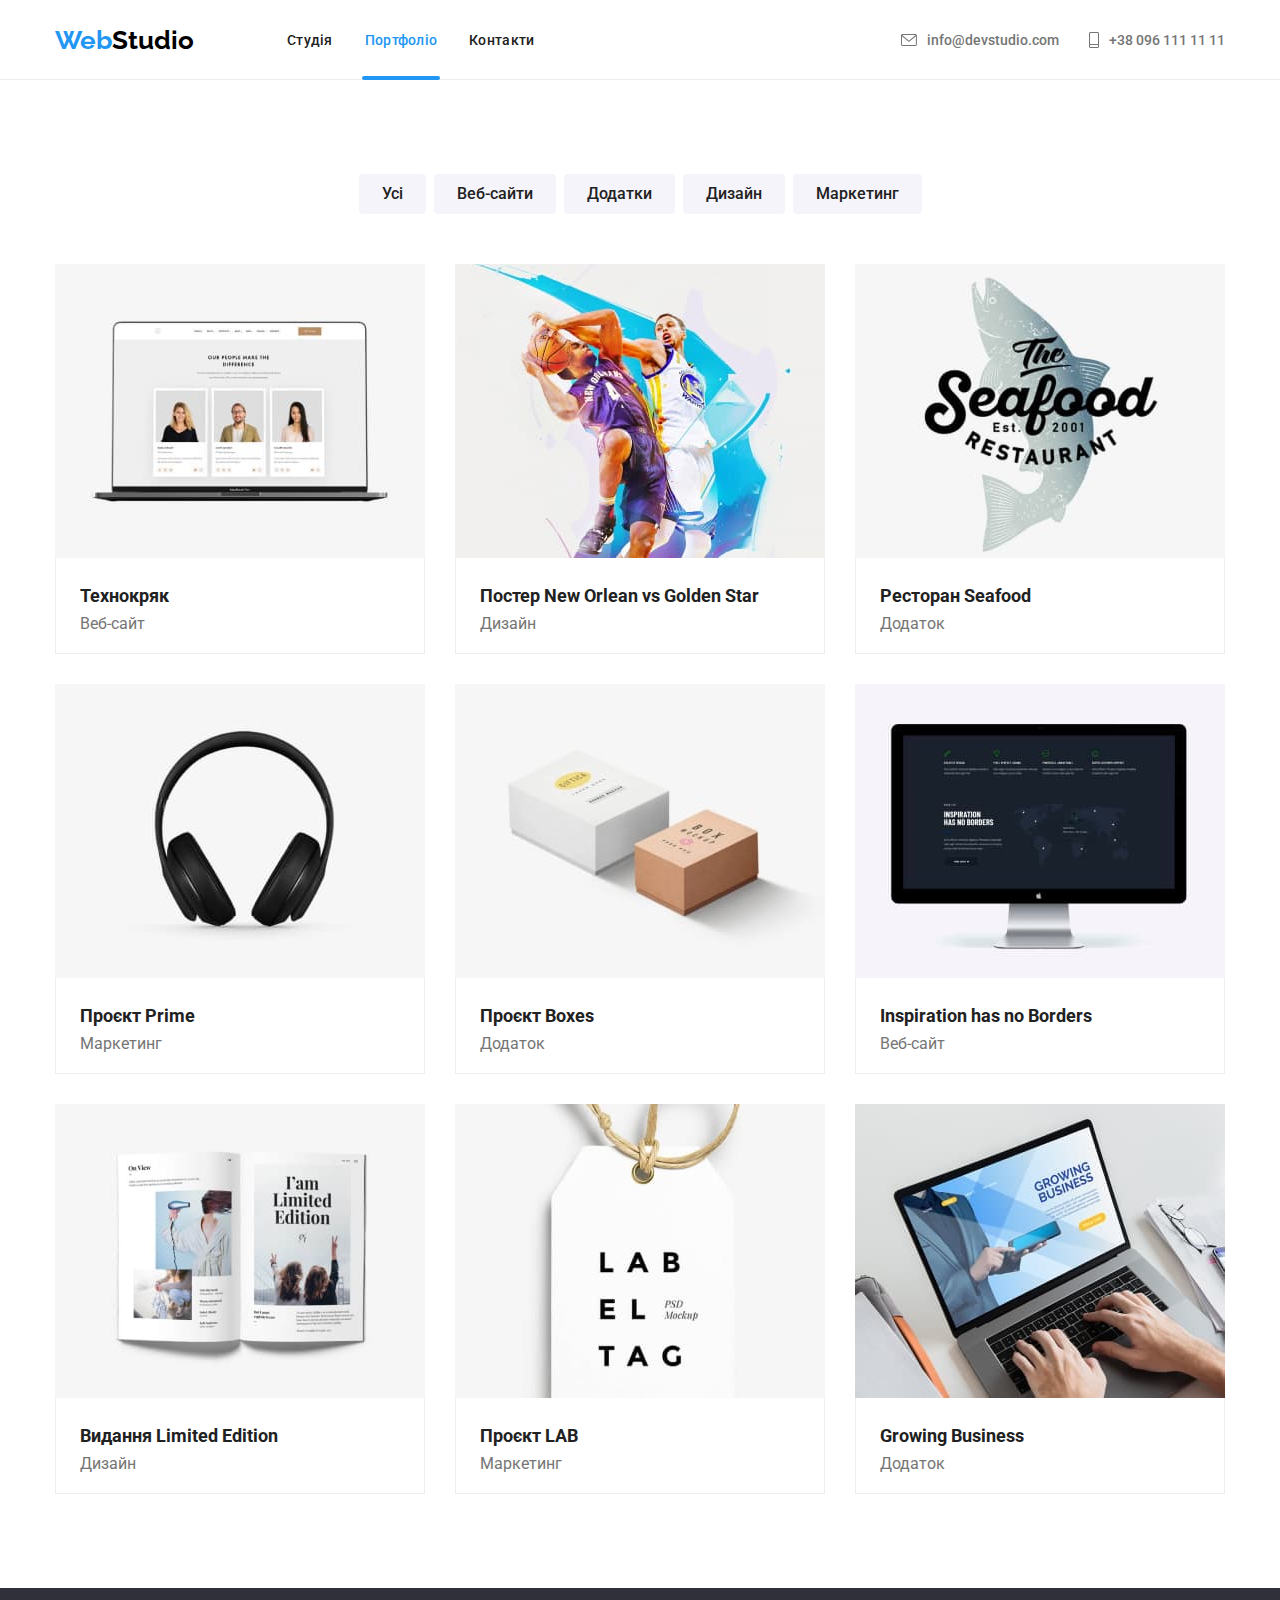
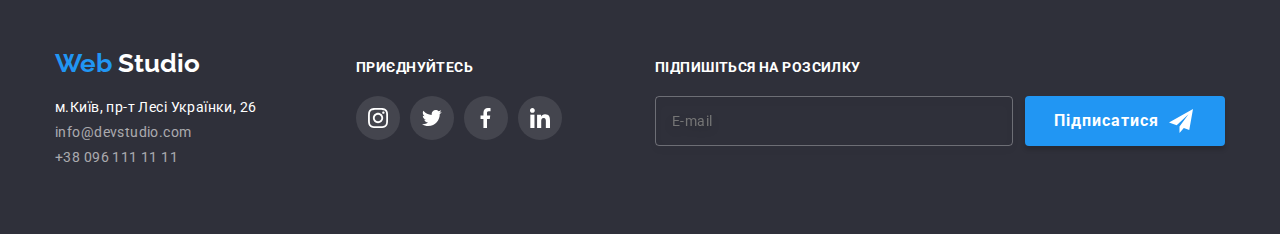
==== portfolio.html @ b136bbb6 "Copy HW7" ====
<!doctype html>
<html lang="uk">

<!----------------------- Шапка сайта ----------------------->

<head>
  <meta charset="UTF-8">
  <meta http-equiv="X-UA-Compatible" content="IE=edge">
  <meta name="viewport" content="width=device-width, initial-scale=1.0">
  <title>Web Studio</title>
  <link rel="preconnect" href="https://fonts.googleapis.com">
  <link rel="preconnect" href="https://fonts.gstatic.com" crossorigin>
  <link href="https://fonts.googleapis.com/css2?family=Raleway:wght@700&family=Roboto:wght@400;500;700;900&display=swap"
    rel="stylesheet">
  <link rel="stylesheet"
    href="https://cdnjs.cloudflare.com/ajax/libs/modern-normalize/1.0.0/modern-normalize.min.css" />
  <link rel="stylesheet" href="./css/main.min.css">
</head>

<body class="body">

  <!----------------------- Header ----------------------->
  <header class="header">
    <div class="header__container">
      <nav class="header__nav"> <a href="index.html" class="logo"><span class="logo--blue">Web</span>Studio</a>
        <ul class="header__list">
          <li class="header__item">
            <a class="link " href="index.html">Студія</a>
          </li>
          <li class="header__item">
            <div class="header__thumb">
              <a class="link current" href="portfolio.html">Портфоліо</a>
              <div class="line__portfolio">
              </div>
            </div>
          </li>
          <li class="header__item"><a class="link" href="">Контакти</a></li>
        </ul>

      </nav>
      <ul class="contacts">
        <li class="contacts__item">
          <a class="contacts__link" href="mailto:info@devstudio.com">
            <svg width='16' height='12' class="link-svg">
              <use href="./images/icons.svg#icon-envelope"></use>
            </svg>info@devstudio.com</a>
        </li>

        <li class="contacts__item">
          <a class="contacts__link" href="tel:+380961111111">
            <svg width="10" height='16' class="link-svg">
              <use href="./images/icons.svg#icon-telephonelogo"></use>
            </svg>+38 096 111 11 11</a>
        </li>
      </ul>
    </div>
  </header>

  <!----------------------- Main  ----------------------->
  <main>
    <section>
      <div class="filters__container">
        <h1 hidden>Наші роботи</h1>

        <!----------------------- Фільтр робіт ----------------------->
        <ul class="filters ">
          <li class="filters__item"><button type="button" class="filters__button">Усі</button></li>
          <li class="filters__item"><button type="button" class="filters__button">Веб-сайти</button></li>
          <li class="filters__item"><button type="button" class="filters__button">Додатки</button></li>
          <li class="filters__item"><button type="button" class="filters__button">Дизайн</button></li>
          <li class="filters__item"><button type="button" class="filters__button">Маркетинг</button></li>
        </ul>
      </div>

      <!----------------------- Приклади робіт ----------------------->
      <div class="projects__section">
        <ul class="projects__list">
          <li class="projects__item">
            <a href="#" class="projects__link">
              <div class="projects__thumb">
                <img src="images/imgtechnokrak.jpg" alt="Ноутбук з фотографіями на екрані">
                <div class="projects__text">
                  <p>Ресурс пропонує комплексні пропозиції з різним рівнем функціоналу та сервісів. Все це дозволить
                    відвідувачу отримати вичерпні відомості про компанію чи приватну особу.</p>
                </div>
              </div>

              <div class="projects__box">
                <h2 class="title">Технокряк</h2>
                <p class="text">Веб-сайт</p>
              </div>
            </a>
          </li>

          <li class="projects__item">
            <a class="projects__link" href="#">
              <div class="projects__thumb">
                <img src="images/imgposter.jpg" alt="баскетболісти грають за м'яч">
                <div class="projects__text">
                  <p>Ресурс пропонує комплексні пропозиції з різним рівнем функціоналу та сервісів. Все це дозволить
                    відвідувачу отримати вичерпні відомості про компанію чи приватну особу.</p>
                </div>

              </div>
              <div class="projects__box">
                <h2 class="title">Постер New Orlean vs Golden Star</h2>
                <p class="text">Дизайн</p>
              </div>
            </a>
          </li>

          <li class="projects__item">
            <a class="projects__link" href="#">
              <div class="projects__thumb">
                <img src="images/imgseafood.jpg" alt="">
                <div class="projects__text">
                  <p>Ресурс пропонує комплексні пропозиції з різним рівнем функціоналу та сервісів. Все це дозволить
                    відвідувачу отримати вичерпні відомості про компанію чи приватну особу.</p>
                </div>

              </div>
              <div class="projects__box">
                <h2 class="title">Ресторан Seafood</h2>
                <p class="text">Додаток</p>
              </div>
            </a>
          </li>

          <li class="projects__item">
            <a class="projects__link" href="#">
              <div class="projects__thumb">
                <img src="images/imgphones.jpg" alt="">
                <div class="projects__text">
                  <p>Ресурс пропонує комплексні пропозиції з різним рівнем функціоналу та сервісів. Все це дозволить
                    відвідувачу отримати вичерпні відомості про компанію чи приватну особу.</p>
                </div>

              </div>
              <div class="projects__box">
                <h2 class="title">Проєкт Prime</h2>
                <p class="text">Маркетинг</p>
              </div>
            </a>
          </li>

          <li class="projects__item">
            <a class="projects__link" href="#">
              <div class="projects__thumb">
                <img src="images/imgboxs.jpg" alt="">
                <div class="projects__text">
                  <p>Ресурс пропонує комплексні пропозиції з різним рівнем функціоналу та сервісів. Все це дозволить
                    відвідувачу отримати вичерпні відомості про компанію чи приватну особу.</p>
                </div>

              </div>
              <div class="projects__box">
                <h2 class="title">Проєкт Boxes</h2>
                <p class="text">Додаток</p>
              </div>
            </a>
          </li>

          <li class="projects__item">
            <a class="projects__link" href="#">
              <div class="projects__thumb">
                <img src="images/imgmonitor.jpg" alt="">
                <div class="projects__text">
                  <p>Ресурс пропонує комплексні пропозиції з різним рівнем функціоналу та сервісів. Все це дозволить
                    відвідувачу отримати вичерпні відомості про компанію чи приватну особу.</p>
                </div>

              </div>
              <div class="projects__box">
                <h2 class="title">Inspiration has no Borders</h2>
                <p class="text">Веб-сайт</p>
              </div>
            </a>
          </li>

          <li class="projects__item">
            <a class="projects__link" href="#">
              <div class="projects__thumb">
                <img src="images/imgbook.jpg" alt="">
                <div class="projects__text">
                  <p>Ресурс пропонує комплексні пропозиції з різним рівнем функціоналу та сервісів. Все це дозволить
                    відвідувачу отримати вичерпні відомості про компанію чи приватну особу.</p>
                </div>

              </div>
              <div class="projects__box">
                <h2 class="title">Видання Limited Edition</h2>
                <p class="text">Дизайн</p>
              </div>
            </a>
          </li>

          <li class="projects__item">
            <a class="projects__link" href="#">
              <div class="projects__thumb">
                <img src="images/imglab.jpg" alt="">
                <div class="projects__text">
                  <p>Ресурс пропонує комплексні пропозиції з різним рівнем функціоналу та сервісів. Все це дозволить
                    відвідувачу отримати вичерпні відомості про компанію чи приватну особу.</p>
                </div>

              </div>
              <div class="projects__box">
                <h2 class="title">Проєкт LAB</h2>
                <p class="text">Маркетинг</p>
              </div>
            </a>
          </li>

          <li class="projects__item">
            <a class="projects__link" href="#">
              <div class="projects__thumb">
                <img src="images/imgbusiness.jpg" alt="">
                <div class="projects__text">
                  <p>Ресурс пропонує комплексні пропозиції з різним рівнем функціоналу та сервісів. Все це дозволить
                    відвідувачу отримати вичерпні відомості про компанію чи приватну особу.</p>
                </div>

              </div>
              <div class="projects__box">
                <h2 class="title">Growing Business</h2>
                <p class="text">Додаток</p>
              </div>
            </a>
          </li>

        </ul>
      </div>
    </section>
  </main>

  <!----------------------- Футер ----------------------->
  <footer class="footer">
    <div class="container footer--container">
      <div><a href="index.html" class="footer__logo">
          <span class="footer__logo-blue">Web</span>
          <span class="footer__logo-white">Studio</span></a>
        <address>
          <div>
            <ul class="footer__nav">
              <li>
                <a class="address link" href="https://goo.gl/maps/ewdzD51WunYtRSSt5" target="_blank"
                  rel="noopener noreferrer">м.Київ, пр-т Лесі Українки, 26</a>
              </li>
              <li>
                <a class="contact link" href="mailto:info@devstudio.com">info@devstudio.com</a>
              </li>
              <li>
                <a class="contact link last" href="tel:+380961111111">+38 096 111 11 11</a>
              </li>
            </ul>
          </div>
        </address>
      </div>
    <!----------------------------Лінки на соцмережі--------------------------------->
    <div class="">
      <h3 class="footer__title">Приєднуйтесь</h3>
      <div class="socials">
        <ul class="socials__list">
          <li class="socials__item ">
            <a href="#">
              <svg class="socials__button">
                <use href="./images/icons.svg#icon-instagram"></use>
              </svg>
            </a>
          </li>
          <li class="socials__item ">
            <a href="#">
              <svg class="socials__button">
                <use href="./images/icons.svg#icon-twitter"></use>
              </svg>
            </a>
          </li>
          <li class="socials__item ">
            <a href="#">
              <svg class="socials__button">
                <use href="./images/icons.svg#icon-facebook"></use>
              </svg>
            </a>
          </li>
          <li class="socials__item ">
            <a href="#">
              <svg class="socials__button">
                <use href="./images/icons.svg#icon-linkedin"></use>
              </svg>
            </a>
          </li>
        </ul>
      </div>
    </div>

      <!----------------------------Форма email підписки---------------------------------->
      <div class="footer__mail">
        <h3 class="footer__title">Підпишіться на розсилку</h3>
        <div class="footer__field">
          <label for="mail"></label>
          <input type="email" name="mail" id="mail" placeholder="E-mail" />
          <button type="submit" class='footer__subscribtion'>Підписатися<svg class="footer__send">
              <use href="./images/icons.svg#icon-send"></use>
            </svg></button>
        </div>
      </div>
    </div>
  </footer>

</body>

</html>
---- css/main.min.css ----
a{text-decoration:none;cursor:pointer}h1,h2,h3,h4,h5,h6,p,ul,ol{margin-top:0;margin-bottom:0;margin-left:0;margin-right:0;list-style:none;padding-left:0}li{line-height:initial}address{font-style:normal}img{display:block;margin:0}.visually-hidden{position:absolute;width:1px;height:1px;margin:-1px;border:0;padding:0;white-space:nowrap;clip-path:inset(100%);clip:rect(0 0 0 0);overflow:hidden}html{box-sizing:border-box}*,*::after,*::before{box-sizing:inherit}*:focus{border:1px solid var(--focus-color)}.section{padding-top:94px;padding-bottom:94px}.section__title{margin-top:0;margin-bottom:50px;color:var(--title-text-color);font-weight:700;font-size:36px;line-height:1.17;text-align:center}.container{margin-left:auto;margin-right:auto;width:1200px;padding-left:15px;padding-right:15px}.container.section{padding-top:0px}/*! modern-normalize v1.0.0 | MIT License | https://github.com/sindresorhus/modern-normalize */*,::after,::before{box-sizing:border-box}:root{-moz-tab-size:4;tab-size:4}html{line-height:1.15;-webkit-text-size-adjust:100%}body{margin:0}body{font-family:system-ui,-apple-system,"Segoe UI",Roboto,Helvetica,Arial,sans-serif,"Apple Color Emoji","Segoe UI Emoji"}hr{height:0;color:inherit}abbr[title]{text-decoration:underline dotted}b,strong{font-weight:bolder}code,kbd,pre,samp{font-family:ui-monospace,SFMono-Regular,Consolas,"Liberation Mono",Menlo,monospace;font-size:1em}small{font-size:80%}sub,sup{font-size:75%;line-height:0;position:relative;vertical-align:baseline}sub{bottom:-0.25em}sup{top:-0.5em}table{text-indent:0;border-color:inherit}button,input,optgroup,select,textarea{font-family:inherit;font-size:100%;line-height:1.15;margin:0}button,select{text-transform:none}[type=button],[type=reset],[type=submit],button{-webkit-appearance:button}::-moz-focus-inner{border-style:none;padding:0}:-moz-focusring{outline:1px dotted ButtonText}:-moz-ui-invalid{box-shadow:none}legend{padding:0}progress{vertical-align:baseline}::-webkit-inner-spin-button,::-webkit-outer-spin-button{height:auto}[type=search]{-webkit-appearance:textfield;outline-offset:-2px}::-webkit-search-decoration{-webkit-appearance:none}::-webkit-file-upload-button{-webkit-appearance:button;font:inherit}summary{display:list-item}:root{--primary-text-color: #757575;--title-text-color: #212121;--accent-color: #2196F3;--hover-color: #2196F3;--focus-color: #2196F3;--link-color: #212121;--primary-bttn-color: #2196F3}.body{background:#fff;color:var(--primary-text-color);font-family:"Roboto",sans-serif;font-style:normal;font-weight:400}.header{height:80px;border-bottom:1px solid #ececec}.header__container{margin-left:auto;margin-right:auto;width:1200px;padding-left:15px;padding-right:15px;display:flex;align-items:center;justify-content:space-between}.header__nav{display:flex;align-items:center}.header__list{display:flex;align-items:center;font-weight:500;font-size:14px;line-height:1.14;margin-left:93px}.header__list .link{color:var(--link-color);position:static;transition-duration:250ms;transition-timing-function:cubic-bezier(0.4, 0, 0.2, 1)}.header__list .link:hover{color:var(--hover-color)}.header__list .link:focus{color:var(--focus-color)}.header__list .link.current{color:var(--accent-color)}.header__item{padding-top:32px;padding-bottom:32px;margin-right:32px;letter-spacing:.02em}.header__item:last-child{margin-right:0px}.header__thumb{position:relative}.contacts{display:flex;font-weight:500;font-size:14px;line-height:1.14;margin-left:auto;gap:30px}.contacts__link{display:flex;color:var(--primary-text-color);fill:var(--primary-text-color);align-items:center;transition-duration:250ms;transition-timing-function:cubic-bezier(0.4, 0, 0.2, 1)}.contacts__link:hover{color:var(--hover-color);fill:var(--hover-color)}.contacts__link:focus{color:var(--focus-color);fill:var(--hover-color)}.contacts__item{display:flex;padding-top:32px;padding-bottom:32px;align-items:center}.line__studio{position:absolute;width:48px;height:4px;left:-2px;top:44px;background:#2196f3;border-radius:2px}.line__portfolio{position:absolute;width:78px;height:4px;top:44px;left:-3px;background:#2196f3;border-radius:2px}.link-svg{margin-right:10px}.hero__section{background-color:#2f303a;text-align:center;padding-top:200px;padding-bottom:200px;max-width:1600px;max-height:600px;margin-left:auto;margin-right:auto;background-image:linear-gradient(to right, rgba(47, 48, 58, 0.4), rgba(47, 48, 58, 0.4)),url(../images/imgherooverlay.jpg);background-repeat:no-repeat;background-size:cover;background-position:center;background-color:#c4c4c4}.hero__container{margin-left:auto;margin-right:auto;width:1200px;padding-left:15px;padding-right:15px}.hero__title{display:inline-block;width:696px;padding-bottom:30px;font-weight:900;font-size:44px;line-height:1.36;text-transform:uppercase;color:#fff}.button__design{box-shadow:0px 4px 4px rgba(0,0,0,.15);background-color:#2196f3;padding:10px 32px;min-width:152px;color:#fff;font-weight:700;font-size:16px;line-height:1.88}.features__container{display:flex;margin-left:auto;margin-right:auto;width:1200px;padding-left:15px;padding-right:15px}.features__section{padding-top:94px;padding-bottom:94px}.features__section__title{margin-top:0;margin-bottom:50px;color:var(--title-text-color);font-weight:700;font-size:36px;line-height:1.17;text-align:center}.features__item{margin-right:30px}.features__item:last-child{margin-right:0}.features__thumb{display:flex;width:270px;height:120px;align-items:center;background-color:#f5f4fa;border-radius:4px}.features .title{padding-top:30px;padding-bottom:10px;font-weight:700;font-size:14px;line-height:1.14;text-transform:uppercase;color:var(--title-text-color)}.features .text{font-size:14px;line-height:1.71}.team__container{margin-left:auto;margin-right:auto;width:1200px;padding-left:15px;padding-right:15px;margin-bottom:30px}.team__container .title{margin-bottom:10px;font-weight:500;font-size:16px;line-height:1.19;text-align:center;color:var(--title-text-color)}.team__container .text{font-size:16px;line-height:1.19;text-align:center;color:var(--primary-text-color)}.team__section{background-color:#f5f4fa;padding-top:94px;padding-bottom:94px}.team__section__title{margin-top:0;margin-bottom:50px;color:var(--title-text-color);font-weight:700;font-size:36px;line-height:1.17;text-align:center}.team__item{width:270px;padding-top:30px;padding-bottom:16px}.team__list{display:flex;gap:30px}.team__list>.team__hero{background-color:#fff;box-shadow:0px 1px 3px rgba(0,0,0,.12),0px 1px 1px rgba(0,0,0,.14),0px 2px 1px rgba(0,0,0,.2);border-radius:0px 0px 4px 4px}.team__actions{display:block;padding:0;margin:0;list-style:0}.button{display:flex;padding:0;border:none;gap:10px;margin-bottom:30px;justify-content:center;background-size:20px 20px}.button__icon{display:inline-block;padding:12px;width:44px;height:44px;fill:#afb1b8;background-color:#fff;align-items:center;text-align:center;border-radius:50%;transition-duration:250ms;transition-timing-function:cubic-bezier(0.4, 0, 0.2, 1)}.button__icon:hover{fill:#fff;background-color:#2196f3;cursor:pointer}.button__logo{width:20px;height:20px}.clients__section{padding-top:94px;padding-bottom:94px}.clients__section__title{margin-top:0;margin-bottom:50px;color:var(--title-text-color);font-weight:700;font-size:36px;line-height:1.17;text-align:center}.clients__container{margin-left:auto;margin-right:auto;width:1200px;padding-left:15px;padding-right:15px}.clients__block{display:block;padding:0;margin:0;list-style:0}.clients__list{display:flex;padding:0;border:none;gap:30px;justify-content:flex-end}.clients__thumb{display:flex;content:"";width:170px;height:92px;align-items:center;background:rgba(0,0,0,0);justify-content:center;border:1px solid #afb1b8;border-radius:4px;cursor:pointer;transition-duration:250ms;transition-timing-function:cubic-bezier(0.4, 0, 0.2, 1)}.clients__thumb:hover .clients__icon{fill:#2196f3}.clients__thumb:hover{border:1px solid #2196f3;fill:#2196f3}.clients__icon{fill:#afb1b8;background:rgba(0,0,0,0);width:106px;height:60px;transition-duration:250ms;transition-timing-function:cubic-bezier(0.4, 0, 0.2, 1)}.modal{width:100%;height:100%;position:fixed;top:0;background-color:rgba(65,56,56,.5215686275);animation-fill-mode:none;opacity:1;transition-duration:250ms;transition-timing-function:cubic-bezier(0.4, 0, 0.2, 1)}.modal__container{width:528px;min-height:581px;padding:40px;background-color:#fff;box-shadow:0px 1px 3px rgba(0,0,0,.12),0px 1px 1px rgba(0,0,0,.14),0px 2px 1px rgba(0,0,0,.2);border-radius:4px;position:absolute;top:50%;left:50%;transform:translate(-50%, -50%);display:block}.modal__title{margin-bottom:30px;font-weight:700;font-size:20px;line-height:23px;text-align:center;letter-spacing:.03em;color:#212121}.modal__form{position:relative;display:flex;flex-direction:column;text-align:left;align-items:center;font-weight:400;font-size:12px;line-height:1.17;letter-spacing:.01em;color:#757575;transition-duration:250ms;transition-timing-function:cubic-bezier(0.4, 0, 0.2, 1)}.modal__close{position:absolute;width:30px;height:30px;background-color:rgba(0,0,0,0);border-radius:50%;right:8px;top:8px;border:1px solid rgba(0,0,0,.1);transition-duration:250ms;transition-timing-function:cubic-bezier(0.4, 0, 0.2, 1)}.modal__close:hover .close__logo{fill:#2196f3;cursor:pointer}.close__logo{width:11px;height:11px;border-color:#757575;fill:#000}.is-hidden{opacity:0;pointer-events:0;visibility:hidden;transform:scaleY(1);transition-duration:250ms;transition-timing-function:cubic-bezier(0.4, 0, 0.2, 1)}.form__field textarea{padding-top:12px;padding-left:18px;border-radius:4px;resize:none}.form__field textarea::placeholder{font-weight:400;font-size:12px;line-height:1.17;letter-spacing:.01em;color:rgba(117,117,117,.5)}.form__field{display:flex;flex-direction:column;margin-bottom:20px;width:448px;text-align:left;transition-duration:250ms;transition-timing-function:cubic-bezier(0.4, 0, 0.2, 1)}.form__field input{width:448px;height:40px;border:1px solid rgba(33,33,33,.2);border-radius:4px;padding-left:42px}.form__field:hover input{border:1px solid var(--hover-color);cursor:pointer}.form__field:focus input{border:1px solid var(--hover-color)}.form__field:focus-within{fill:var(--focus-color)}.form__field textarea{border:1px solid rgba(33,33,33,.2)}.form__field:hover textarea{border:1px solid var(--hover-color);cursor:pointer}.form__field:hover{fill:#188ce8}.form__label{margin-bottom:4px}.form__input:active{fill:var(--focus-color);border:1px solid var(--focus-color)}.form__input:focus{outline:none !important;border-color:var(--focus-color)}.form__area{height:120px}.form__area:focus{outline:none !important;border-color:var(--focus-color)}.link__legal{color:#2196f3;line-height:1;border-bottom:1px solid #2196f3}.name__logo{width:12px;height:12px}.modal__logo{position:absolute;left:15px;top:30px}.telephone__logo{width:13px;height:13px}.modal__telephone{position:absolute;left:15px;top:110px}.mail__logo{width:15px;height:12px}.modal__mail{position:absolute;left:15px;top:188px}.checkbox{display:flex;width:1px;height:1px;margin:-1px;border:0;padding:0;white-space:nowrap;clip-path:inset(100%);clip:rect(0 0 0 0);overflow:hidden}.checkbox__form{position:relative;display:flex;align-items:center}.checkbox__policy{padding-left:7px;display:flex;width:400px;font-weight:400;font-size:14px;line-height:1.71;letter-spacing:.03em;color:#757575;justify-content:space-between;align-items:center;transition-duration:250ms;transition-timing-function:cubic-bezier(0.4, 0, 0.2, 1)}.checkbox__logo{position:absolute;width:16px;height:15px;fill:#212121;left:-13px;align-items:center;border-radius:2px}.checkbox:checked+.checkbox__logo{fill:#2196f3;background:#2196f3}.approve__logo{position:absolute;width:11px;height:8px;fill:#fff;left:-10px;align-items:center}.checkbox:checked+.approve__logo{fill:#2196f3}.modal__button{width:200px;height:50px;font-weight:700;font-size:16px;line-height:1.9;align-items:center;text-align:center;letter-spacing:.06em;color:#fff;background:#188ce8;box-shadow:0px 4px 4px rgba(0,0,0,.15);border-radius:4px;margin-left:124px;margin-top:30px}.footer{padding-top:60px;background-color:#2f303a}.footer--container{display:flex}.footer__nav{width:231px;display:inline-block;padding-bottom:60px;margin-right:70px;font-style:normal;font-weight:400;font-size:14px;line-height:1.71;letter-spacing:.03em;transition-duration:250ms;transition-timing-function:cubic-bezier(0.4, 0, 0.2, 1)}.footer__nav .address{display:inline-block;margin-bottom:9px;color:#fff}.footer__nav .contact{display:inline-block;margin-bottom:9px;color:rgba(255,255,255,.6)}.footer__nav .link:hover,.footer__nav link:focus{color:var(--focus-color)}.footer__title{font-weight:700;font-size:14px;line-height:1.14;padding-top:12px;padding-bottom:20px;letter-spacing:.03em;text-transform:uppercase;color:#fff}.socials{display:block;padding:0;margin:0;list-style:0}.socials__list{display:flex;padding:0;border:none;gap:10px;justify-content:center;background-size:20px 20px}.socials__item{display:inline-block;padding:12px;width:44px;height:44px;fill:#fff;background-color:rgba(255,255,255,.1);align-items:center;text-align:center;border-radius:50%;transition-duration:250ms;transition-timing-function:cubic-bezier(0.4, 0, 0.2, 1)}.socials__item:hover{fill:#fff;background-color:#2196f3;cursor:pointer}.socials__button{width:20px;height:20px}.projects__section{padding-top:94px;padding-bottom:94px;margin-left:auto;margin-right:auto;width:1200px;padding-left:15px;padding-right:15px;padding-top:0px}.projects__section__title{margin-top:0;margin-bottom:50px;color:var(--title-text-color);font-weight:700;font-size:36px;line-height:1.17;text-align:center}.projects__list{display:flex;flex-wrap:wrap}.projects__list .title{color:var(--title-text-color);font-weight:700;font-size:18px;line-height:2}.projects__list .text{color:var(--primary-text-color)}.projects__item{width:370px;margin-right:30px;margin-bottom:30px}.projects__item:nth-child(3n){margin-right:0}.projects__item:nth-last-child(-n+3){margin-bottom:0}.projects__item>.title{display:block;align-items:center}.projects__item>.text{display:block;align-items:center}.projects__thumb{position:relative;width:370px;height:294px;overflow:hidden}.projects__link:hover{display:block;box-shadow:0px 1px 1px rgba(0,0,0,.12),0px 4px 4px rgba(0,0,0,.06),1px 4px 6px rgba(0,0,0,.16);transition-duration:250ms;transition-timing-function:cubic-bezier(0.4, 0, 0.2, 1)}.projects__box{padding:20px 24px;border:1px solid #eee;border-top:0}.projects__text{opacity:0;position:absolute;top:0;left:0;height:100%;padding:63px 24px;font-size:18px;line-height:1.56;letter-spacing:.03em;background-color:rgba(33,150,243,.9);color:#fff;transform:translateY(100%);transition-duration:250ms;transition-timing-function:cubic-bezier(0.4, 0, 0.2, 1)}.projects__item:hover .projects__text{transform:translateY(0);opacity:1}.examples__container{margin-left:auto;margin-right:auto;width:1200px;padding-left:15px;padding-right:15px}.examples__section{padding-top:94px;padding-bottom:94px;padding-top:0px}.examples__section__title{margin-top:0;margin-bottom:50px;color:var(--title-text-color);font-weight:700;font-size:36px;line-height:1.17;text-align:center}.examples__list{display:flex;gap:30px}.examples__thumb{position:relative}.examples__text{position:absolute;display:inline-block;width:370px;height:70px;padding:27px;bottom:0;color:#fff;font-style:Bold;font-size:14px;line-height:1.14;text-align:center;letter-spacing:.03em;text-transform:uppercase;background:rgba(47,48,58,.8)}button{cursor:pointer;border-radius:4px;border:1px solid rgba(0,0,0,0);margin-right:auto;margin-left:auto}.container{margin-left:auto;margin-right:auto;width:1200px;padding-left:15px;padding-right:15px}.container.section{padding-top:0px}.filters{padding-top:94px;padding-bottom:94px;display:flex;align-items:center;justify-content:center;gap:8px;margin-bottom:0px;padding-bottom:50px}.filters__title{margin-top:0;margin-bottom:50px;color:var(--title-text-color);font-weight:700;font-size:36px;line-height:1.17;text-align:center}.filters__button{display:inline-block;color:#212121;background:#f5f4fa;padding:6px 22px;font-weight:500;font-size:16px;line-height:1.62;margin-right:auto;margin-left:auto;text-align:center;transition-duration:250ms;transition-timing-function:cubic-bezier(0.4, 0, 0.2, 1)}.filters__button:hover{color:#fff;background-color:var(--primary-bttn-color);box-shadow:0px 3px 1px rgba(0,0,0,.1),0px 1px 2px rgba(0,0,0,.08),0px 2px 2px rgba(0,0,0,.12)}.filters__button:focus{color:#fff;background-color:var(--primary-bttn-color);box-shadow:0px 3px 1px rgba(0,0,0,.1),0px 1px 2px rgba(0,0,0,.08),0px 2px 2px rgba(0,0,0,.12)}.filters__section{padding-top:94px;padding-bottom:94px}.filters__section__title{margin-top:0;margin-bottom:50px;color:var(--title-text-color);font-weight:700;font-size:36px;line-height:1.17;text-align:center}.filters__container{margin-left:auto;margin-right:auto;width:1200px;padding-left:15px;padding-right:15px}.filters__item{display:block}.filters__item:last-child{margin-right:0}.footer__logo{display:inline-block;color:#000;font-family:"Raleway";font-style:normal;font-weight:700;font-size:26px;line-height:1.19}.footer__logo-white{display:inline-block;margin-bottom:20px;color:#fff}.footer__logo-blue{display:inline-block;align-items:center;color:#2196f3}.logo{display:inline-block;color:#000;font-family:"Raleway";font-style:normal;font-weight:700;font-size:26px;line-height:1.19}.logo--blue{display:inline-block;align-items:center;color:#2196f3}.footer__mail{margin-left:93px}.footer__field{display:flex;background-color:rgba(0,0,0,0)}.footer__field input{width:358px;height:50px;font-weight:400;font-size:14px;line-height:1.25;align-items:center;letter-spacing:.03em;color:rgba(255,255,255,.6);padding:15px 0px 15px 16px;background-color:rgba(0,0,0,0);border:1px solid rgba(255,255,255,.3);filter:drop-shadow(0px 4px 4px rgba(0, 0, 0, 0.15));border-radius:4px}.footer__subscribtion{display:flex;width:200px;height:50px;padding:10px 10px 10px 28px;margin-left:12px;font-weight:700;font-size:16px;line-height:1.88;background-color:#2196f3;box-shadow:0px 4px 4px rgba(0,0,0,.15);border-radius:4px;text-align:left;align-items:center;letter-spacing:.06em;color:#fff}.footer__send{margin-left:10px;width:24px;height:24px;fill:#fff;background:rgba(0,0,0,0)}/*# sourceMappingURL=main.min.css.map */
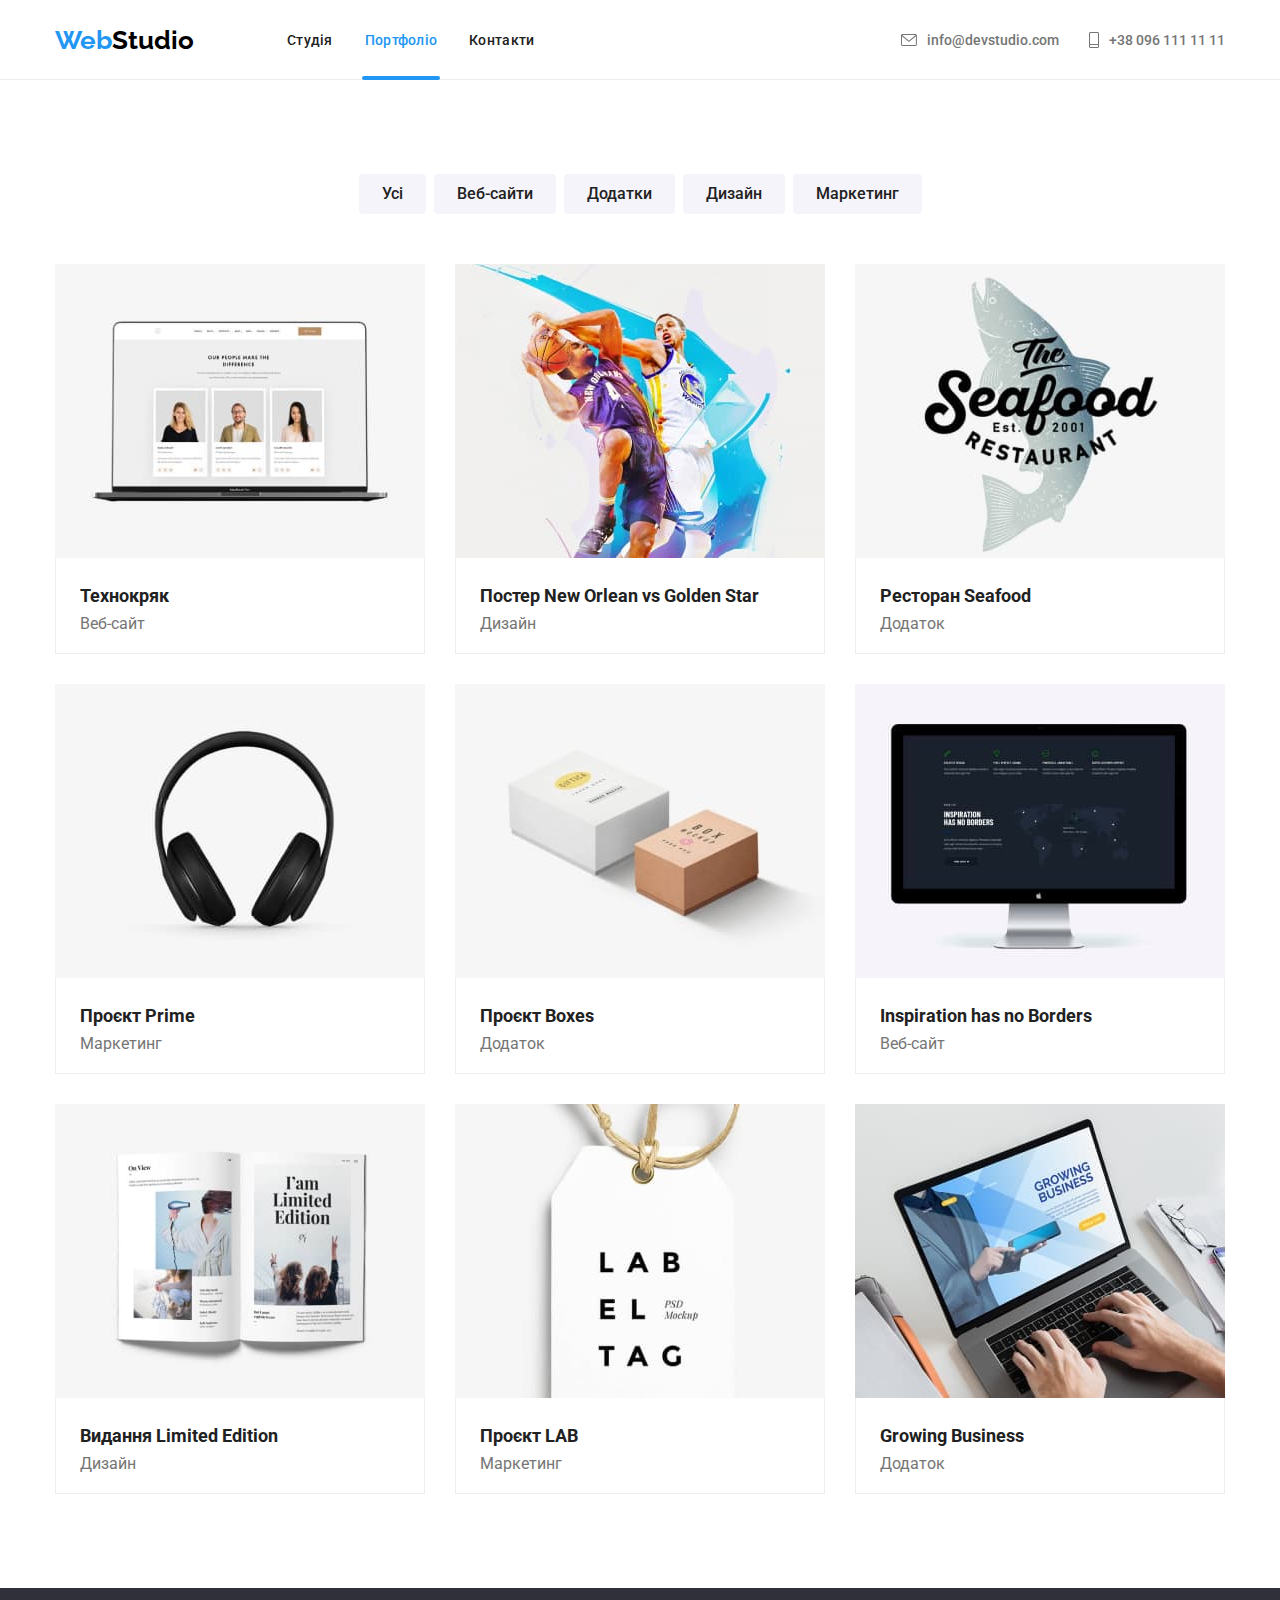
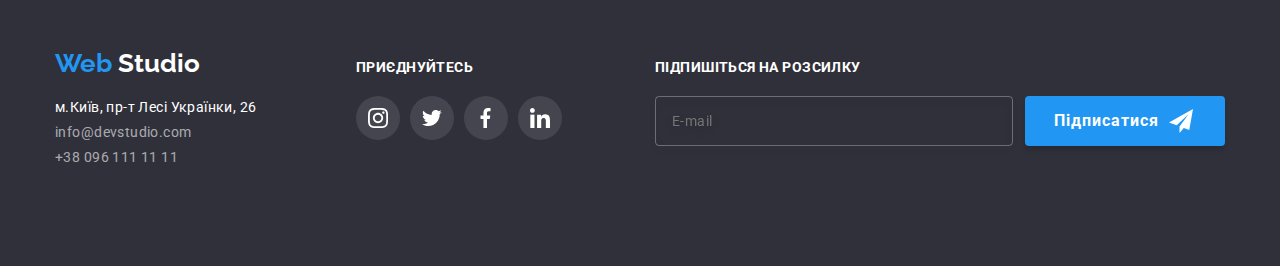
==== commit d3aea7f3: "Rewriting for mobile" ====
--- a/portfolio.html
+++ b/portfolio.html
@@ -236,7 +236,7 @@
   <!----------------------- Футер ----------------------->
   <footer class="footer">
     <div class="container footer--container">
-      <div><a href="index.html" class="footer__logo">
+      <div class="footer--address"><a href="index.html" class="footer__logo">
           <span class="footer__logo-blue">Web</span>
           <span class="footer__logo-white">Studio</span></a>
         <address>
@@ -256,44 +256,44 @@
           </div>
         </address>
       </div>
-    <!----------------------------Лінки на соцмережі--------------------------------->
-    <div class="">
-      <h3 class="footer__title">Приєднуйтесь</h3>
-      <div class="socials">
-        <ul class="socials__list">
-          <li class="socials__item ">
-            <a href="#">
-              <svg class="socials__button">
-                <use href="./images/icons.svg#icon-instagram"></use>
-              </svg>
-            </a>
-          </li>
-          <li class="socials__item ">
-            <a href="#">
-              <svg class="socials__button">
-                <use href="./images/icons.svg#icon-twitter"></use>
-              </svg>
-            </a>
-          </li>
-          <li class="socials__item ">
-            <a href="#">
-              <svg class="socials__button">
-                <use href="./images/icons.svg#icon-facebook"></use>
-              </svg>
-            </a>
-          </li>
-          <li class="socials__item ">
-            <a href="#">
-              <svg class="socials__button">
-                <use href="./images/icons.svg#icon-linkedin"></use>
-              </svg>
-            </a>
-          </li>
-        </ul>
-      </div>
-    </div>
-
-      <!----------------------------Форма email підписки---------------------------------->
+      <!----------------------------Лінки на соцмережі--------------------------------->
+      <div>
+        <h3 class="footer__title">Приєднуйтесь</h3>
+        <div class="socials">
+          <ul class="socials__list">
+            <li class="socials__item ">
+              <a href="#">
+                <svg class="socials__button">
+                  <use href="./images/icons.svg#icon-instagram"></use>
+                </svg>
+              </a>
+            </li>
+            <li class="socials__item ">
+              <a href="#">
+                <svg class="socials__button">
+                  <use href="./images/icons.svg#icon-twitter"></use>
+                </svg>
+              </a>
+            </li>
+            <li class="socials__item ">
+              <a href="#">
+                <svg class="socials__button">
+                  <use href="./images/icons.svg#icon-facebook"></use>
+                </svg>
+              </a>
+            </li>
+            <li class="socials__item ">
+              <a href="#">
+                <svg class="socials__button">
+                  <use href="./images/icons.svg#icon-linkedin"></use>
+                </svg>
+              </a>
+            </li>
+          </ul>
+        </div>
+      </div>
+
+      <!-- --------------------------Форма email підписки---------------------------------->
       <div class="footer__mail">
         <h3 class="footer__title">Підпишіться на розсилку</h3>
         <div class="footer__field">
--- a/css/main.min.css
+++ b/css/main.min.css
@@ -1 +1 @@
-a{text-decoration:none;cursor:pointer}h1,h2,h3,h4,h5,h6,p,ul,ol{margin-top:0;margin-bottom:0;margin-left:0;margin-right:0;list-style:none;padding-left:0}li{line-height:initial}address{font-style:normal}img{display:block;margin:0}.visually-hidden{position:absolute;width:1px;height:1px;margin:-1px;border:0;padding:0;white-space:nowrap;clip-path:inset(100%);clip:rect(0 0 0 0);overflow:hidden}html{box-sizing:border-box}*,*::after,*::before{box-sizing:inherit}*:focus{border:1px solid var(--focus-color)}.section{padding-top:94px;padding-bottom:94px}.section__title{margin-top:0;margin-bottom:50px;color:var(--title-text-color);font-weight:700;font-size:36px;line-height:1.17;text-align:center}.container{margin-left:auto;margin-right:auto;width:1200px;padding-left:15px;padding-right:15px}.container.section{padding-top:0px}/*! modern-normalize v1.0.0 | MIT License | https://github.com/sindresorhus/modern-normalize */*,::after,::before{box-sizing:border-box}:root{-moz-tab-size:4;tab-size:4}html{line-height:1.15;-webkit-text-size-adjust:100%}body{margin:0}body{font-family:system-ui,-apple-system,"Segoe UI",Roboto,Helvetica,Arial,sans-serif,"Apple Color Emoji","Segoe UI Emoji"}hr{height:0;color:inherit}abbr[title]{text-decoration:underline dotted}b,strong{font-weight:bolder}code,kbd,pre,samp{font-family:ui-monospace,SFMono-Regular,Consolas,"Liberation Mono",Menlo,monospace;font-size:1em}small{font-size:80%}sub,sup{font-size:75%;line-height:0;position:relative;vertical-align:baseline}sub{bottom:-0.25em}sup{top:-0.5em}table{text-indent:0;border-color:inherit}button,input,optgroup,select,textarea{font-family:inherit;font-size:100%;line-height:1.15;margin:0}button,select{text-transform:none}[type=button],[type=reset],[type=submit],button{-webkit-appearance:button}::-moz-focus-inner{border-style:none;padding:0}:-moz-focusring{outline:1px dotted ButtonText}:-moz-ui-invalid{box-shadow:none}legend{padding:0}progress{vertical-align:baseline}::-webkit-inner-spin-button,::-webkit-outer-spin-button{height:auto}[type=search]{-webkit-appearance:textfield;outline-offset:-2px}::-webkit-search-decoration{-webkit-appearance:none}::-webkit-file-upload-button{-webkit-appearance:button;font:inherit}summary{display:list-item}:root{--primary-text-color: #757575;--title-text-color: #212121;--accent-color: #2196F3;--hover-color: #2196F3;--focus-color: #2196F3;--link-color: #212121;--primary-bttn-color: #2196F3}.body{background:#fff;color:var(--primary-text-color);font-family:"Roboto",sans-serif;font-style:normal;font-weight:400}.header{height:80px;border-bottom:1px solid #ececec}.header__container{margin-left:auto;margin-right:auto;width:1200px;padding-left:15px;padding-right:15px;display:flex;align-items:center;justify-content:space-between}.header__nav{display:flex;align-items:center}.header__list{display:flex;align-items:center;font-weight:500;font-size:14px;line-height:1.14;margin-left:93px}.header__list .link{color:var(--link-color);position:static;transition-duration:250ms;transition-timing-function:cubic-bezier(0.4, 0, 0.2, 1)}.header__list .link:hover{color:var(--hover-color)}.header__list .link:focus{color:var(--focus-color)}.header__list .link.current{color:var(--accent-color)}.header__item{padding-top:32px;padding-bottom:32px;margin-right:32px;letter-spacing:.02em}.header__item:last-child{margin-right:0px}.header__thumb{position:relative}.contacts{display:flex;font-weight:500;font-size:14px;line-height:1.14;margin-left:auto;gap:30px}.contacts__link{display:flex;color:var(--primary-text-color);fill:var(--primary-text-color);align-items:center;transition-duration:250ms;transition-timing-function:cubic-bezier(0.4, 0, 0.2, 1)}.contacts__link:hover{color:var(--hover-color);fill:var(--hover-color)}.contacts__link:focus{color:var(--focus-color);fill:var(--hover-color)}.contacts__item{display:flex;padding-top:32px;padding-bottom:32px;align-items:center}.line__studio{position:absolute;width:48px;height:4px;left:-2px;top:44px;background:#2196f3;border-radius:2px}.line__portfolio{position:absolute;width:78px;height:4px;top:44px;left:-3px;background:#2196f3;border-radius:2px}.link-svg{margin-right:10px}.hero__section{background-color:#2f303a;text-align:center;padding-top:200px;padding-bottom:200px;max-width:1600px;max-height:600px;margin-left:auto;margin-right:auto;background-image:linear-gradient(to right, rgba(47, 48, 58, 0.4), rgba(47, 48, 58, 0.4)),url(../images/imgherooverlay.jpg);background-repeat:no-repeat;background-size:cover;background-position:center;background-color:#c4c4c4}.hero__container{margin-left:auto;margin-right:auto;width:1200px;padding-left:15px;padding-right:15px}.hero__title{display:inline-block;width:696px;padding-bottom:30px;font-weight:900;font-size:44px;line-height:1.36;text-transform:uppercase;color:#fff}.button__design{box-shadow:0px 4px 4px rgba(0,0,0,.15);background-color:#2196f3;padding:10px 32px;min-width:152px;color:#fff;font-weight:700;font-size:16px;line-height:1.88}.features__container{display:flex;margin-left:auto;margin-right:auto;width:1200px;padding-left:15px;padding-right:15px}.features__section{padding-top:94px;padding-bottom:94px}.features__section__title{margin-top:0;margin-bottom:50px;color:var(--title-text-color);font-weight:700;font-size:36px;line-height:1.17;text-align:center}.features__item{margin-right:30px}.features__item:last-child{margin-right:0}.features__thumb{display:flex;width:270px;height:120px;align-items:center;background-color:#f5f4fa;border-radius:4px}.features .title{padding-top:30px;padding-bottom:10px;font-weight:700;font-size:14px;line-height:1.14;text-transform:uppercase;color:var(--title-text-color)}.features .text{font-size:14px;line-height:1.71}.team__container{margin-left:auto;margin-right:auto;width:1200px;padding-left:15px;padding-right:15px;margin-bottom:30px}.team__container .title{margin-bottom:10px;font-weight:500;font-size:16px;line-height:1.19;text-align:center;color:var(--title-text-color)}.team__container .text{font-size:16px;line-height:1.19;text-align:center;color:var(--primary-text-color)}.team__section{background-color:#f5f4fa;padding-top:94px;padding-bottom:94px}.team__section__title{margin-top:0;margin-bottom:50px;color:var(--title-text-color);font-weight:700;font-size:36px;line-height:1.17;text-align:center}.team__item{width:270px;padding-top:30px;padding-bottom:16px}.team__list{display:flex;gap:30px}.team__list>.team__hero{background-color:#fff;box-shadow:0px 1px 3px rgba(0,0,0,.12),0px 1px 1px rgba(0,0,0,.14),0px 2px 1px rgba(0,0,0,.2);border-radius:0px 0px 4px 4px}.team__actions{display:block;padding:0;margin:0;list-style:0}.button{display:flex;padding:0;border:none;gap:10px;margin-bottom:30px;justify-content:center;background-size:20px 20px}.button__icon{display:inline-block;padding:12px;width:44px;height:44px;fill:#afb1b8;background-color:#fff;align-items:center;text-align:center;border-radius:50%;transition-duration:250ms;transition-timing-function:cubic-bezier(0.4, 0, 0.2, 1)}.button__icon:hover{fill:#fff;background-color:#2196f3;cursor:pointer}.button__logo{width:20px;height:20px}.clients__section{padding-top:94px;padding-bottom:94px}.clients__section__title{margin-top:0;margin-bottom:50px;color:var(--title-text-color);font-weight:700;font-size:36px;line-height:1.17;text-align:center}.clients__container{margin-left:auto;margin-right:auto;width:1200px;padding-left:15px;padding-right:15px}.clients__block{display:block;padding:0;margin:0;list-style:0}.clients__list{display:flex;padding:0;border:none;gap:30px;justify-content:flex-end}.clients__thumb{display:flex;content:"";width:170px;height:92px;align-items:center;background:rgba(0,0,0,0);justify-content:center;border:1px solid #afb1b8;border-radius:4px;cursor:pointer;transition-duration:250ms;transition-timing-function:cubic-bezier(0.4, 0, 0.2, 1)}.clients__thumb:hover .clients__icon{fill:#2196f3}.clients__thumb:hover{border:1px solid #2196f3;fill:#2196f3}.clients__icon{fill:#afb1b8;background:rgba(0,0,0,0);width:106px;height:60px;transition-duration:250ms;transition-timing-function:cubic-bezier(0.4, 0, 0.2, 1)}.modal{width:100%;height:100%;position:fixed;top:0;background-color:rgba(65,56,56,.5215686275);animation-fill-mode:none;opacity:1;transition-duration:250ms;transition-timing-function:cubic-bezier(0.4, 0, 0.2, 1)}.modal__container{width:528px;min-height:581px;padding:40px;background-color:#fff;box-shadow:0px 1px 3px rgba(0,0,0,.12),0px 1px 1px rgba(0,0,0,.14),0px 2px 1px rgba(0,0,0,.2);border-radius:4px;position:absolute;top:50%;left:50%;transform:translate(-50%, -50%);display:block}.modal__title{margin-bottom:30px;font-weight:700;font-size:20px;line-height:23px;text-align:center;letter-spacing:.03em;color:#212121}.modal__form{position:relative;display:flex;flex-direction:column;text-align:left;align-items:center;font-weight:400;font-size:12px;line-height:1.17;letter-spacing:.01em;color:#757575;transition-duration:250ms;transition-timing-function:cubic-bezier(0.4, 0, 0.2, 1)}.modal__close{position:absolute;width:30px;height:30px;background-color:rgba(0,0,0,0);border-radius:50%;right:8px;top:8px;border:1px solid rgba(0,0,0,.1);transition-duration:250ms;transition-timing-function:cubic-bezier(0.4, 0, 0.2, 1)}.modal__close:hover .close__logo{fill:#2196f3;cursor:pointer}.close__logo{width:11px;height:11px;border-color:#757575;fill:#000}.is-hidden{opacity:0;pointer-events:0;visibility:hidden;transform:scaleY(1);transition-duration:250ms;transition-timing-function:cubic-bezier(0.4, 0, 0.2, 1)}.form__field textarea{padding-top:12px;padding-left:18px;border-radius:4px;resize:none}.form__field textarea::placeholder{font-weight:400;font-size:12px;line-height:1.17;letter-spacing:.01em;color:rgba(117,117,117,.5)}.form__field{display:flex;flex-direction:column;margin-bottom:20px;width:448px;text-align:left;transition-duration:250ms;transition-timing-function:cubic-bezier(0.4, 0, 0.2, 1)}.form__field input{width:448px;height:40px;border:1px solid rgba(33,33,33,.2);border-radius:4px;padding-left:42px}.form__field:hover input{border:1px solid var(--hover-color);cursor:pointer}.form__field:focus input{border:1px solid var(--hover-color)}.form__field:focus-within{fill:var(--focus-color)}.form__field textarea{border:1px solid rgba(33,33,33,.2)}.form__field:hover textarea{border:1px solid var(--hover-color);cursor:pointer}.form__field:hover{fill:#188ce8}.form__label{margin-bottom:4px}.form__input:active{fill:var(--focus-color);border:1px solid var(--focus-color)}.form__input:focus{outline:none !important;border-color:var(--focus-color)}.form__area{height:120px}.form__area:focus{outline:none !important;border-color:var(--focus-color)}.link__legal{color:#2196f3;line-height:1;border-bottom:1px solid #2196f3}.name__logo{width:12px;height:12px}.modal__logo{position:absolute;left:15px;top:30px}.telephone__logo{width:13px;height:13px}.modal__telephone{position:absolute;left:15px;top:110px}.mail__logo{width:15px;height:12px}.modal__mail{position:absolute;left:15px;top:188px}.checkbox{display:flex;width:1px;height:1px;margin:-1px;border:0;padding:0;white-space:nowrap;clip-path:inset(100%);clip:rect(0 0 0 0);overflow:hidden}.checkbox__form{position:relative;display:flex;align-items:center}.checkbox__policy{padding-left:7px;display:flex;width:400px;font-weight:400;font-size:14px;line-height:1.71;letter-spacing:.03em;color:#757575;justify-content:space-between;align-items:center;transition-duration:250ms;transition-timing-function:cubic-bezier(0.4, 0, 0.2, 1)}.checkbox__logo{position:absolute;width:16px;height:15px;fill:#212121;left:-13px;align-items:center;border-radius:2px}.checkbox:checked+.checkbox__logo{fill:#2196f3;background:#2196f3}.approve__logo{position:absolute;width:11px;height:8px;fill:#fff;left:-10px;align-items:center}.checkbox:checked+.approve__logo{fill:#2196f3}.modal__button{width:200px;height:50px;font-weight:700;font-size:16px;line-height:1.9;align-items:center;text-align:center;letter-spacing:.06em;color:#fff;background:#188ce8;box-shadow:0px 4px 4px rgba(0,0,0,.15);border-radius:4px;margin-left:124px;margin-top:30px}.footer{padding-top:60px;background-color:#2f303a}.footer--container{display:flex}.footer__nav{width:231px;display:inline-block;padding-bottom:60px;margin-right:70px;font-style:normal;font-weight:400;font-size:14px;line-height:1.71;letter-spacing:.03em;transition-duration:250ms;transition-timing-function:cubic-bezier(0.4, 0, 0.2, 1)}.footer__nav .address{display:inline-block;margin-bottom:9px;color:#fff}.footer__nav .contact{display:inline-block;margin-bottom:9px;color:rgba(255,255,255,.6)}.footer__nav .link:hover,.footer__nav link:focus{color:var(--focus-color)}.footer__title{font-weight:700;font-size:14px;line-height:1.14;padding-top:12px;padding-bottom:20px;letter-spacing:.03em;text-transform:uppercase;color:#fff}.socials{display:block;padding:0;margin:0;list-style:0}.socials__list{display:flex;padding:0;border:none;gap:10px;justify-content:center;background-size:20px 20px}.socials__item{display:inline-block;padding:12px;width:44px;height:44px;fill:#fff;background-color:rgba(255,255,255,.1);align-items:center;text-align:center;border-radius:50%;transition-duration:250ms;transition-timing-function:cubic-bezier(0.4, 0, 0.2, 1)}.socials__item:hover{fill:#fff;background-color:#2196f3;cursor:pointer}.socials__button{width:20px;height:20px}.projects__section{padding-top:94px;padding-bottom:94px;margin-left:auto;margin-right:auto;width:1200px;padding-left:15px;padding-right:15px;padding-top:0px}.projects__section__title{margin-top:0;margin-bottom:50px;color:var(--title-text-color);font-weight:700;font-size:36px;line-height:1.17;text-align:center}.projects__list{display:flex;flex-wrap:wrap}.projects__list .title{color:var(--title-text-color);font-weight:700;font-size:18px;line-height:2}.projects__list .text{color:var(--primary-text-color)}.projects__item{width:370px;margin-right:30px;margin-bottom:30px}.projects__item:nth-child(3n){margin-right:0}.projects__item:nth-last-child(-n+3){margin-bottom:0}.projects__item>.title{display:block;align-items:center}.projects__item>.text{display:block;align-items:center}.projects__thumb{position:relative;width:370px;height:294px;overflow:hidden}.projects__link:hover{display:block;box-shadow:0px 1px 1px rgba(0,0,0,.12),0px 4px 4px rgba(0,0,0,.06),1px 4px 6px rgba(0,0,0,.16);transition-duration:250ms;transition-timing-function:cubic-bezier(0.4, 0, 0.2, 1)}.projects__box{padding:20px 24px;border:1px solid #eee;border-top:0}.projects__text{opacity:0;position:absolute;top:0;left:0;height:100%;padding:63px 24px;font-size:18px;line-height:1.56;letter-spacing:.03em;background-color:rgba(33,150,243,.9);color:#fff;transform:translateY(100%);transition-duration:250ms;transition-timing-function:cubic-bezier(0.4, 0, 0.2, 1)}.projects__item:hover .projects__text{transform:translateY(0);opacity:1}.examples__container{margin-left:auto;margin-right:auto;width:1200px;padding-left:15px;padding-right:15px}.examples__section{padding-top:94px;padding-bottom:94px;padding-top:0px}.examples__section__title{margin-top:0;margin-bottom:50px;color:var(--title-text-color);font-weight:700;font-size:36px;line-height:1.17;text-align:center}.examples__list{display:flex;gap:30px}.examples__thumb{position:relative}.examples__text{position:absolute;display:inline-block;width:370px;height:70px;padding:27px;bottom:0;color:#fff;font-style:Bold;font-size:14px;line-height:1.14;text-align:center;letter-spacing:.03em;text-transform:uppercase;background:rgba(47,48,58,.8)}button{cursor:pointer;border-radius:4px;border:1px solid rgba(0,0,0,0);margin-right:auto;margin-left:auto}.container{margin-left:auto;margin-right:auto;width:1200px;padding-left:15px;padding-right:15px}.container.section{padding-top:0px}.filters{padding-top:94px;padding-bottom:94px;display:flex;align-items:center;justify-content:center;gap:8px;margin-bottom:0px;padding-bottom:50px}.filters__title{margin-top:0;margin-bottom:50px;color:var(--title-text-color);font-weight:700;font-size:36px;line-height:1.17;text-align:center}.filters__button{display:inline-block;color:#212121;background:#f5f4fa;padding:6px 22px;font-weight:500;font-size:16px;line-height:1.62;margin-right:auto;margin-left:auto;text-align:center;transition-duration:250ms;transition-timing-function:cubic-bezier(0.4, 0, 0.2, 1)}.filters__button:hover{color:#fff;background-color:var(--primary-bttn-color);box-shadow:0px 3px 1px rgba(0,0,0,.1),0px 1px 2px rgba(0,0,0,.08),0px 2px 2px rgba(0,0,0,.12)}.filters__button:focus{color:#fff;background-color:var(--primary-bttn-color);box-shadow:0px 3px 1px rgba(0,0,0,.1),0px 1px 2px rgba(0,0,0,.08),0px 2px 2px rgba(0,0,0,.12)}.filters__section{padding-top:94px;padding-bottom:94px}.filters__section__title{margin-top:0;margin-bottom:50px;color:var(--title-text-color);font-weight:700;font-size:36px;line-height:1.17;text-align:center}.filters__container{margin-left:auto;margin-right:auto;width:1200px;padding-left:15px;padding-right:15px}.filters__item{display:block}.filters__item:last-child{margin-right:0}.footer__logo{display:inline-block;color:#000;font-family:"Raleway";font-style:normal;font-weight:700;font-size:26px;line-height:1.19}.footer__logo-white{display:inline-block;margin-bottom:20px;color:#fff}.footer__logo-blue{display:inline-block;align-items:center;color:#2196f3}.logo{display:inline-block;color:#000;font-family:"Raleway";font-style:normal;font-weight:700;font-size:26px;line-height:1.19}.logo--blue{display:inline-block;align-items:center;color:#2196f3}.footer__mail{margin-left:93px}.footer__field{display:flex;background-color:rgba(0,0,0,0)}.footer__field input{width:358px;height:50px;font-weight:400;font-size:14px;line-height:1.25;align-items:center;letter-spacing:.03em;color:rgba(255,255,255,.6);padding:15px 0px 15px 16px;background-color:rgba(0,0,0,0);border:1px solid rgba(255,255,255,.3);filter:drop-shadow(0px 4px 4px rgba(0, 0, 0, 0.15));border-radius:4px}.footer__subscribtion{display:flex;width:200px;height:50px;padding:10px 10px 10px 28px;margin-left:12px;font-weight:700;font-size:16px;line-height:1.88;background-color:#2196f3;box-shadow:0px 4px 4px rgba(0,0,0,.15);border-radius:4px;text-align:left;align-items:center;letter-spacing:.06em;color:#fff}.footer__send{margin-left:10px;width:24px;height:24px;fill:#fff;background:rgba(0,0,0,0)}/*# sourceMappingURL=main.min.css.map */+a{text-decoration:none;cursor:pointer}h1,h2,h3,h4,h5,h6,p,ul,ol{margin-top:0;margin-bottom:0;margin-left:0;margin-right:0;list-style:none;padding-left:0}li{line-height:initial}address{font-style:normal}img{display:block;margin:0;max-width:100%;height:auto}.visually-hidden{position:absolute;width:1px;height:1px;margin:-1px;border:0;padding:0;white-space:nowrap;clip-path:inset(100%);clip:rect(0 0 0 0);overflow:hidden}html{box-sizing:border-box}*,*::after,*::before{box-sizing:inherit}*:focus{border:1px solid var(--focus-color)}.section{padding-top:94px;padding-bottom:94px}.section__title{margin-top:0;margin-bottom:50px;color:var(--title-text-color);font-weight:700;font-size:36px;line-height:1.17;text-align:center}/*! modern-normalize v1.0.0 | MIT License | https://github.com/sindresorhus/modern-normalize */*,::after,::before{box-sizing:border-box}:root{-moz-tab-size:4;tab-size:4}html{line-height:1.15;-webkit-text-size-adjust:100%}body{margin:0}body{font-family:system-ui,-apple-system,"Segoe UI",Roboto,Helvetica,Arial,sans-serif,"Apple Color Emoji","Segoe UI Emoji"}hr{height:0;color:inherit}abbr[title]{text-decoration:underline dotted}b,strong{font-weight:bolder}code,kbd,pre,samp{font-family:ui-monospace,SFMono-Regular,Consolas,"Liberation Mono",Menlo,monospace;font-size:1em}small{font-size:80%}sub,sup{font-size:75%;line-height:0;position:relative;vertical-align:baseline}sub{bottom:-0.25em}sup{top:-0.5em}table{text-indent:0;border-color:inherit}button,input,optgroup,select,textarea{font-family:inherit;font-size:100%;line-height:1.15;margin:0}button,select{text-transform:none}[type=button],[type=reset],[type=submit],button{-webkit-appearance:button}::-moz-focus-inner{border-style:none;padding:0}:-moz-focusring{outline:1px dotted ButtonText}:-moz-ui-invalid{box-shadow:none}legend{padding:0}progress{vertical-align:baseline}::-webkit-inner-spin-button,::-webkit-outer-spin-button{height:auto}[type=search]{-webkit-appearance:textfield;outline-offset:-2px}::-webkit-search-decoration{-webkit-appearance:none}::-webkit-file-upload-button{-webkit-appearance:button;font:inherit}summary{display:list-item}:root{--primary-text-color: #757575;--title-text-color: #212121;--accent-color: #2196F3;--hover-color: #2196F3;--focus-color: #2196F3;--link-color: #212121;--primary-bttn-color: #2196F3}.body{background:#fff;color:var(--primary-text-color);font-family:"Roboto",sans-serif;font-style:normal;font-weight:400}.header{height:80px;border-bottom:1px solid #ececec}.header__container{margin:0 auto;width:100%;padding-left:15px;padding-right:15px;display:flex;align-items:center;justify-content:space-between}@media screen and (min-width: 480px){.header__container{width:480px;height:auto}}@media screen and (min-width: 768px){.header__container{width:768px;height:auto}}@media screen and (min-width: 1200px){.header__container{width:1200px;height:auto}}.header__nav{display:flex;align-items:center}.header__list{display:flex;align-items:center;font-weight:500;font-size:14px;line-height:1.14;margin-left:93px}.header__list .link{color:var(--link-color);position:static;transition-duration:250ms;transition-timing-function:cubic-bezier(0.4, 0, 0.2, 1)}.header__list .link:hover{color:var(--hover-color)}.header__list .link:focus{color:var(--focus-color)}.header__list .link.current{color:var(--accent-color)}.header__item{padding-top:32px;padding-bottom:32px;margin-right:32px;letter-spacing:.02em}.header__item:last-child{margin-right:0px}.header__thumb{position:relative}.contacts{display:flex;font-weight:500;font-size:14px;line-height:1.14;margin-left:auto;gap:30px}.contacts__link{display:flex;color:var(--primary-text-color);fill:var(--primary-text-color);align-items:center;transition-duration:250ms;transition-timing-function:cubic-bezier(0.4, 0, 0.2, 1)}.contacts__link:hover{color:var(--hover-color);fill:var(--hover-color)}.contacts__link:focus{color:var(--focus-color);fill:var(--hover-color)}.contacts__item{display:flex;padding-top:32px;padding-bottom:32px;align-items:center}.line__studio{position:absolute;width:48px;height:4px;left:-2px;top:44px;background:#2196f3;border-radius:2px}.line__portfolio{position:absolute;width:78px;height:4px;top:44px;left:-3px;background:#2196f3;border-radius:2px}.link-svg{margin-right:10px}.hero__section{background-color:#2f303a;text-align:center;padding-top:200px;padding-bottom:200px;max-width:100%;max-height:auto;margin-left:auto;margin-right:auto;background-image:linear-gradient(to right, rgba(47, 48, 58, 0.4), rgba(47, 48, 58, 0.4)),url(../images/imgherooverlay.jpg);background-repeat:no-repeat;background-size:cover;background-position:center;background-color:#c4c4c4;padding-top:94px;padding-bottom:94px}.hero__section__title{margin-top:0;margin-bottom:50px;color:var(--title-text-color);font-weight:700;font-size:36px;line-height:1.17;text-align:center}@media mobile{.hero__section{width:480px}}@media tablet{.hero__section{width:768px}}@media desktop{.hero__section{width:1200px}}.hero__container{margin:0 auto;width:100%;padding-left:15px;padding-right:15px}@media screen and (min-width: 480px){.hero__container{width:480px;height:auto}}@media screen and (min-width: 768px){.hero__container{width:768px;height:auto}}@media screen and (min-width: 1200px){.hero__container{width:1200px;height:auto}}.hero__title{display:inline-block;padding-bottom:30px;font-weight:900;font-size:44px;line-height:1.36;text-transform:uppercase;color:#fff}.button__design{box-shadow:0px 4px 4px rgba(0,0,0,.15);background-color:#2196f3;padding:10px 32px;min-width:152px;color:#fff;font-weight:700;font-size:16px;line-height:1.88}.features__container{margin:0 auto;width:100%;padding-left:15px;padding-right:15px}@media screen and (min-width: 480px){.features__container{width:480px;height:auto}}@media screen and (min-width: 768px){.features__container{width:768px;height:auto}}@media screen and (min-width: 1200px){.features__container{width:1200px;height:auto}}.features__section{padding-top:94px;padding-bottom:94px}.features__section__title{margin-top:0;margin-bottom:50px;color:var(--title-text-color);font-weight:700;font-size:36px;line-height:1.17;text-align:center}.features__wrap{display:flex;flex-wrap:wrap;gap:30px}.features__item{align-items:center}@media screen and (min-width: 480px){.features__item{width:450px;height:auto}}@media screen and (min-width: 768px){.features__item{width:calc((100% - 30px)/2)}}@media screen and (min-width: 1200px){.features__item{width:270px}}.features__thumb{text-align:center;display:flex;width:100%;height:120px;align-items:center;background-color:#f5f4fa;border-radius:4px;justify-content:center}.features__title{text-align:center;padding-top:30px;padding-bottom:10px;font-weight:700;font-size:14px;line-height:1.14;text-transform:uppercase;color:var(--title-text-color)}.features__text{width:100%;font-size:14px;line-height:1.71;padding-bottom:30px}@media screen and (min-width: 768px){.features__text{padding-bottom:0}}.team__container{margin:0 auto;width:100%;padding-left:15px;padding-right:15px}@media screen and (min-width: 480px){.team__container{width:480px;height:auto}}@media screen and (min-width: 768px){.team__container{width:768px;height:auto}}@media screen and (min-width: 1200px){.team__container{width:1200px;height:auto}}.team__section{background-color:#f5f4fa;padding-top:94px;padding-bottom:94px}.team__section__title{margin-top:0;margin-bottom:50px;color:var(--title-text-color);font-weight:700;font-size:36px;line-height:1.17;text-align:center}.team__list{display:flex;flex-wrap:wrap;gap:30px;margin:0 auto;width:100%}.team__item{width:100%;padding-top:30px;padding-bottom:16px}.team__hero{background-color:#fff;box-shadow:0px 1px 3px rgba(0,0,0,.12),0px 1px 1px rgba(0,0,0,.14),0px 2px 1px rgba(0,0,0,.2);border-radius:0px 0px 4px 4px}@media screen and (min-width: 480px){.team__hero{width:450px}}@media screen and (min-width: 768px){.team__hero{width:calc((100% - 30px)/2)}}@media screen and (min-width: 1200px){.team__hero{width:270px}}.team__title{margin-bottom:10px;font-weight:500;font-size:16px;line-height:1.19;text-align:center;color:var(--title-text-color)}.team__text{font-size:16px;line-height:1.19;text-align:center;color:var(--primary-text-color)}.team__actions{display:block;padding:0;margin:0;list-style:0}.button{display:flex;padding:0;border:none;gap:10px;padding-bottom:30px;justify-content:center;background-size:20px 20px}.button__icon{display:inline-block;padding:12px;width:44px;height:44px;fill:#afb1b8;background-color:#fff;align-items:center;text-align:center;border-radius:50%;transition-duration:250ms;transition-timing-function:cubic-bezier(0.4, 0, 0.2, 1)}.button__icon:hover{fill:#fff;background-color:#2196f3;cursor:pointer}.button__logo{width:20px;height:20px}.clients__section{padding-top:94px;padding-bottom:94px}.clients__section__title{margin-top:0;margin-bottom:50px;color:var(--title-text-color);font-weight:700;font-size:36px;line-height:1.17;text-align:center}.clients__container{margin:0 auto;width:100%;padding-left:15px;padding-right:15px;width:100%}@media screen and (min-width: 480px){.clients__container{width:480px;height:auto}}@media screen and (min-width: 768px){.clients__container{width:768px;height:auto}}@media screen and (min-width: 1200px){.clients__container{width:1200px;height:auto}}.clients__block{display:block;padding:0;margin:0;list-style:0}.clients__list{display:flex;flex-wrap:wrap;gap:30px;margin:0 auto;width:100%;justify-content:center}.clients__thumb{display:flex;content:"";width:210px;height:92px;align-items:center;background:rgba(0,0,0,0);justify-content:center;border:1px solid #afb1b8;border-radius:4px;cursor:pointer;transition-duration:250ms;transition-timing-function:cubic-bezier(0.4, 0, 0.2, 1)}@media screen and (min-width: 480px){.clients__thumb{width:210px;height:92px}}@media screen and (min-width: 768px){.clients__thumb{width:226px;height:92px}}@media screen and (min-width: 1200px){.clients__thumb{width:170px;height:92px}}.clients__thumb:hover .clients__icon{fill:#2196f3}.clients__thumb:hover{border:1px solid #2196f3;fill:#2196f3}.clients__icon{fill:#afb1b8;background:rgba(0,0,0,0);width:106px;height:60px;transition-duration:250ms;transition-timing-function:cubic-bezier(0.4, 0, 0.2, 1)}.modal{width:100%;height:100%;position:fixed;top:0;background-color:rgba(65,56,56,.5215686275);animation-fill-mode:none;opacity:1;transition-duration:250ms;transition-timing-function:cubic-bezier(0.4, 0, 0.2, 1)}.modal__container{width:528px;min-height:581px;padding:40px;background-color:#fff;box-shadow:0px 1px 3px rgba(0,0,0,.12),0px 1px 1px rgba(0,0,0,.14),0px 2px 1px rgba(0,0,0,.2);border-radius:4px;position:absolute;top:50%;left:50%;transform:translate(-50%, -50%);display:block}.modal__title{margin-bottom:30px;font-weight:700;font-size:20px;line-height:23px;text-align:center;letter-spacing:.03em;color:#212121}.modal__form{position:relative;display:flex;flex-direction:column;text-align:left;align-items:center;font-weight:400;font-size:12px;line-height:1.17;letter-spacing:.01em;color:#757575;transition-duration:250ms;transition-timing-function:cubic-bezier(0.4, 0, 0.2, 1)}.modal__close{position:absolute;width:30px;height:30px;background-color:rgba(0,0,0,0);border-radius:50%;right:8px;top:8px;border:1px solid rgba(0,0,0,.1);transition-duration:250ms;transition-timing-function:cubic-bezier(0.4, 0, 0.2, 1)}.modal__close:hover .close__logo{fill:#2196f3;cursor:pointer}.close__logo{width:11px;height:11px;border-color:#757575;fill:#000}.is-hidden{opacity:0;pointer-events:0;visibility:hidden;transform:scaleY(1);transition-duration:250ms;transition-timing-function:cubic-bezier(0.4, 0, 0.2, 1)}.form__field textarea{padding-top:12px;padding-left:18px;border-radius:4px;resize:none}.form__field textarea::placeholder{font-weight:400;font-size:12px;line-height:1.17;letter-spacing:.01em;color:rgba(117,117,117,.5)}.form__field{display:flex;flex-direction:column;margin-bottom:20px;width:448px;text-align:left;transition-duration:250ms;transition-timing-function:cubic-bezier(0.4, 0, 0.2, 1)}.form__field input{width:448px;height:40px;border:1px solid rgba(33,33,33,.2);border-radius:4px;padding-left:42px}.form__field:hover input{border:1px solid var(--hover-color);cursor:pointer}.form__field:focus input{border:1px solid var(--hover-color)}.form__field:focus-within{fill:var(--focus-color)}.form__field textarea{border:1px solid rgba(33,33,33,.2)}.form__field:hover textarea{border:1px solid var(--hover-color);cursor:pointer}.form__field:hover{fill:#188ce8}.form__label{margin-bottom:4px}.form__input:active{fill:var(--focus-color);border:1px solid var(--focus-color)}.form__input:focus{outline:none !important;border-color:var(--focus-color)}.form__area{height:120px}.form__area:focus{outline:none !important;border-color:var(--focus-color)}.link__legal{color:#2196f3;line-height:1;border-bottom:1px solid #2196f3}.name__logo{width:12px;height:12px}.modal__logo{position:absolute;left:15px;top:30px}.telephone__logo{width:13px;height:13px}.modal__telephone{position:absolute;left:15px;top:110px}.mail__logo{width:15px;height:12px}.modal__mail{position:absolute;left:15px;top:188px}.checkbox{display:flex;width:1px;height:1px;margin:-1px;border:0;padding:0;white-space:nowrap;clip-path:inset(100%);clip:rect(0 0 0 0);overflow:hidden}.checkbox__form{position:relative;display:flex;align-items:center}.checkbox__policy{padding-left:7px;display:flex;width:400px;font-weight:400;font-size:14px;line-height:1.71;letter-spacing:.03em;color:#757575;justify-content:space-between;align-items:center;transition-duration:250ms;transition-timing-function:cubic-bezier(0.4, 0, 0.2, 1)}.checkbox__logo{position:absolute;width:16px;height:15px;fill:#212121;left:-13px;align-items:center;border-radius:2px}.checkbox:checked+.checkbox__logo{fill:#2196f3;background:#2196f3}.approve__logo{position:absolute;width:11px;height:8px;fill:#fff;left:-10px;align-items:center}.checkbox:checked+.approve__logo{fill:#2196f3}.modal__button{width:200px;height:50px;font-weight:700;font-size:16px;line-height:1.9;align-items:center;text-align:center;letter-spacing:.06em;color:#fff;background:#188ce8;box-shadow:0px 4px 4px rgba(0,0,0,.15);border-radius:4px;margin-left:124px;margin-top:30px}.footer{padding-top:60px;background-color:#2f303a}.footer--container{align-items:center;text-align:center;margin:0 auto;width:100%;padding-left:15px;padding-right:15px}@media screen and (min-width: 480px){.footer--container{width:480px;height:auto}}@media screen and (min-width: 768px){.footer--container{width:768px;height:auto}}@media screen and (min-width: 1200px){.footer--container{width:1200px;height:auto}}@media screen and (min-width: 480px){.footer--container{align-items:center;text-align:center}}@media screen and (min-width: 768px){.footer--container{align-items:center;text-align:center}}@media screen and (min-width: 1200px){.footer--container{display:flex;align-items:baseline;text-align:left}}.footer--address{display:inline-block;align-items:center;text-align:center}@media screen and (min-width: 480px){.footer--address{display:inline-block;align-items:center;text-align:center}}@media screen and (min-width: 768px){.footer--address{display:inline-block;align-items:center;text-align:center}}@media screen and (min-width: 1200px){.footer--address{display:inline-block;align-items:left;text-align:left}}.footer__nav{width:100%;display:inline-block;padding-bottom:60px;font-style:normal;font-weight:400;font-size:14px;line-height:1.71;letter-spacing:.03em;transition-duration:250ms;transition-timing-function:cubic-bezier(0.4, 0, 0.2, 1)}@media screen and (min-width: 1200px){.footer__nav{width:231px;margin-right:70px}}.footer__nav .address{display:inline-block;margin-bottom:9px;color:#fff}.footer__nav .contact{display:inline-block;margin-bottom:9px;color:rgba(255,255,255,.6)}.footer__nav .link:hover,.footer__nav link:focus{color:var(--focus-color)}.footer__title{font-weight:700;font-size:14px;line-height:1.14;padding-top:12px;padding-bottom:20px;letter-spacing:.03em;text-transform:uppercase;color:#fff;text-align:center}@media screen and (min-width: 1200px){.footer__title{text-align:left}}.socials{display:block;padding:0;margin:0;list-style:0}.socials__list{display:flex;padding:0;border:none;gap:10px;justify-content:center;background-size:20px 20px;margin-bottom:60px}@media screen and (min-width: 480px){.socials__list{margin-bottom:60px}}@media screen and (min-width: 768px){.socials__list{margin-bottom:60px}}@media screen and (min-width: 1200px){.socials__list{margin-bottom:0px}}.socials__item{display:inline-block;padding:12px;width:44px;height:44px;fill:#fff;background-color:rgba(255,255,255,.1);align-items:center;text-align:center;border-radius:50%;transition-duration:250ms;transition-timing-function:cubic-bezier(0.4, 0, 0.2, 1)}.socials__item:hover{fill:#fff;background-color:#2196f3;cursor:pointer}.socials__button{width:20px;height:20px}.button{display:flex;padding:0;border:none;gap:10px;margin-bottom:30px;justify-content:center;background-size:20px 20px}.button__icon{display:inline-block;padding:12px;width:44px;height:44px;fill:#afb1b8;background-color:#fff;align-items:center;text-align:center;border-radius:50%;transition-duration:250ms;transition-timing-function:cubic-bezier(0.4, 0, 0.2, 1)}.button__icon:hover{fill:#fff;background-color:#2196f3;cursor:pointer}.button__logo{width:20px;height:20px}.projects__section{padding-top:94px;padding-bottom:94px;margin:0 auto;width:100%;padding-left:15px;padding-right:15px;padding-top:0px}.projects__section__title{margin-top:0;margin-bottom:50px;color:var(--title-text-color);font-weight:700;font-size:36px;line-height:1.17;text-align:center}@media screen and (min-width: 480px){.projects__section{width:480px;height:auto}}@media screen and (min-width: 768px){.projects__section{width:768px;height:auto}}@media screen and (min-width: 1200px){.projects__section{width:1200px;height:auto}}.projects__list{display:flex;flex-wrap:wrap}.projects__list .title{color:var(--title-text-color);font-weight:700;font-size:18px;line-height:2}.projects__list .text{color:var(--primary-text-color)}.projects__item{width:370px;margin-right:30px;margin-bottom:30px}.projects__item:nth-child(3n){margin-right:0}.projects__item:nth-last-child(-n+3){margin-bottom:0}.projects__item>.title{display:block;align-items:center}.projects__item>.text{display:block;align-items:center}.projects__thumb{position:relative;width:370px;height:294px;overflow:hidden}.projects__link:hover{display:block;box-shadow:0px 1px 1px rgba(0,0,0,.12),0px 4px 4px rgba(0,0,0,.06),1px 4px 6px rgba(0,0,0,.16);transition-duration:250ms;transition-timing-function:cubic-bezier(0.4, 0, 0.2, 1)}.projects__box{padding:20px 24px;border:1px solid #eee;border-top:0}.projects__text{opacity:0;position:absolute;top:0;left:0;height:100%;padding:63px 24px;font-size:18px;line-height:1.56;letter-spacing:.03em;background-color:rgba(33,150,243,.9);color:#fff;transform:translateY(100%);transition-duration:250ms;transition-timing-function:cubic-bezier(0.4, 0, 0.2, 1)}.projects__item:hover .projects__text{transform:translateY(0);opacity:1}.examples__container{margin:0 auto;width:100%;padding-left:15px;padding-right:15px}@media screen and (min-width: 480px){.examples__container{width:480px;height:auto}}@media screen and (min-width: 768px){.examples__container{width:768px;height:auto}}@media screen and (min-width: 1200px){.examples__container{width:1200px;height:auto}}.examples__section{padding-top:94px;padding-bottom:94px;display:none;padding-top:0px}.examples__section__title{margin-top:0;margin-bottom:50px;color:var(--title-text-color);font-weight:700;font-size:36px;line-height:1.17;text-align:center}@media screen and (min-width: 1200px){.examples__section{display:inline}}.examples__list{display:flex;gap:30px}.examples__thumb{position:relative}.examples__text{position:absolute;display:inline-block;width:370px;height:70px;padding:27px;bottom:0;color:#fff;font-style:Bold;font-size:14px;line-height:1.14;text-align:center;letter-spacing:.03em;text-transform:uppercase;background:rgba(47,48,58,.8)}button{cursor:pointer;border-radius:4px;border:1px solid rgba(0,0,0,0);margin-right:auto;margin-left:auto}.filters{padding-top:94px;padding-bottom:94px;display:flex;align-items:center;justify-content:center;gap:8px;margin-bottom:0px;padding-bottom:50px}.filters__title{margin-top:0;margin-bottom:50px;color:var(--title-text-color);font-weight:700;font-size:36px;line-height:1.17;text-align:center}.filters__button{display:inline-block;color:#212121;background:#f5f4fa;padding:6px 22px;font-weight:500;font-size:16px;line-height:1.62;margin-right:auto;margin-left:auto;text-align:center;transition-duration:250ms;transition-timing-function:cubic-bezier(0.4, 0, 0.2, 1)}.filters__button:hover{color:#fff;background-color:var(--primary-bttn-color);box-shadow:0px 3px 1px rgba(0,0,0,.1),0px 1px 2px rgba(0,0,0,.08),0px 2px 2px rgba(0,0,0,.12)}.filters__button:focus{color:#fff;background-color:var(--primary-bttn-color);box-shadow:0px 3px 1px rgba(0,0,0,.1),0px 1px 2px rgba(0,0,0,.08),0px 2px 2px rgba(0,0,0,.12)}.filters__section{padding-top:94px;padding-bottom:94px}.filters__section__title{margin-top:0;margin-bottom:50px;color:var(--title-text-color);font-weight:700;font-size:36px;line-height:1.17;text-align:center}.filters__container{margin:0 auto;width:100%;padding-left:15px;padding-right:15px}@media screen and (min-width: 480px){.filters__container{width:480px;height:auto}}@media screen and (min-width: 768px){.filters__container{width:768px;height:auto}}@media screen and (min-width: 1200px){.filters__container{width:1200px;height:auto}}.filters__item{display:block}.filters__item:last-child{margin-right:0}.footer__logo{display:inline-block;color:#000;font-family:"Raleway";font-style:normal;font-weight:700;font-size:26px;line-height:1.19}.footer__logo-white{display:inline-block;margin-bottom:20px;color:#fff}.footer__logo-blue{display:inline-block;align-items:center;color:#2196f3}.logo{display:inline-block;color:#000;font-family:"Raleway";font-style:normal;font-weight:700;font-size:26px;line-height:1.19}.logo--blue{display:inline-block;align-items:center;color:#2196f3}@media screen and (min-width: 1200px){.footer__mail{margin-left:93px}}.footer__field{display:block;background-color:rgba(0,0,0,0)}@media screen and (min-width: 480px){.footer__field{align-items:center;text-align:center;padding-bottom:60px}}@media screen and (min-width: 768px){.footer__field{align-items:center;text-align:center;padding-bottom:60px}}@media screen and (min-width: 1200px){.footer__field{display:flex;align-items:flex-start}}.footer__field input{display:inline-block;width:100%;height:50px;font-weight:400;font-size:14px;line-height:1.25;align-items:center;letter-spacing:.03em;color:rgba(255,255,255,.6);padding:15px 0px 15px 16px;background-color:rgba(0,0,0,0);border:1px solid rgba(255,255,255,.3);filter:drop-shadow(0px 4px 4px rgba(0, 0, 0, 0.15));border-radius:4px;margin-bottom:20px}@media screen and (min-width: 480px){.footer__field input{margin-bottom:20px}}@media screen and (min-width: 768px){.footer__field input{margin-bottom:20px}}@media screen and (min-width: 1200px){.footer__field input{width:358px;height:50px;margin-bottom:0px}}.footer__subscribtion{display:inline-block;width:200px;height:50px;padding:10px 10px 10px 28px;margin-left:12px;font-weight:700;font-size:16px;line-height:1.88;background-color:#2196f3;box-shadow:0px 4px 4px rgba(0,0,0,.15);border-radius:4px;text-align:center;align-items:center;letter-spacing:.06em;color:#fff;margin-bottom:60px}@media screen and (min-width: 1200px){.footer__subscribtion{display:flex}}.footer__send{margin-left:10px;width:24px;height:24px;fill:#fff;background:rgba(0,0,0,0)}/*# sourceMappingURL=main.min.css.map */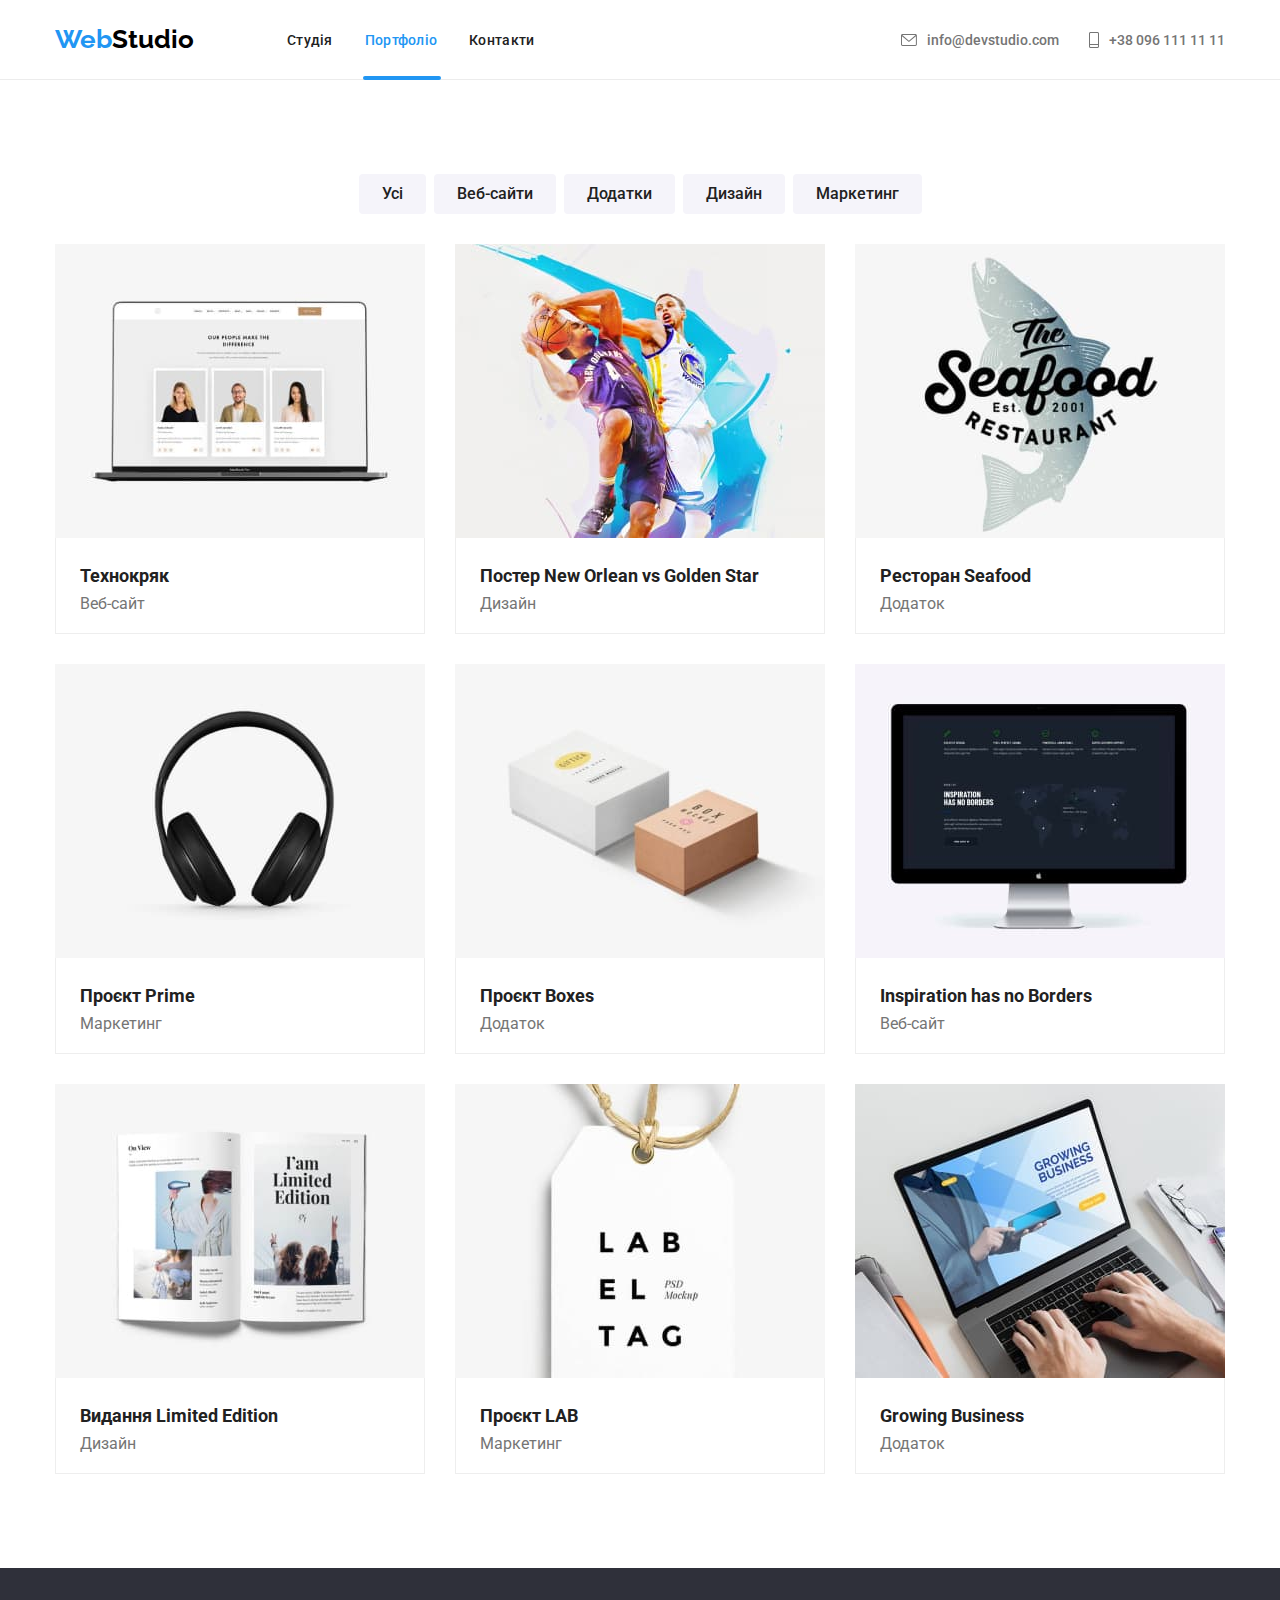
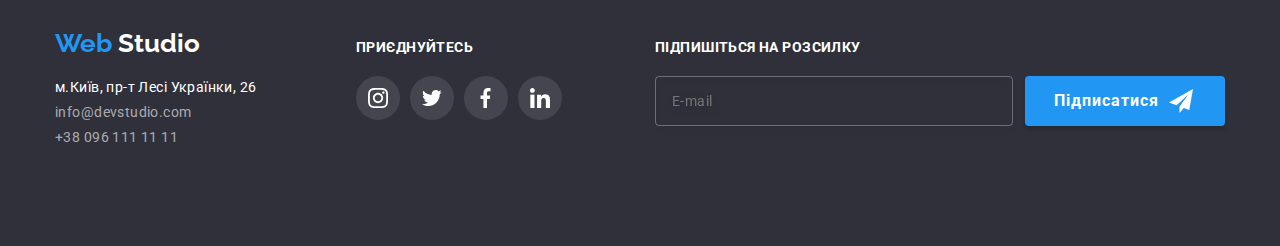
==== commit 33021616: "pages done" ====
--- a/portfolio.html
+++ b/portfolio.html
@@ -25,15 +25,13 @@
       <nav class="header__nav"> <a href="index.html" class="logo"><span class="logo--blue">Web</span>Studio</a>
         <ul class="header__list">
           <li class="header__item">
-            <a class="link " href="index.html">Студія</a>
-          </li>
-          <li class="header__item">
             <div class="header__thumb">
-              <a class="link current" href="portfolio.html">Портфоліо</a>
-              <div class="line__portfolio">
-              </div>
-            </div>
-          </li>
+              <a class="link " href="index.html">Студія</a>
+             
+
+          </li>
+          <li class="header__item"><a class="link current" href="portfolio.html">Портфоліо</a></li>
+          <div class="line__portfolio"></div>
           <li class="header__item"><a class="link" href="">Контакти</a></li>
         </ul>
 
@@ -53,7 +51,13 @@
             </svg>+38 096 111 11 11</a>
         </li>
       </ul>
+      <div class="menu-container">
+        <a class="menu-logo"> <svg class="icon-logo" height="40" weight="40">
+            <use href="./images/icons.svg#icon-menu-logo"></use>
+          </svg> </a>
+      </div>
     </div>
+
   </header>
 
   <!----------------------- Main  ----------------------->
--- a/css/main.min.css
+++ b/css/main.min.css
@@ -1 +1 @@
-a{text-decoration:none;cursor:pointer}h1,h2,h3,h4,h5,h6,p,ul,ol{margin-top:0;margin-bottom:0;margin-left:0;margin-right:0;list-style:none;padding-left:0}li{line-height:initial}address{font-style:normal}img{display:block;margin:0;max-width:100%;height:auto}.visually-hidden{position:absolute;width:1px;height:1px;margin:-1px;border:0;padding:0;white-space:nowrap;clip-path:inset(100%);clip:rect(0 0 0 0);overflow:hidden}html{box-sizing:border-box}*,*::after,*::before{box-sizing:inherit}*:focus{border:1px solid var(--focus-color)}.section{padding-top:94px;padding-bottom:94px}.section__title{margin-top:0;margin-bottom:50px;color:var(--title-text-color);font-weight:700;font-size:36px;line-height:1.17;text-align:center}/*! modern-normalize v1.0.0 | MIT License | https://github.com/sindresorhus/modern-normalize */*,::after,::before{box-sizing:border-box}:root{-moz-tab-size:4;tab-size:4}html{line-height:1.15;-webkit-text-size-adjust:100%}body{margin:0}body{font-family:system-ui,-apple-system,"Segoe UI",Roboto,Helvetica,Arial,sans-serif,"Apple Color Emoji","Segoe UI Emoji"}hr{height:0;color:inherit}abbr[title]{text-decoration:underline dotted}b,strong{font-weight:bolder}code,kbd,pre,samp{font-family:ui-monospace,SFMono-Regular,Consolas,"Liberation Mono",Menlo,monospace;font-size:1em}small{font-size:80%}sub,sup{font-size:75%;line-height:0;position:relative;vertical-align:baseline}sub{bottom:-0.25em}sup{top:-0.5em}table{text-indent:0;border-color:inherit}button,input,optgroup,select,textarea{font-family:inherit;font-size:100%;line-height:1.15;margin:0}button,select{text-transform:none}[type=button],[type=reset],[type=submit],button{-webkit-appearance:button}::-moz-focus-inner{border-style:none;padding:0}:-moz-focusring{outline:1px dotted ButtonText}:-moz-ui-invalid{box-shadow:none}legend{padding:0}progress{vertical-align:baseline}::-webkit-inner-spin-button,::-webkit-outer-spin-button{height:auto}[type=search]{-webkit-appearance:textfield;outline-offset:-2px}::-webkit-search-decoration{-webkit-appearance:none}::-webkit-file-upload-button{-webkit-appearance:button;font:inherit}summary{display:list-item}:root{--primary-text-color: #757575;--title-text-color: #212121;--accent-color: #2196F3;--hover-color: #2196F3;--focus-color: #2196F3;--link-color: #212121;--primary-bttn-color: #2196F3}.body{background:#fff;color:var(--primary-text-color);font-family:"Roboto",sans-serif;font-style:normal;font-weight:400}.header{height:80px;border-bottom:1px solid #ececec}.header__container{margin:0 auto;width:100%;padding-left:15px;padding-right:15px;display:flex;align-items:center;justify-content:space-between}@media screen and (min-width: 480px){.header__container{width:480px;height:auto}}@media screen and (min-width: 768px){.header__container{width:768px;height:auto}}@media screen and (min-width: 1200px){.header__container{width:1200px;height:auto}}.header__nav{display:flex;align-items:center}.header__list{display:flex;align-items:center;font-weight:500;font-size:14px;line-height:1.14;margin-left:93px}.header__list .link{color:var(--link-color);position:static;transition-duration:250ms;transition-timing-function:cubic-bezier(0.4, 0, 0.2, 1)}.header__list .link:hover{color:var(--hover-color)}.header__list .link:focus{color:var(--focus-color)}.header__list .link.current{color:var(--accent-color)}.header__item{padding-top:32px;padding-bottom:32px;margin-right:32px;letter-spacing:.02em}.header__item:last-child{margin-right:0px}.header__thumb{position:relative}.contacts{display:flex;font-weight:500;font-size:14px;line-height:1.14;margin-left:auto;gap:30px}.contacts__link{display:flex;color:var(--primary-text-color);fill:var(--primary-text-color);align-items:center;transition-duration:250ms;transition-timing-function:cubic-bezier(0.4, 0, 0.2, 1)}.contacts__link:hover{color:var(--hover-color);fill:var(--hover-color)}.contacts__link:focus{color:var(--focus-color);fill:var(--hover-color)}.contacts__item{display:flex;padding-top:32px;padding-bottom:32px;align-items:center}.line__studio{position:absolute;width:48px;height:4px;left:-2px;top:44px;background:#2196f3;border-radius:2px}.line__portfolio{position:absolute;width:78px;height:4px;top:44px;left:-3px;background:#2196f3;border-radius:2px}.link-svg{margin-right:10px}.hero__section{background-color:#2f303a;text-align:center;padding-top:200px;padding-bottom:200px;max-width:100%;max-height:auto;margin-left:auto;margin-right:auto;background-image:linear-gradient(to right, rgba(47, 48, 58, 0.4), rgba(47, 48, 58, 0.4)),url(../images/imgherooverlay.jpg);background-repeat:no-repeat;background-size:cover;background-position:center;background-color:#c4c4c4;padding-top:94px;padding-bottom:94px}.hero__section__title{margin-top:0;margin-bottom:50px;color:var(--title-text-color);font-weight:700;font-size:36px;line-height:1.17;text-align:center}@media mobile{.hero__section{width:480px}}@media tablet{.hero__section{width:768px}}@media desktop{.hero__section{width:1200px}}.hero__container{margin:0 auto;width:100%;padding-left:15px;padding-right:15px}@media screen and (min-width: 480px){.hero__container{width:480px;height:auto}}@media screen and (min-width: 768px){.hero__container{width:768px;height:auto}}@media screen and (min-width: 1200px){.hero__container{width:1200px;height:auto}}.hero__title{display:inline-block;padding-bottom:30px;font-weight:900;font-size:44px;line-height:1.36;text-transform:uppercase;color:#fff}.button__design{box-shadow:0px 4px 4px rgba(0,0,0,.15);background-color:#2196f3;padding:10px 32px;min-width:152px;color:#fff;font-weight:700;font-size:16px;line-height:1.88}.features__container{margin:0 auto;width:100%;padding-left:15px;padding-right:15px}@media screen and (min-width: 480px){.features__container{width:480px;height:auto}}@media screen and (min-width: 768px){.features__container{width:768px;height:auto}}@media screen and (min-width: 1200px){.features__container{width:1200px;height:auto}}.features__section{padding-top:94px;padding-bottom:94px}.features__section__title{margin-top:0;margin-bottom:50px;color:var(--title-text-color);font-weight:700;font-size:36px;line-height:1.17;text-align:center}.features__wrap{display:flex;flex-wrap:wrap;gap:30px}.features__item{align-items:center}@media screen and (min-width: 480px){.features__item{width:450px;height:auto}}@media screen and (min-width: 768px){.features__item{width:calc((100% - 30px)/2)}}@media screen and (min-width: 1200px){.features__item{width:270px}}.features__thumb{text-align:center;display:flex;width:100%;height:120px;align-items:center;background-color:#f5f4fa;border-radius:4px;justify-content:center}.features__title{text-align:center;padding-top:30px;padding-bottom:10px;font-weight:700;font-size:14px;line-height:1.14;text-transform:uppercase;color:var(--title-text-color)}.features__text{width:100%;font-size:14px;line-height:1.71;padding-bottom:30px}@media screen and (min-width: 768px){.features__text{padding-bottom:0}}.team__container{margin:0 auto;width:100%;padding-left:15px;padding-right:15px}@media screen and (min-width: 480px){.team__container{width:480px;height:auto}}@media screen and (min-width: 768px){.team__container{width:768px;height:auto}}@media screen and (min-width: 1200px){.team__container{width:1200px;height:auto}}.team__section{background-color:#f5f4fa;padding-top:94px;padding-bottom:94px}.team__section__title{margin-top:0;margin-bottom:50px;color:var(--title-text-color);font-weight:700;font-size:36px;line-height:1.17;text-align:center}.team__list{display:flex;flex-wrap:wrap;gap:30px;margin:0 auto;width:100%}.team__item{width:100%;padding-top:30px;padding-bottom:16px}.team__hero{background-color:#fff;box-shadow:0px 1px 3px rgba(0,0,0,.12),0px 1px 1px rgba(0,0,0,.14),0px 2px 1px rgba(0,0,0,.2);border-radius:0px 0px 4px 4px}@media screen and (min-width: 480px){.team__hero{width:450px}}@media screen and (min-width: 768px){.team__hero{width:calc((100% - 30px)/2)}}@media screen and (min-width: 1200px){.team__hero{width:270px}}.team__title{margin-bottom:10px;font-weight:500;font-size:16px;line-height:1.19;text-align:center;color:var(--title-text-color)}.team__text{font-size:16px;line-height:1.19;text-align:center;color:var(--primary-text-color)}.team__actions{display:block;padding:0;margin:0;list-style:0}.button{display:flex;padding:0;border:none;gap:10px;padding-bottom:30px;justify-content:center;background-size:20px 20px}.button__icon{display:inline-block;padding:12px;width:44px;height:44px;fill:#afb1b8;background-color:#fff;align-items:center;text-align:center;border-radius:50%;transition-duration:250ms;transition-timing-function:cubic-bezier(0.4, 0, 0.2, 1)}.button__icon:hover{fill:#fff;background-color:#2196f3;cursor:pointer}.button__logo{width:20px;height:20px}.clients__section{padding-top:94px;padding-bottom:94px}.clients__section__title{margin-top:0;margin-bottom:50px;color:var(--title-text-color);font-weight:700;font-size:36px;line-height:1.17;text-align:center}.clients__container{margin:0 auto;width:100%;padding-left:15px;padding-right:15px;width:100%}@media screen and (min-width: 480px){.clients__container{width:480px;height:auto}}@media screen and (min-width: 768px){.clients__container{width:768px;height:auto}}@media screen and (min-width: 1200px){.clients__container{width:1200px;height:auto}}.clients__block{display:block;padding:0;margin:0;list-style:0}.clients__list{display:flex;flex-wrap:wrap;gap:30px;margin:0 auto;width:100%;justify-content:center}.clients__thumb{display:flex;content:"";width:210px;height:92px;align-items:center;background:rgba(0,0,0,0);justify-content:center;border:1px solid #afb1b8;border-radius:4px;cursor:pointer;transition-duration:250ms;transition-timing-function:cubic-bezier(0.4, 0, 0.2, 1)}@media screen and (min-width: 480px){.clients__thumb{width:210px;height:92px}}@media screen and (min-width: 768px){.clients__thumb{width:226px;height:92px}}@media screen and (min-width: 1200px){.clients__thumb{width:170px;height:92px}}.clients__thumb:hover .clients__icon{fill:#2196f3}.clients__thumb:hover{border:1px solid #2196f3;fill:#2196f3}.clients__icon{fill:#afb1b8;background:rgba(0,0,0,0);width:106px;height:60px;transition-duration:250ms;transition-timing-function:cubic-bezier(0.4, 0, 0.2, 1)}.modal{width:100%;height:100%;position:fixed;top:0;background-color:rgba(65,56,56,.5215686275);animation-fill-mode:none;opacity:1;transition-duration:250ms;transition-timing-function:cubic-bezier(0.4, 0, 0.2, 1)}.modal__container{width:528px;min-height:581px;padding:40px;background-color:#fff;box-shadow:0px 1px 3px rgba(0,0,0,.12),0px 1px 1px rgba(0,0,0,.14),0px 2px 1px rgba(0,0,0,.2);border-radius:4px;position:absolute;top:50%;left:50%;transform:translate(-50%, -50%);display:block}.modal__title{margin-bottom:30px;font-weight:700;font-size:20px;line-height:23px;text-align:center;letter-spacing:.03em;color:#212121}.modal__form{position:relative;display:flex;flex-direction:column;text-align:left;align-items:center;font-weight:400;font-size:12px;line-height:1.17;letter-spacing:.01em;color:#757575;transition-duration:250ms;transition-timing-function:cubic-bezier(0.4, 0, 0.2, 1)}.modal__close{position:absolute;width:30px;height:30px;background-color:rgba(0,0,0,0);border-radius:50%;right:8px;top:8px;border:1px solid rgba(0,0,0,.1);transition-duration:250ms;transition-timing-function:cubic-bezier(0.4, 0, 0.2, 1)}.modal__close:hover .close__logo{fill:#2196f3;cursor:pointer}.close__logo{width:11px;height:11px;border-color:#757575;fill:#000}.is-hidden{opacity:0;pointer-events:0;visibility:hidden;transform:scaleY(1);transition-duration:250ms;transition-timing-function:cubic-bezier(0.4, 0, 0.2, 1)}.form__field textarea{padding-top:12px;padding-left:18px;border-radius:4px;resize:none}.form__field textarea::placeholder{font-weight:400;font-size:12px;line-height:1.17;letter-spacing:.01em;color:rgba(117,117,117,.5)}.form__field{display:flex;flex-direction:column;margin-bottom:20px;width:448px;text-align:left;transition-duration:250ms;transition-timing-function:cubic-bezier(0.4, 0, 0.2, 1)}.form__field input{width:448px;height:40px;border:1px solid rgba(33,33,33,.2);border-radius:4px;padding-left:42px}.form__field:hover input{border:1px solid var(--hover-color);cursor:pointer}.form__field:focus input{border:1px solid var(--hover-color)}.form__field:focus-within{fill:var(--focus-color)}.form__field textarea{border:1px solid rgba(33,33,33,.2)}.form__field:hover textarea{border:1px solid var(--hover-color);cursor:pointer}.form__field:hover{fill:#188ce8}.form__label{margin-bottom:4px}.form__input:active{fill:var(--focus-color);border:1px solid var(--focus-color)}.form__input:focus{outline:none !important;border-color:var(--focus-color)}.form__area{height:120px}.form__area:focus{outline:none !important;border-color:var(--focus-color)}.link__legal{color:#2196f3;line-height:1;border-bottom:1px solid #2196f3}.name__logo{width:12px;height:12px}.modal__logo{position:absolute;left:15px;top:30px}.telephone__logo{width:13px;height:13px}.modal__telephone{position:absolute;left:15px;top:110px}.mail__logo{width:15px;height:12px}.modal__mail{position:absolute;left:15px;top:188px}.checkbox{display:flex;width:1px;height:1px;margin:-1px;border:0;padding:0;white-space:nowrap;clip-path:inset(100%);clip:rect(0 0 0 0);overflow:hidden}.checkbox__form{position:relative;display:flex;align-items:center}.checkbox__policy{padding-left:7px;display:flex;width:400px;font-weight:400;font-size:14px;line-height:1.71;letter-spacing:.03em;color:#757575;justify-content:space-between;align-items:center;transition-duration:250ms;transition-timing-function:cubic-bezier(0.4, 0, 0.2, 1)}.checkbox__logo{position:absolute;width:16px;height:15px;fill:#212121;left:-13px;align-items:center;border-radius:2px}.checkbox:checked+.checkbox__logo{fill:#2196f3;background:#2196f3}.approve__logo{position:absolute;width:11px;height:8px;fill:#fff;left:-10px;align-items:center}.checkbox:checked+.approve__logo{fill:#2196f3}.modal__button{width:200px;height:50px;font-weight:700;font-size:16px;line-height:1.9;align-items:center;text-align:center;letter-spacing:.06em;color:#fff;background:#188ce8;box-shadow:0px 4px 4px rgba(0,0,0,.15);border-radius:4px;margin-left:124px;margin-top:30px}.footer{padding-top:60px;background-color:#2f303a}.footer--container{align-items:center;text-align:center;margin:0 auto;width:100%;padding-left:15px;padding-right:15px}@media screen and (min-width: 480px){.footer--container{width:480px;height:auto}}@media screen and (min-width: 768px){.footer--container{width:768px;height:auto}}@media screen and (min-width: 1200px){.footer--container{width:1200px;height:auto}}@media screen and (min-width: 480px){.footer--container{align-items:center;text-align:center}}@media screen and (min-width: 768px){.footer--container{align-items:center;text-align:center}}@media screen and (min-width: 1200px){.footer--container{display:flex;align-items:baseline;text-align:left}}.footer--address{display:inline-block;align-items:center;text-align:center}@media screen and (min-width: 480px){.footer--address{display:inline-block;align-items:center;text-align:center}}@media screen and (min-width: 768px){.footer--address{display:inline-block;align-items:center;text-align:center}}@media screen and (min-width: 1200px){.footer--address{display:inline-block;align-items:left;text-align:left}}.footer__nav{width:100%;display:inline-block;padding-bottom:60px;font-style:normal;font-weight:400;font-size:14px;line-height:1.71;letter-spacing:.03em;transition-duration:250ms;transition-timing-function:cubic-bezier(0.4, 0, 0.2, 1)}@media screen and (min-width: 1200px){.footer__nav{width:231px;margin-right:70px}}.footer__nav .address{display:inline-block;margin-bottom:9px;color:#fff}.footer__nav .contact{display:inline-block;margin-bottom:9px;color:rgba(255,255,255,.6)}.footer__nav .link:hover,.footer__nav link:focus{color:var(--focus-color)}.footer__title{font-weight:700;font-size:14px;line-height:1.14;padding-top:12px;padding-bottom:20px;letter-spacing:.03em;text-transform:uppercase;color:#fff;text-align:center}@media screen and (min-width: 1200px){.footer__title{text-align:left}}.socials{display:block;padding:0;margin:0;list-style:0}.socials__list{display:flex;padding:0;border:none;gap:10px;justify-content:center;background-size:20px 20px;margin-bottom:60px}@media screen and (min-width: 480px){.socials__list{margin-bottom:60px}}@media screen and (min-width: 768px){.socials__list{margin-bottom:60px}}@media screen and (min-width: 1200px){.socials__list{margin-bottom:0px}}.socials__item{display:inline-block;padding:12px;width:44px;height:44px;fill:#fff;background-color:rgba(255,255,255,.1);align-items:center;text-align:center;border-radius:50%;transition-duration:250ms;transition-timing-function:cubic-bezier(0.4, 0, 0.2, 1)}.socials__item:hover{fill:#fff;background-color:#2196f3;cursor:pointer}.socials__button{width:20px;height:20px}.button{display:flex;padding:0;border:none;gap:10px;margin-bottom:30px;justify-content:center;background-size:20px 20px}.button__icon{display:inline-block;padding:12px;width:44px;height:44px;fill:#afb1b8;background-color:#fff;align-items:center;text-align:center;border-radius:50%;transition-duration:250ms;transition-timing-function:cubic-bezier(0.4, 0, 0.2, 1)}.button__icon:hover{fill:#fff;background-color:#2196f3;cursor:pointer}.button__logo{width:20px;height:20px}.projects__section{padding-top:94px;padding-bottom:94px;margin:0 auto;width:100%;padding-left:15px;padding-right:15px;padding-top:0px}.projects__section__title{margin-top:0;margin-bottom:50px;color:var(--title-text-color);font-weight:700;font-size:36px;line-height:1.17;text-align:center}@media screen and (min-width: 480px){.projects__section{width:480px;height:auto}}@media screen and (min-width: 768px){.projects__section{width:768px;height:auto}}@media screen and (min-width: 1200px){.projects__section{width:1200px;height:auto}}.projects__list{display:flex;flex-wrap:wrap}.projects__list .title{color:var(--title-text-color);font-weight:700;font-size:18px;line-height:2}.projects__list .text{color:var(--primary-text-color)}.projects__item{width:370px;margin-right:30px;margin-bottom:30px}.projects__item:nth-child(3n){margin-right:0}.projects__item:nth-last-child(-n+3){margin-bottom:0}.projects__item>.title{display:block;align-items:center}.projects__item>.text{display:block;align-items:center}.projects__thumb{position:relative;width:370px;height:294px;overflow:hidden}.projects__link:hover{display:block;box-shadow:0px 1px 1px rgba(0,0,0,.12),0px 4px 4px rgba(0,0,0,.06),1px 4px 6px rgba(0,0,0,.16);transition-duration:250ms;transition-timing-function:cubic-bezier(0.4, 0, 0.2, 1)}.projects__box{padding:20px 24px;border:1px solid #eee;border-top:0}.projects__text{opacity:0;position:absolute;top:0;left:0;height:100%;padding:63px 24px;font-size:18px;line-height:1.56;letter-spacing:.03em;background-color:rgba(33,150,243,.9);color:#fff;transform:translateY(100%);transition-duration:250ms;transition-timing-function:cubic-bezier(0.4, 0, 0.2, 1)}.projects__item:hover .projects__text{transform:translateY(0);opacity:1}.examples__container{margin:0 auto;width:100%;padding-left:15px;padding-right:15px}@media screen and (min-width: 480px){.examples__container{width:480px;height:auto}}@media screen and (min-width: 768px){.examples__container{width:768px;height:auto}}@media screen and (min-width: 1200px){.examples__container{width:1200px;height:auto}}.examples__section{padding-top:94px;padding-bottom:94px;display:none;padding-top:0px}.examples__section__title{margin-top:0;margin-bottom:50px;color:var(--title-text-color);font-weight:700;font-size:36px;line-height:1.17;text-align:center}@media screen and (min-width: 1200px){.examples__section{display:inline}}.examples__list{display:flex;gap:30px}.examples__thumb{position:relative}.examples__text{position:absolute;display:inline-block;width:370px;height:70px;padding:27px;bottom:0;color:#fff;font-style:Bold;font-size:14px;line-height:1.14;text-align:center;letter-spacing:.03em;text-transform:uppercase;background:rgba(47,48,58,.8)}button{cursor:pointer;border-radius:4px;border:1px solid rgba(0,0,0,0);margin-right:auto;margin-left:auto}.filters{padding-top:94px;padding-bottom:94px;display:flex;align-items:center;justify-content:center;gap:8px;margin-bottom:0px;padding-bottom:50px}.filters__title{margin-top:0;margin-bottom:50px;color:var(--title-text-color);font-weight:700;font-size:36px;line-height:1.17;text-align:center}.filters__button{display:inline-block;color:#212121;background:#f5f4fa;padding:6px 22px;font-weight:500;font-size:16px;line-height:1.62;margin-right:auto;margin-left:auto;text-align:center;transition-duration:250ms;transition-timing-function:cubic-bezier(0.4, 0, 0.2, 1)}.filters__button:hover{color:#fff;background-color:var(--primary-bttn-color);box-shadow:0px 3px 1px rgba(0,0,0,.1),0px 1px 2px rgba(0,0,0,.08),0px 2px 2px rgba(0,0,0,.12)}.filters__button:focus{color:#fff;background-color:var(--primary-bttn-color);box-shadow:0px 3px 1px rgba(0,0,0,.1),0px 1px 2px rgba(0,0,0,.08),0px 2px 2px rgba(0,0,0,.12)}.filters__section{padding-top:94px;padding-bottom:94px}.filters__section__title{margin-top:0;margin-bottom:50px;color:var(--title-text-color);font-weight:700;font-size:36px;line-height:1.17;text-align:center}.filters__container{margin:0 auto;width:100%;padding-left:15px;padding-right:15px}@media screen and (min-width: 480px){.filters__container{width:480px;height:auto}}@media screen and (min-width: 768px){.filters__container{width:768px;height:auto}}@media screen and (min-width: 1200px){.filters__container{width:1200px;height:auto}}.filters__item{display:block}.filters__item:last-child{margin-right:0}.footer__logo{display:inline-block;color:#000;font-family:"Raleway";font-style:normal;font-weight:700;font-size:26px;line-height:1.19}.footer__logo-white{display:inline-block;margin-bottom:20px;color:#fff}.footer__logo-blue{display:inline-block;align-items:center;color:#2196f3}.logo{display:inline-block;color:#000;font-family:"Raleway";font-style:normal;font-weight:700;font-size:26px;line-height:1.19}.logo--blue{display:inline-block;align-items:center;color:#2196f3}@media screen and (min-width: 1200px){.footer__mail{margin-left:93px}}.footer__field{display:block;background-color:rgba(0,0,0,0)}@media screen and (min-width: 480px){.footer__field{align-items:center;text-align:center;padding-bottom:60px}}@media screen and (min-width: 768px){.footer__field{align-items:center;text-align:center;padding-bottom:60px}}@media screen and (min-width: 1200px){.footer__field{display:flex;align-items:flex-start}}.footer__field input{display:inline-block;width:100%;height:50px;font-weight:400;font-size:14px;line-height:1.25;align-items:center;letter-spacing:.03em;color:rgba(255,255,255,.6);padding:15px 0px 15px 16px;background-color:rgba(0,0,0,0);border:1px solid rgba(255,255,255,.3);filter:drop-shadow(0px 4px 4px rgba(0, 0, 0, 0.15));border-radius:4px;margin-bottom:20px}@media screen and (min-width: 480px){.footer__field input{margin-bottom:20px}}@media screen and (min-width: 768px){.footer__field input{margin-bottom:20px}}@media screen and (min-width: 1200px){.footer__field input{width:358px;height:50px;margin-bottom:0px}}.footer__subscribtion{display:inline-block;width:200px;height:50px;padding:10px 10px 10px 28px;margin-left:12px;font-weight:700;font-size:16px;line-height:1.88;background-color:#2196f3;box-shadow:0px 4px 4px rgba(0,0,0,.15);border-radius:4px;text-align:center;align-items:center;letter-spacing:.06em;color:#fff;margin-bottom:60px}@media screen and (min-width: 1200px){.footer__subscribtion{display:flex}}.footer__send{margin-left:10px;width:24px;height:24px;fill:#fff;background:rgba(0,0,0,0)}/*# sourceMappingURL=main.min.css.map */+a{text-decoration:none;cursor:pointer}h1,h2,h3,h4,h5,h6,p,ul,ol{margin-top:0;margin-bottom:0;margin-left:0;margin-right:0;list-style:none;padding-left:0}li{line-height:initial}address{font-style:normal}img{display:block;margin:0;max-width:100%;height:auto}.visually-hidden{position:absolute;width:1px;height:1px;margin:-1px;border:0;padding:0;white-space:nowrap;clip-path:inset(100%);clip:rect(0 0 0 0);overflow:hidden}html{box-sizing:border-box}*,*::after,*::before{box-sizing:inherit}*:focus{border:1px solid var(--focus-color)}.section{padding-top:94px;padding-bottom:94px}.section__title{margin-top:0;margin-bottom:50px;color:var(--title-text-color);font-weight:700;font-size:36px;line-height:1.17;text-align:center}/*! modern-normalize v1.0.0 | MIT License | https://github.com/sindresorhus/modern-normalize */*,::after,::before{box-sizing:border-box}:root{-moz-tab-size:4;tab-size:4}html{line-height:1.15;-webkit-text-size-adjust:100%}body{margin:0}body{font-family:system-ui,-apple-system,"Segoe UI",Roboto,Helvetica,Arial,sans-serif,"Apple Color Emoji","Segoe UI Emoji"}hr{height:0;color:inherit}abbr[title]{text-decoration:underline dotted}b,strong{font-weight:bolder}code,kbd,pre,samp{font-family:ui-monospace,SFMono-Regular,Consolas,"Liberation Mono",Menlo,monospace;font-size:1em}small{font-size:80%}sub,sup{font-size:75%;line-height:0;position:relative;vertical-align:baseline}sub{bottom:-0.25em}sup{top:-0.5em}table{text-indent:0;border-color:inherit}button,input,optgroup,select,textarea{font-family:inherit;font-size:100%;line-height:1.15;margin:0}button,select{text-transform:none}[type=button],[type=reset],[type=submit],button{-webkit-appearance:button}::-moz-focus-inner{border-style:none;padding:0}:-moz-focusring{outline:1px dotted ButtonText}:-moz-ui-invalid{box-shadow:none}legend{padding:0}progress{vertical-align:baseline}::-webkit-inner-spin-button,::-webkit-outer-spin-button{height:auto}[type=search]{-webkit-appearance:textfield;outline-offset:-2px}::-webkit-search-decoration{-webkit-appearance:none}::-webkit-file-upload-button{-webkit-appearance:button;font:inherit}summary{display:list-item}:root{--primary-text-color: #757575;--title-text-color: #212121;--accent-color: #2196F3;--hover-color: #2196F3;--focus-color: #2196F3;--link-color: #212121;--primary-bttn-color: #2196F3;--bg-hero-color: linear-gradient(to right, rgba(47, 48, 58, 0.4), rgba(47, 48, 58, 0.4))}.body{background:#fff;color:var(--primary-text-color);font-family:"Roboto",sans-serif;font-style:normal;font-weight:400}.header{display:flex;height:60px}@media screen and (min-width: 768px){.header{height:80px;border-bottom:1px solid #ececec}}@media screen and (min-width: 1200px){.header{height:80px;border-bottom:1px solid #ececec}}.header__container{align-items:center;position:relative;margin:0 auto;width:100%;padding-left:15px;padding-right:15px}@media screen and (min-width: 480px){.header__container{width:480px;height:auto}}@media screen and (min-width: 768px){.header__container{width:768px;height:auto}}@media screen and (min-width: 1200px){.header__container{width:1200px;height:auto}}@media screen and (min-width: 768px){.header__container{display:flex;align-items:center;justify-content:space-between}}@media screen and (min-width: 1200px){.header__container{display:flex;align-items:center;justify-content:space-between}}.header__nav{position:relative;margin-top:16px}@media screen and (min-width: 768px){.header__nav{margin-top:0px;margin-left:0px;display:flex;align-items:center}}@media screen and (min-width: 1200px){.header__nav{margin-top:0px;margin-left:0px;display:flex;align-items:center}}.header__list{display:none}@media screen and (min-width: 768px){.header__list{display:flex;align-items:center;font-weight:500;font-size:14px;line-height:1.14;margin-left:93px}}@media screen and (min-width: 1200px){.header__list{display:flex;align-items:center;font-weight:500;font-size:14px;line-height:1.14;margin-left:93px}}.header__list .link{color:var(--link-color);position:static;transition-duration:250ms;transition-timing-function:cubic-bezier(0.4, 0, 0.2, 1)}.header__list .link:hover{color:var(--hover-color)}.header__list .link:focus{color:var(--focus-color)}.header__list .link.current{color:var(--accent-color)}@media screen and (min-width: 768px){.header__item{padding-top:32px;padding-bottom:32px;margin-right:32px;letter-spacing:.02em}}@media screen and (min-width: 1200px){.header__item{padding-top:32px;padding-bottom:32px;margin-right:32px;letter-spacing:.02em}}.header__item:last-child{margin-right:0px}.header__thumb{position:relative}.contacts{display:none}@media screen and (min-width: 768px){.contacts{display:block;font-weight:500;font-size:14px;line-height:1.14;margin-left:auto}}@media screen and (min-width: 1200px){.contacts{display:flex;font-weight:500;font-size:14px;line-height:1.14;margin-left:auto;gap:30px}}.contacts__link{display:flex;color:var(--primary-text-color);fill:var(--primary-text-color);align-items:center;transition-duration:250ms;transition-timing-function:cubic-bezier(0.4, 0, 0.2, 1)}.contacts__link:hover{color:var(--hover-color);fill:var(--hover-color)}.contacts__link:focus{color:var(--focus-color);fill:var(--hover-color)}@media screen and (min-width: 768px){.contacts__item{display:flex;padding-top:10px;align-items:center}}@media screen and (min-width: 1200px){.contacts__item{display:flex;padding-top:32px;padding-bottom:32px;align-items:center}}.line__studio{position:absolute;width:48px;height:4px;left:-2px;top:45px;background:#2196f3;border-radius:2px}.line__portfolio{position:absolute;width:78px;height:4px;top:76px;left:300px;background:#2196f3;border-radius:2px}@media screen and (min-width: 768px){.line__portfolio{left:298px}}@media screen and (min-width: 1200px){.line__portfolio{left:308px}}.link-svg{margin-right:10px}.menu-container{position:absolute;right:-120px;top:10px}@media screen and (min-width: 768px){.menu-container{display:none}}@media screen and (min-width: 1200px){.menu-container{display:none}}.menu-logo{height:40px;width:40px}.icon-logo{display:block;fill:#212121}.hero__section{background-color:#2f303a;text-align:center;padding-top:200px;padding-bottom:200px;max-width:100%;max-height:auto;margin-left:auto;margin-right:auto;background-image:var(--bg-hero-color),url(../images/mob/hero-bg-mob.jpg);background-repeat:no-repeat;background-size:cover;background-position:center;background-color:#c4c4c4;padding-top:94px;padding-bottom:94px}.hero__section__title{margin-top:0;margin-bottom:50px;color:var(--title-text-color);font-weight:700;font-size:36px;line-height:1.17;text-align:center}@media screen and (min-width: 480px){.hero__section{width:480px}}@media screen and (min-width: 768px){.hero__section{width:768px;background-image:var(--bg-hero-color),url(../images/tablet/header-img-tablet.jpg)}}@media screen and (min-width: 1200px){.hero__section{padding-top:200px;width:1600px;height:600px;background-image:var(--bg-hero-color),url(../images/imgherooverlay.jpg)}}.hero__container{margin:0 auto;width:100%;padding-left:15px;padding-right:15px}@media screen and (min-width: 480px){.hero__container{width:480px;height:auto}}@media screen and (min-width: 768px){.hero__container{width:768px;height:auto}}@media screen and (min-width: 1200px){.hero__container{width:1200px;height:auto}}@media screen and (min-width: 1200px){.hero__container{height:600px}}.hero__title{display:inline-block;height:auto;padding-bottom:30px;font-size:26px;line-height:42px;line-height:1.62;text-transform:uppercase;color:#fff;letter-spacing:6%}@media screen and (min-width: 480px){.hero__title{width:360px}}@media screen and (min-width: 768px){.hero__title{width:360px;font-size:26px;line-height:42px;line-height:1.62}}@media screen and (min-width: 1200px){.hero__title{width:696px;font-weight:900;font-size:44px;line-height:1.36}}.button__design{box-shadow:0px 4px 4px rgba(0,0,0,.15);background-color:#2196f3;padding:10px 24px;min-width:152px;color:#fff;font-weight:700;font-size:16px;line-height:1.88;letter-spacing:6%}@media screen and (min-width: 1200px){.button__design{padding:10px 32px}}.features__container{margin:0 auto;width:100%;padding-left:15px;padding-right:15px}@media screen and (min-width: 480px){.features__container{width:480px;height:auto}}@media screen and (min-width: 768px){.features__container{width:768px;height:auto}}@media screen and (min-width: 1200px){.features__container{width:1200px;height:auto}}.features__section{padding-top:94px;padding-bottom:94px}.features__section__title{margin-top:0;margin-bottom:50px;color:var(--title-text-color);font-weight:700;font-size:36px;line-height:1.17;text-align:center}.features__wrap{display:flex;flex-wrap:wrap;gap:30px}.features__item{align-items:center}@media screen and (min-width: 480px){.features__item{width:450px;height:auto}}@media screen and (min-width: 768px){.features__item{width:calc((100% - 30px)/2)}}@media screen and (min-width: 1200px){.features__item{width:270px}}.features__thumb{text-align:center;display:flex;width:100%;height:120px;align-items:center;background-color:#f5f4fa;border-radius:4px;justify-content:center}.features__title{text-align:center;padding-top:30px;padding-bottom:10px;font-weight:700;font-size:14px;line-height:1.14;text-transform:uppercase;color:var(--title-text-color)}.features__text{width:100%;font-size:14px;line-height:1.71;padding-bottom:30px}@media screen and (min-width: 768px){.features__text{padding-bottom:0}}.team__container{margin:0 auto;width:100%;padding-left:15px;padding-right:15px}@media screen and (min-width: 480px){.team__container{width:480px;height:auto}}@media screen and (min-width: 768px){.team__container{width:768px;height:auto}}@media screen and (min-width: 1200px){.team__container{width:1200px;height:auto}}.team__section{background-color:#f5f4fa;padding-top:94px;padding-bottom:94px}.team__section__title{margin-top:0;margin-bottom:50px;color:var(--title-text-color);font-weight:700;font-size:36px;line-height:1.17;text-align:center}.team__list{display:flex;flex-wrap:wrap;gap:30px;margin:0 auto;width:100%}.team__item{width:100%;padding-top:30px;padding-bottom:16px}.team__hero{background-color:#fff;box-shadow:0px 1px 3px rgba(0,0,0,.12),0px 1px 1px rgba(0,0,0,.14),0px 2px 1px rgba(0,0,0,.2);border-radius:0px 0px 4px 4px}@media screen and (min-width: 480px){.team__hero{width:450px}}@media screen and (min-width: 768px){.team__hero{width:calc((100% - 30px)/2)}}@media screen and (min-width: 1200px){.team__hero{width:270px}}.team__title{margin-bottom:10px;font-weight:500;font-size:16px;line-height:1.19;text-align:center;color:var(--title-text-color)}.team__text{font-size:16px;line-height:1.19;text-align:center;color:var(--primary-text-color)}.team__actions{display:block;padding:0;margin:0;list-style:0}.button{display:flex;padding:0;border:none;gap:10px;padding-bottom:30px;justify-content:center;background-size:20px 20px}.button__icon{display:inline-block;padding:12px;width:44px;height:44px;fill:#afb1b8;background-color:#fff;align-items:center;text-align:center;border-radius:50%;transition-duration:250ms;transition-timing-function:cubic-bezier(0.4, 0, 0.2, 1)}.button__icon:hover{fill:#fff;background-color:#2196f3;cursor:pointer}.button__logo{width:20px;height:20px}.clients__section{padding-top:94px;padding-bottom:94px}.clients__section__title{margin-top:0;margin-bottom:50px;color:var(--title-text-color);font-weight:700;font-size:36px;line-height:1.17;text-align:center}.clients__container{margin:0 auto;width:100%;padding-left:15px;padding-right:15px;width:100%}@media screen and (min-width: 480px){.clients__container{width:480px;height:auto}}@media screen and (min-width: 768px){.clients__container{width:768px;height:auto}}@media screen and (min-width: 1200px){.clients__container{width:1200px;height:auto}}.clients__block{display:block;padding:0;margin:0;list-style:0}.clients__list{display:flex;flex-wrap:wrap;gap:30px;margin:0 auto;width:100%;justify-content:center}.clients__thumb{display:flex;content:"";width:210px;height:92px;align-items:center;background:rgba(0,0,0,0);justify-content:center;border:1px solid #afb1b8;border-radius:4px;cursor:pointer;transition-duration:250ms;transition-timing-function:cubic-bezier(0.4, 0, 0.2, 1)}@media screen and (min-width: 480px){.clients__thumb{width:210px;height:92px}}@media screen and (min-width: 768px){.clients__thumb{width:226px;height:92px}}@media screen and (min-width: 1200px){.clients__thumb{width:170px;height:92px}}.clients__thumb:hover .clients__icon{fill:#2196f3}.clients__thumb:hover{border:1px solid #2196f3;fill:#2196f3}.clients__icon{fill:#afb1b8;background:rgba(0,0,0,0);width:106px;height:60px;transition-duration:250ms;transition-timing-function:cubic-bezier(0.4, 0, 0.2, 1)}.modal{width:100%;height:100%;position:fixed;top:0;background-color:rgba(65,56,56,.5215686275);animation-fill-mode:none;opacity:1;transition-duration:250ms;transition-timing-function:cubic-bezier(0.4, 0, 0.2, 1)}.modal__container{width:450px;min-height:609px;padding:40px;background-color:#fff;box-shadow:0px 1px 3px rgba(0,0,0,.12),0px 1px 1px rgba(0,0,0,.14),0px 2px 1px rgba(0,0,0,.2);border-radius:4px;position:absolute;top:50%;left:50%;transform:translate(-50%, -50%);display:block}@media screen and (min-width: 1200px){.modal__container{width:528px;min-height:581px}}.modal__title{margin-bottom:30px;font-weight:700;font-size:20px;line-height:23px;text-align:center;letter-spacing:.03em;color:#212121}.modal__form{position:relative;display:flex;flex-direction:column;text-align:left;align-items:center;font-weight:400;font-size:12px;line-height:1.17;letter-spacing:.01em;color:#757575;transition-duration:250ms;transition-timing-function:cubic-bezier(0.4, 0, 0.2, 1)}.modal__close{position:absolute;width:30px;height:30px;background-color:rgba(0,0,0,0);border-radius:50%;right:8px;top:8px;border:1px solid rgba(0,0,0,.1);transition-duration:250ms;transition-timing-function:cubic-bezier(0.4, 0, 0.2, 1)}.modal__close:hover .close__logo{fill:#2196f3;cursor:pointer}.close__logo{width:11px;height:11px;border-color:#757575;fill:#000}.is-hidden{opacity:0;pointer-events:0;visibility:hidden;transform:scaleY(1);transition-duration:250ms;transition-timing-function:cubic-bezier(0.4, 0, 0.2, 1)}.form__field textarea{padding-top:12px;padding-left:18px;border-radius:4px;resize:none}.form__field textarea::placeholder{font-weight:400;font-size:12px;line-height:1.17;letter-spacing:.01em;color:rgba(117,117,117,.5)}.form__field{display:flex;flex-direction:column;margin-bottom:20px;width:370px;text-align:left;transition-duration:250ms;transition-timing-function:cubic-bezier(0.4, 0, 0.2, 1)}@media screen and (min-width: 1200px){.form__field{width:448px}}.form__field input{width:370px;height:40px;border:1px solid rgba(33,33,33,.2);border-radius:4px;padding-left:42px}@media screen and (min-width: 768px){.form__field input{width:448px}}@media screen and (min-width: 1200px){.form__field input{width:448px}}.form__field:hover input{border:1px solid var(--hover-color);cursor:pointer}.form__field:focus input{border:1px solid var(--hover-color)}.form__field:focus-within{fill:var(--focus-color)}.form__field textarea{border:1px solid rgba(33,33,33,.2)}.form__field:hover textarea{border:1px solid var(--hover-color);cursor:pointer}.form__field:hover{fill:#188ce8}.form__label{margin-bottom:4px}.form__input:active{fill:var(--focus-color);border:1px solid var(--focus-color)}.form__input:focus{outline:none !important;border-color:var(--focus-color)}.form__area{height:120px}.form__area:focus{outline:none !important;border-color:var(--focus-color)}.link__legal{color:#2196f3;line-height:1;border-bottom:1px solid #2196f3}.name__logo{width:12px;height:12px}.modal__logo{position:absolute;left:15px;top:30px}.telephone__logo{width:13px;height:13px}.modal__telephone{position:absolute;left:15px;top:110px}.mail__logo{width:15px;height:12px}.modal__mail{position:absolute;left:15px;top:188px}.checkbox{display:flex;width:1px;height:1px;margin:-1px;border:0;padding:0;white-space:nowrap;clip-path:inset(100%);clip:rect(0 0 0 0);overflow:hidden}.checkbox__form{position:relative;display:flex;align-items:center}.checkbox__policy{padding-left:7px;display:flex;width:400px;font-weight:400;font-size:12px;line-height:1.17;letter-spacing:.03em;color:#757575;justify-content:center;align-items:center;transition-duration:250ms;transition-timing-function:cubic-bezier(0.4, 0, 0.2, 1)}@media screen and (min-width: 768px){.checkbox__policy{font-size:12px}}@media screen and (min-width: 1200px){.checkbox__policy{font-size:14px;line-height:1.71}}.checkbox__logo{position:absolute;width:16px;height:15px;fill:#212121;left:15px;align-items:center;border-radius:2px}@media screen and (min-width: 1200px){.checkbox__logo{left:-13px}}.checkbox:checked+.checkbox__logo{fill:#2196f3;background:#2196f3}.approve__logo{position:absolute;width:11px;height:8px;fill:#fff;left:17px;align-items:center}@media screen and (min-width: 1200px){.approve__logo{left:-10px}}.checkbox:checked+.approve__logo{fill:#2196f3}.modal__button{width:200px;height:50px;font-weight:700;font-size:16px;line-height:1.9;align-items:center;text-align:center;letter-spacing:.06em;color:#fff;background:#188ce8;box-shadow:0px 4px 4px rgba(0,0,0,.15);border-radius:4px;margin-left:auto;margin-top:30px}.footer{padding-top:60px;background-color:#2f303a}.footer--container{align-items:center;text-align:center;margin:0 auto;width:100%;padding-left:15px;padding-right:15px}@media screen and (min-width: 480px){.footer--container{width:480px;height:auto}}@media screen and (min-width: 768px){.footer--container{width:768px;height:auto}}@media screen and (min-width: 1200px){.footer--container{width:1200px;height:auto}}@media screen and (min-width: 480px){.footer--container{align-items:center;text-align:center}}@media screen and (min-width: 768px){.footer--container{align-items:baseline;text-align:center;flex-wrap:wrap;display:flex;justify-content:space-around}}@media screen and (min-width: 1200px){.footer--container{display:flex;align-items:baseline;text-align:left}}.footer--address{display:inline-block;align-items:center;text-align:center}@media screen and (min-width: 480px){.footer--address{display:inline-block;align-items:center;text-align:center}}@media screen and (min-width: 768px){.footer--address{display:inline-block;align-items:center;text-align:center}}@media screen and (min-width: 1200px){.footer--address{display:inline-block;align-items:left;text-align:left}}.footer__nav{width:100%;display:inline-block;padding-bottom:60px;font-style:normal;font-weight:400;font-size:14px;line-height:1.71;letter-spacing:.03em;transition-duration:250ms;transition-timing-function:cubic-bezier(0.4, 0, 0.2, 1)}@media screen and (min-width: 1200px){.footer__nav{width:231px;margin-right:70px}}.footer__nav .address{display:inline-block;margin-bottom:9px;color:#fff}.footer__nav .contact{display:inline-block;margin-bottom:9px;color:rgba(255,255,255,.6)}.footer__nav .link:hover,.footer__nav link:focus{color:var(--focus-color)}.footer__title{font-weight:700;font-size:14px;line-height:1.14;padding-top:12px;padding-bottom:20px;letter-spacing:.03em;text-transform:uppercase;color:#fff;text-align:center}@media screen and (min-width: 1200px){.footer__title{text-align:left}}.socials{display:block;padding:0;margin:0;list-style:0}.socials__list{display:flex;padding:0;border:none;gap:10px;justify-content:center;background-size:20px 20px;margin-bottom:60px}@media screen and (min-width: 480px){.socials__list{margin-bottom:60px}}@media screen and (min-width: 768px){.socials__list{margin-bottom:60px}}@media screen and (min-width: 1200px){.socials__list{margin-bottom:0px}}.socials__item{display:inline-block;padding:12px;width:44px;height:44px;fill:#fff;background-color:rgba(255,255,255,.1);align-items:center;text-align:center;border-radius:50%;transition-duration:250ms;transition-timing-function:cubic-bezier(0.4, 0, 0.2, 1)}.socials__item:hover{fill:#fff;background-color:#2196f3;cursor:pointer}.socials__button{width:20px;height:20px}.button{display:flex;padding:0;border:none;gap:10px;margin-bottom:30px;justify-content:center;background-size:20px 20px}.button__icon{display:inline-block;padding:12px;width:44px;height:44px;fill:#afb1b8;background-color:#fff;align-items:center;text-align:center;border-radius:50%;transition-duration:250ms;transition-timing-function:cubic-bezier(0.4, 0, 0.2, 1)}.button__icon:hover{fill:#fff;background-color:#2196f3;cursor:pointer}.button__logo{width:20px;height:20px}.projects__section{padding-top:94px;padding-bottom:94px;margin:0 auto;width:100%;padding-left:15px;padding-right:15px;padding-top:0px}.projects__section__title{margin-top:0;margin-bottom:50px;color:var(--title-text-color);font-weight:700;font-size:36px;line-height:1.17;text-align:center}@media screen and (min-width: 480px){.projects__section{width:480px;height:auto}}@media screen and (min-width: 768px){.projects__section{width:768px;height:auto}}@media screen and (min-width: 1200px){.projects__section{width:1200px;height:auto}}.projects__list{display:flex;flex-wrap:wrap;justify-content:center;gap:30px}.projects__list .title{color:var(--title-text-color);font-weight:700;font-size:18px;line-height:2}.projects__list .text{color:var(--primary-text-color)}.projects__item{width:100%}@media screen and (min-width: 480px){.projects__item{width:450px}}@media screen and (min-width: 768px){.projects__item{width:354px}}@media screen and (min-width: 1200px){.projects__item{width:370px;justify-content:none;gap:0}.projects__item:nth-child(3n){margin-right:0}.projects__item:nth-last-child(-n+3){margin-bottom:0}}.projects__item>.title{display:block;align-items:center}.projects__item>.text{display:block;align-items:center}.projects__thumb{position:relative;width:100%;height:100%;overflow:hidden}@media screen and (min-width: 480px){.projects__thumb{width:450px;height:404px}}@media screen and (min-width: 768px){.projects__thumb{width:354px;height:440px}}@media screen and (min-width: 1200px){.projects__thumb{width:370px;height:294px}}.projects__link:hover{display:block;box-shadow:0px 1px 1px rgba(0,0,0,.12),0px 4px 4px rgba(0,0,0,.06),1px 4px 6px rgba(0,0,0,.16);transition-duration:250ms;transition-timing-function:cubic-bezier(0.4, 0, 0.2, 1)}.projects__box{padding:20px 24px;border:1px solid #eee;border-top:0}.projects__text{opacity:0;position:absolute;top:0;left:0;height:100%;padding:63px 24px;font-size:18px;line-height:1.56;letter-spacing:.03em;background-color:rgba(33,150,243,.9);color:#fff;transform:translateY(100%);transition-duration:250ms;transition-timing-function:cubic-bezier(0.4, 0, 0.2, 1)}.projects__item:hover .projects__text{transform:translateY(0);opacity:1}.examples__container{margin:0 auto;width:100%;padding-left:15px;padding-right:15px}@media screen and (min-width: 480px){.examples__container{width:480px;height:auto}}@media screen and (min-width: 768px){.examples__container{width:768px;height:auto}}@media screen and (min-width: 1200px){.examples__container{width:1200px;height:auto}}.examples__section{padding-top:94px;padding-bottom:94px;display:none;padding-top:0px}.examples__section__title{margin-top:0;margin-bottom:50px;color:var(--title-text-color);font-weight:700;font-size:36px;line-height:1.17;text-align:center}@media screen and (min-width: 1200px){.examples__section{display:inline}}.examples__list{display:flex;gap:30px}.examples__thumb{position:relative}.examples__text{position:absolute;display:inline-block;width:370px;height:70px;padding:27px;bottom:0;color:#fff;font-style:Bold;font-size:14px;line-height:1.14;text-align:center;letter-spacing:.03em;text-transform:uppercase;background:rgba(47,48,58,.8)}button{cursor:pointer;border-radius:4px;border:1px solid rgba(0,0,0,0);margin-left:auto}.filters{padding-top:94px;padding-bottom:94px;display:flex;align-items:center;justify-content:center;gap:8px;margin-bottom:15px;padding-bottom:50px;flex-direction:row;flex-wrap:wrap;justify-content:flex-start}.filters__title{margin-top:0;margin-bottom:50px;color:var(--title-text-color);font-weight:700;font-size:36px;line-height:1.17;text-align:center}@media screen and (min-width: 480px){.filters{margin-bottom:15px;padding-bottom:25px}}@media screen and (min-width: 768px){.filters{padding-bottom:30px;margin-bottom:0px;justify-content:center}}@media screen and (min-width: 1200px){.filters{margin-bottom:0px}}.filters__button{display:inline-block;color:#212121;background:#f5f4fa;padding:6px 22px;font-weight:500;font-size:16px;line-height:1.62;margin-right:auto;margin-left:auto;text-align:center;transition-duration:250ms;transition-timing-function:cubic-bezier(0.4, 0, 0.2, 1)}.filters__button:hover{color:#fff;background-color:var(--primary-bttn-color);box-shadow:0px 3px 1px rgba(0,0,0,.1),0px 1px 2px rgba(0,0,0,.08),0px 2px 2px rgba(0,0,0,.12)}.filters__button:focus{color:#fff;background-color:var(--primary-bttn-color);box-shadow:0px 3px 1px rgba(0,0,0,.1),0px 1px 2px rgba(0,0,0,.08),0px 2px 2px rgba(0,0,0,.12)}.filters__section{padding-top:94px;padding-bottom:94px}.filters__section__title{margin-top:0;margin-bottom:50px;color:var(--title-text-color);font-weight:700;font-size:36px;line-height:1.17;text-align:center}.filters__container{margin:0 auto;width:100%;padding-left:15px;padding-right:15px}@media screen and (min-width: 480px){.filters__container{width:480px;height:auto}}@media screen and (min-width: 768px){.filters__container{width:768px;height:auto}}@media screen and (min-width: 1200px){.filters__container{width:1200px;height:auto}}.filters__item{display:block}.filters__item:last-child{margin-right:0}.footer__logo{display:inline-block;color:#000;font-family:"Raleway";font-style:normal;font-weight:700;font-size:26px;line-height:1.19}.footer__logo-white{display:inline-block;margin-bottom:20px;color:#fff}.footer__logo-blue{display:inline-block;align-items:center;color:#2196f3}.logo{display:inline-block;color:#000;font-family:"Raleway";font-style:normal;font-weight:700;font-size:24px;line-height:1.38;letter-spacing:3%}@media screen and (min-width: 768px){.logo{font-size:24px;line-height:1.38;letter-spacing:3%}}@media screen and (min-width: 1200px){.logo{font-size:26px;line-height:1.19;letter-spacing:3%}}.logo--blue{display:inline-block;align-items:center;color:#2196f3}@media screen and (min-width: 1200px){.footer__mail{margin-left:93px}}.footer__field{display:block;background-color:rgba(0,0,0,0)}@media screen and (min-width: 480px){.footer__field{align-items:center;text-align:center;padding-bottom:60px}}@media screen and (min-width: 768px){.footer__field{display:flex;flex-wrap:wrap;justify-content:space-around;flex-direction:column;align-items:center}}@media screen and (min-width: 1200px){.footer__field{display:flex;align-items:flex-start;flex-direction:row}}.footer__field input{display:inline-block;width:100%;height:50px;font-weight:400;font-size:14px;line-height:1.25;align-items:center;letter-spacing:.03em;color:rgba(255,255,255,.6);padding:15px 0px 15px 16px;background-color:rgba(0,0,0,0);border:1px solid rgba(255,255,255,.3);filter:drop-shadow(0px 4px 4px rgba(0, 0, 0, 0.15));border-radius:4px;margin-bottom:20px}@media screen and (min-width: 480px){.footer__field input{margin-bottom:20px}}@media screen and (min-width: 768px){.footer__field input{margin-bottom:20px;width:450px;height:50px}}@media screen and (min-width: 1200px){.footer__field input{width:358px;height:50px;margin-bottom:0px}}.footer__subscribtion{display:inline-block;width:200px;height:50px;padding:10px 10px 10px 28px;margin-left:12px;font-weight:700;font-size:16px;line-height:1.88;background-color:#2196f3;box-shadow:0px 4px 4px rgba(0,0,0,.15);border-radius:4px;text-align:center;align-items:center;letter-spacing:.06em;color:#fff;margin-bottom:60px}@media screen and (min-width: 1200px){.footer__subscribtion{display:flex}}.footer__send{margin-left:10px;width:24px;height:24px;fill:#fff;background:rgba(0,0,0,0)}/*# sourceMappingURL=main.min.css.map */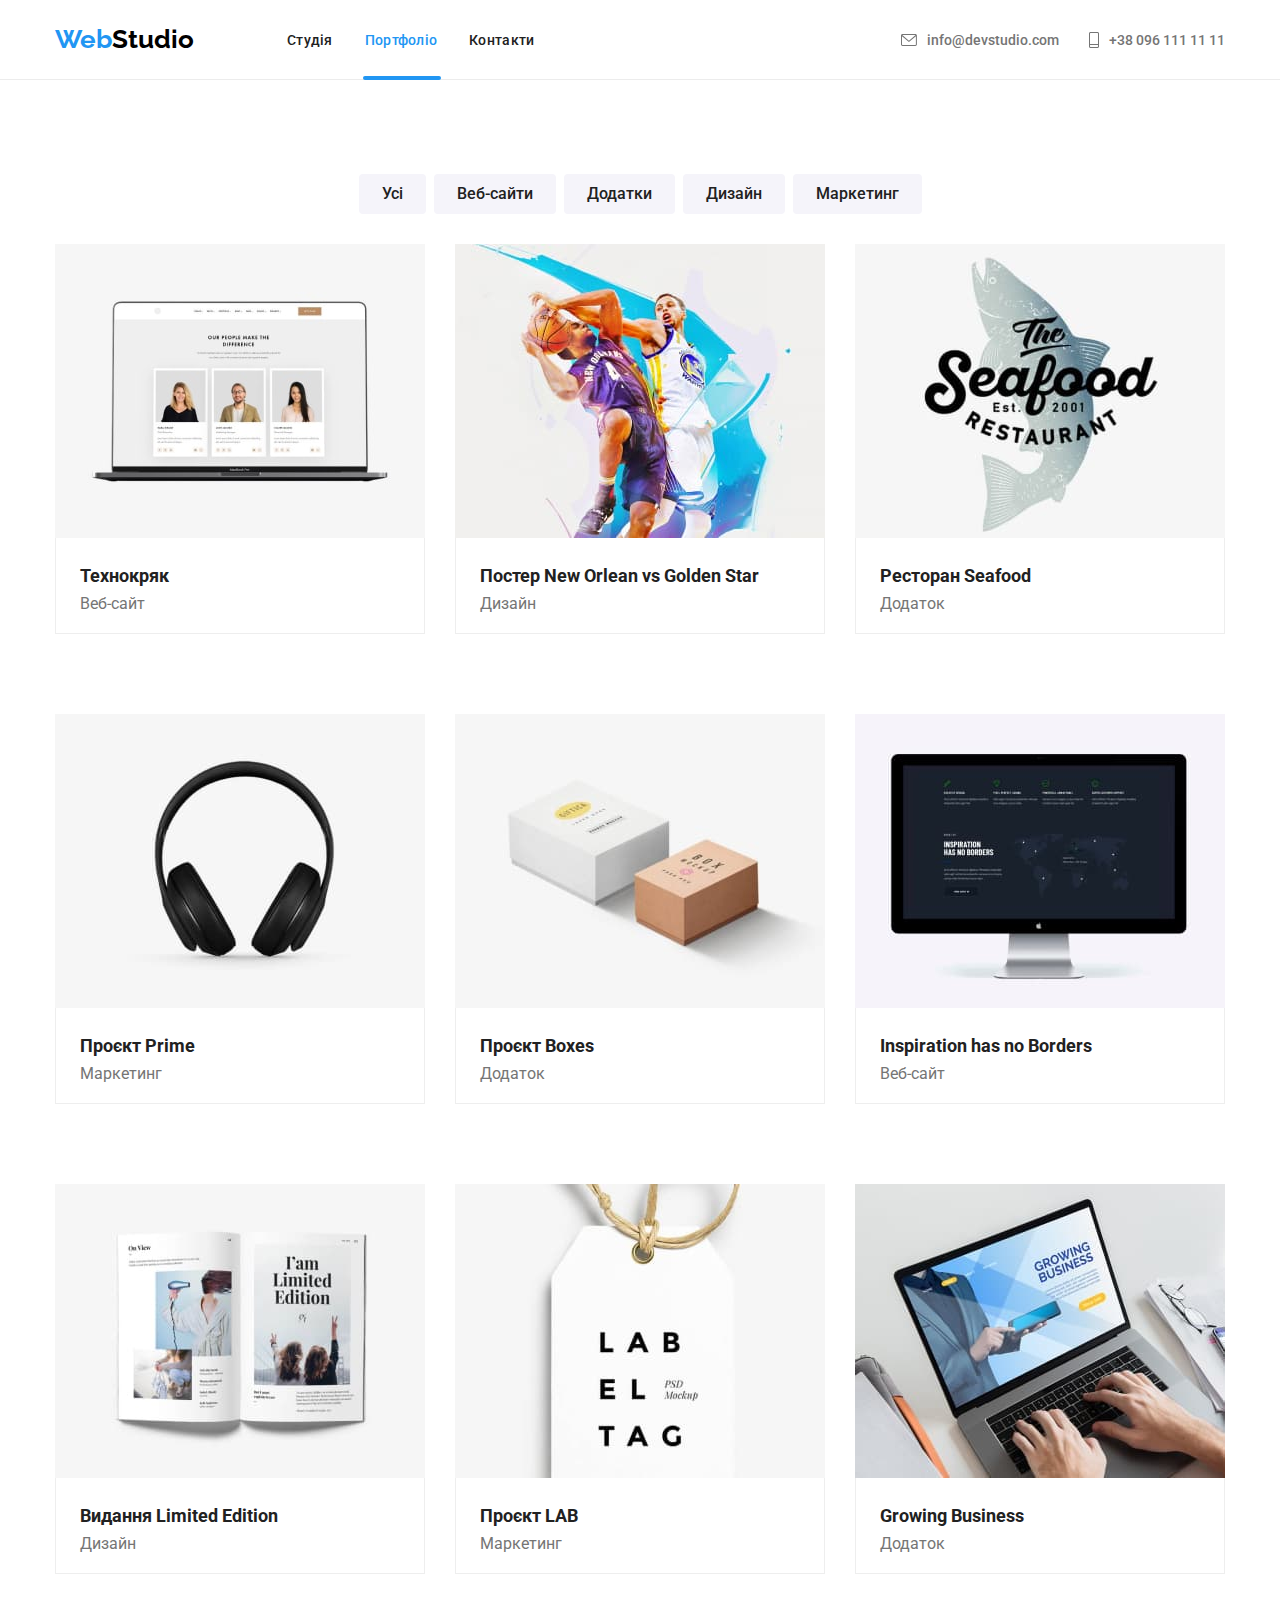
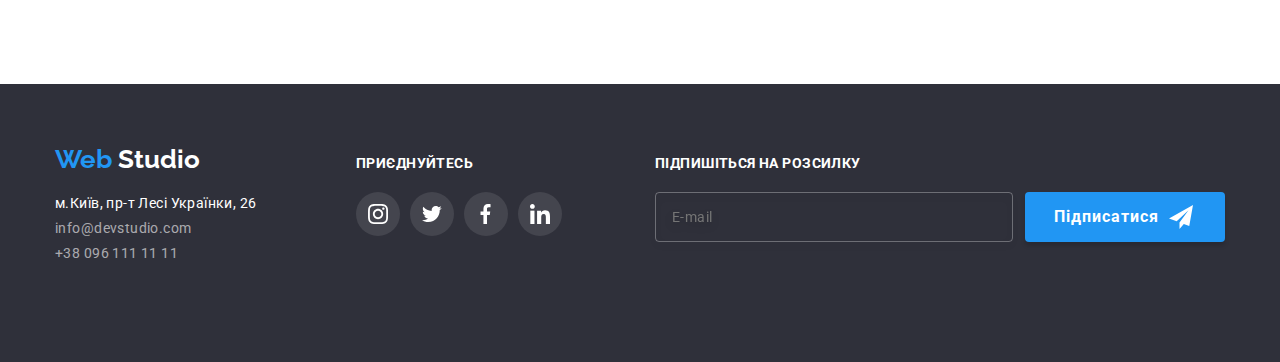
==== commit ce5f63ea: "Adaptation done" ====
--- a/portfolio.html
+++ b/portfolio.html
@@ -27,7 +27,7 @@
           <li class="header__item">
             <div class="header__thumb">
               <a class="link " href="index.html">Студія</a>
-             
+
 
           </li>
           <li class="header__item"><a class="link current" href="portfolio.html">Портфоліо</a></li>
@@ -51,13 +51,62 @@
             </svg>+38 096 111 11 11</a>
         </li>
       </ul>
-      <div class="menu-container">
+      <!--------------------------- Мобільне вікно ------------------------>
+
+      <button type="button" class="menu-container" data-menu-open>
         <a class="menu-logo"> <svg class="icon-logo" height="40" weight="40">
             <use href="./images/icons.svg#icon-menu-logo"></use>
           </svg> </a>
-      </div>
+      </button>
     </div>
 
+    <div class="mob-menu is-hidden " data-menu>
+      <div class="mob_container">
+        <button type="button" class="menu__close" data-menu-close>
+          <svg class="menu__logo">
+            <use href="images/icons.svg#icon-vector-close"></use>
+          </svg>
+        </button>
+
+        <ul class="mob__list">
+          <li class="mob__item"><a class="link current" href="index.html">Студія</a> </li>
+          <li class="mob__item"><a class="link" href="portfolio.html">Портфоліо</a></li>
+          <li class="mob__item"><a class="link" href="">Контакти</a></li>
+        </ul>
+
+        <ul class="mob__contacts">
+          <li class="contacts-item">
+            <a class="mob__tel" href="tel:+380961111111"> +38 096 111 11 11</a>
+          <li class="contacts-item">
+            <a class="mob__mail" href="mailto:info@devstudio.com"> info@devstudio.com</a>
+          </li>
+
+          </li>
+        </ul>
+
+
+
+        <div class="mob_socials">
+          <ul class="mob_socials-list">
+            <li class="mob_socials-item ">
+              <a class="social-link" href="#">Instagram </a>
+            </li>
+
+            <li class="mob_socials-item ">
+              <a class="social-link" href="#">Twitter </a>
+            </li>
+
+            <li class="mob_socials-item ">
+              <a class="social-link" href="#">Facebook </a>
+            </li>
+
+            <li class="mob_socials-item">
+              <a class="social-link" href="#">LinkedIn </a>
+            </li>
+          </ul>
+        </div>
+      </div>
+    </div>
   </header>
 
   <!----------------------- Main  ----------------------->
@@ -82,7 +131,20 @@
           <li class="projects__item">
             <a href="#" class="projects__link">
               <div class="projects__thumb">
-                <img src="images/imgtechnokrak.jpg" alt="Ноутбук з фотографіями на екрані">
+                <picture>
+                  <source srcset="
+              ./images/imgtechnokrak.jpg 1x,
+              ./images/imgtechnokrak-2x.jpg 2x" media="(min-width:1200px)" />
+                  <source srcset="
+              ./images/tablet/imgnote-tablet.jpg 1x,
+              ./images/tablet/imgnote-tablet-2x.jpg 2x" media="(min-width:768px)" />
+                  <source srcset="
+              ./images/mob/techkrak-mob.jpg 1x,
+              ./images/mob/techkrak-mob-2x.jpg 2x" media="(min-width:480px)" />
+                  <img src="images/imgtechnokrak.jpg" alt="Ноутбук з фотографіями на екрані" />
+
+                </picture>
+
                 <div class="projects__text">
                   <p>Ресурс пропонує комплексні пропозиції з різним рівнем функціоналу та сервісів. Все це дозволить
                     відвідувачу отримати вичерпні відомості про компанію чи приватну особу.</p>
@@ -99,7 +161,20 @@
           <li class="projects__item">
             <a class="projects__link" href="#">
               <div class="projects__thumb">
-                <img src="images/imgposter.jpg" alt="баскетболісти грають за м'яч">
+                <picture>
+                  <source srcset="
+              ./images/imgposter.jpg 1x,
+              ./images/imgposter-2x.jpg 2x" media="(min-width:1200px)" />
+                  <source srcset="
+              ./images/tablet/imgbasket-tablet.jpg 1x,
+              ./images/tablet/imgbasket-tablet-2x.jpg 2x" media="(min-width:768px)" />
+                  <source srcset="
+              ./images/mob/imgbasket-mob.jpg 1x,
+              ./images/mob/imgbasket-mob-2x.jpg 2x" media="(min-width:480px)" />
+                  <img src="images/imgposter.jpg" alt="Баскетболісти грають з м'ячем" />
+
+                </picture>
+
                 <div class="projects__text">
                   <p>Ресурс пропонує комплексні пропозиції з різним рівнем функціоналу та сервісів. Все це дозволить
                     відвідувачу отримати вичерпні відомості про компанію чи приватну особу.</p>
@@ -116,7 +191,19 @@
           <li class="projects__item">
             <a class="projects__link" href="#">
               <div class="projects__thumb">
-                <img src="images/imgseafood.jpg" alt="">
+                <picture>
+                  <source srcset="
+              ./images/imgseafood.jpg 1x,
+              ./images/imgseafood-2x.jpg 2x" media="(min-width:1200px)" />
+                  <source srcset="
+              ./images/tablet/imgseafood-tablet.jpg 1x,
+              ./images/tablet/imgseafood-tablet-2x.jpg 2x" media="(min-width:768px)" />
+                  <source srcset="
+              ./images/mob/imgseafood-mob.jpg 1x,
+              ./images/mob/imgseafood-mob-2x.jpg 2x" media="(min-width:480px)" />
+                  <img src="images/imgseafood.jpg"  alt="Постер з рибою на картинці">
+
+                </picture>
                 <div class="projects__text">
                   <p>Ресурс пропонує комплексні пропозиції з різним рівнем функціоналу та сервісів. Все це дозволить
                     відвідувачу отримати вичерпні відомості про компанію чи приватну особу.</p>
@@ -133,7 +220,20 @@
           <li class="projects__item">
             <a class="projects__link" href="#">
               <div class="projects__thumb">
-                <img src="images/imgphones.jpg" alt="">
+                <picture>
+                  <source srcset="
+              ./images/imgphones.jpg 1x,
+              ./images/imgphones-2x.jpg 2x" media="(min-width:1200px)" />
+                  <source srcset="
+              ./images/tablet/imgphones-tablet.jpg 1x,
+              ./images/tablet/imgphones-tablet-2x.jpg 2x" media="(min-width:768px)" />
+                  <source srcset="
+              ./images/mob/imgphones-mob.jpg 1x,
+              ./images/mob/imgphones-mob-2x.jpg 2x" media="(min-width:480px)" />
+                  <img src="images/imgphones.jpg" alt="Навушники">
+
+                </picture>
+
                 <div class="projects__text">
                   <p>Ресурс пропонує комплексні пропозиції з різним рівнем функціоналу та сервісів. Все це дозволить
                     відвідувачу отримати вичерпні відомості про компанію чи приватну особу.</p>
@@ -150,7 +250,20 @@
           <li class="projects__item">
             <a class="projects__link" href="#">
               <div class="projects__thumb">
-                <img src="images/imgboxs.jpg" alt="">
+                <picture>
+                  <source srcset="
+              ./images/imgboxs.jpg 1x,
+              ./images/imgboxs-2x.jpg 2x" media="(min-width:1200px)" />
+                  <source srcset="
+              ./images/tablet/imgboxes-tablets.jpg 1x,
+              ./images/tablet/imgboxes-tablets-2x.jpg 2x" media="(min-width:768px)" />
+                  <source srcset="
+              ./images/mob/imgboses-mob.jpg 1x,
+              ./images/mob/imgboses-mob-2x.jpg 2x" media="(min-width:480px)" />
+                  <img src="images/imgboxs.jpg" alt="Два ящика">
+
+                </picture>
+
                 <div class="projects__text">
                   <p>Ресурс пропонує комплексні пропозиції з різним рівнем функціоналу та сервісів. Все це дозволить
                     відвідувачу отримати вичерпні відомості про компанію чи приватну особу.</p>
@@ -167,7 +280,20 @@
           <li class="projects__item">
             <a class="projects__link" href="#">
               <div class="projects__thumb">
-                <img src="images/imgmonitor.jpg" alt="">
+                <picture>
+                  <source srcset="
+              ./images/imgmonitor.jpg 1x,
+              ./images/imgmonitor-2x.jpg 2x" media="(min-width:1200px)" />
+                  <source srcset="
+              ./images/tablet/imgmonitor-tablets.jpg 1x,
+              ./images/tablet/imgmonitor-tablets-2x.jpg 2x" media="(min-width:768px)" />
+                  <source srcset="
+              ./images/mob/img-monitor-mob.jpg 1x,
+              ./images/mob/img-monitor-mob-2x.jpg 2x" media="(min-width:480px)" />
+                  <img src="images/imgmonitor.jpg" alt="Включений монітор з графічними віджетами на екрані">
+
+                </picture>
+
                 <div class="projects__text">
                   <p>Ресурс пропонує комплексні пропозиції з різним рівнем функціоналу та сервісів. Все це дозволить
                     відвідувачу отримати вичерпні відомості про компанію чи приватну особу.</p>
@@ -184,7 +310,19 @@
           <li class="projects__item">
             <a class="projects__link" href="#">
               <div class="projects__thumb">
-                <img src="images/imgbook.jpg" alt="">
+                <picture>
+                  <source srcset="
+              ./images/imgbook.jpg 1x,
+              ./images/imgbook-2x.jpg 2x" media="(min-width:1200px)" />
+                  <source srcset="
+              ./images/tablet/imgbook-tablet.jpg 1x,
+              ./images/tablet/imgbook-tablet-2x.jpg 2x" media="(min-width:768px)" />
+                  <source srcset="
+              ./images/mob/imglimited-mob.jpg 1x,
+              ./images/mob/imglimited-mob-2x.jpg 2x" media="(min-width:480px)" />
+                  <img src="images/imgbook.jpg" alt="Книжка">
+                </picture>
+
                 <div class="projects__text">
                   <p>Ресурс пропонує комплексні пропозиції з різним рівнем функціоналу та сервісів. Все це дозволить
                     відвідувачу отримати вичерпні відомості про компанію чи приватну особу.</p>
@@ -201,7 +339,19 @@
           <li class="projects__item">
             <a class="projects__link" href="#">
               <div class="projects__thumb">
-                <img src="images/imglab.jpg" alt="">
+                <picture>
+                  <source srcset="
+              ./images/imglab.jpg 1x,
+              ./images/imglab-2x.jpg 2x" media="(min-width:1200px)" />
+                  <source srcset="
+              ./images/tablet/imglab-tablet.jpg 1x,
+              ./images/tablet/imglab-tablet-2x.jpg 2x" media="(min-width:768px)" />
+                  <source srcset="
+              ./images/mob/imglab-mob.jpg 1x,
+              ./images/mob/imglab-mob-2x.jpg 2x" media="(min-width:480px)" />
+                  <img src="images/imglab.jpg" alt="Лейбл на ниточці">
+                </picture>
+
                 <div class="projects__text">
                   <p>Ресурс пропонує комплексні пропозиції з різним рівнем функціоналу та сервісів. Все це дозволить
                     відвідувачу отримати вичерпні відомості про компанію чи приватну особу.</p>
@@ -218,7 +368,19 @@
           <li class="projects__item">
             <a class="projects__link" href="#">
               <div class="projects__thumb">
-                <img src="images/imgbusiness.jpg" alt="">
+                <picture>
+                  <source srcset="
+              ./images/imgbusiness.jpg 1x,
+              ./images/imgbusiness-2x.jpg 2x" media="(min-width:1200px)" />
+                  <source srcset="
+              ./images/tablet/imgnotehand-tablet.jpg 1x,
+              ./images/tablet/imgnotehand-tablet-2x.jpg 2x" media="(min-width:768px)" />
+                  <source srcset="
+              ./images/mob/imgnotebook-mob.jpg 1x,
+              ./images/mob/imgnotebook-mob-2x.jpg 2x" media="(min-width:480px)" />
+                  <img src="images/imgbusiness.jpg" alt="Руки на працючому ноутбуці">
+                </picture>
+
                 <div class="projects__text">
                   <p>Ресурс пропонує комплексні пропозиції з різним рівнем функціоналу та сервісів. Все це дозволить
                     відвідувачу отримати вичерпні відомості про компанію чи приватну особу.</p>
--- a/css/main.min.css
+++ b/css/main.min.css
@@ -1 +1 @@
-a{text-decoration:none;cursor:pointer}h1,h2,h3,h4,h5,h6,p,ul,ol{margin-top:0;margin-bottom:0;margin-left:0;margin-right:0;list-style:none;padding-left:0}li{line-height:initial}address{font-style:normal}img{display:block;margin:0;max-width:100%;height:auto}.visually-hidden{position:absolute;width:1px;height:1px;margin:-1px;border:0;padding:0;white-space:nowrap;clip-path:inset(100%);clip:rect(0 0 0 0);overflow:hidden}html{box-sizing:border-box}*,*::after,*::before{box-sizing:inherit}*:focus{border:1px solid var(--focus-color)}.section{padding-top:94px;padding-bottom:94px}.section__title{margin-top:0;margin-bottom:50px;color:var(--title-text-color);font-weight:700;font-size:36px;line-height:1.17;text-align:center}/*! modern-normalize v1.0.0 | MIT License | https://github.com/sindresorhus/modern-normalize */*,::after,::before{box-sizing:border-box}:root{-moz-tab-size:4;tab-size:4}html{line-height:1.15;-webkit-text-size-adjust:100%}body{margin:0}body{font-family:system-ui,-apple-system,"Segoe UI",Roboto,Helvetica,Arial,sans-serif,"Apple Color Emoji","Segoe UI Emoji"}hr{height:0;color:inherit}abbr[title]{text-decoration:underline dotted}b,strong{font-weight:bolder}code,kbd,pre,samp{font-family:ui-monospace,SFMono-Regular,Consolas,"Liberation Mono",Menlo,monospace;font-size:1em}small{font-size:80%}sub,sup{font-size:75%;line-height:0;position:relative;vertical-align:baseline}sub{bottom:-0.25em}sup{top:-0.5em}table{text-indent:0;border-color:inherit}button,input,optgroup,select,textarea{font-family:inherit;font-size:100%;line-height:1.15;margin:0}button,select{text-transform:none}[type=button],[type=reset],[type=submit],button{-webkit-appearance:button}::-moz-focus-inner{border-style:none;padding:0}:-moz-focusring{outline:1px dotted ButtonText}:-moz-ui-invalid{box-shadow:none}legend{padding:0}progress{vertical-align:baseline}::-webkit-inner-spin-button,::-webkit-outer-spin-button{height:auto}[type=search]{-webkit-appearance:textfield;outline-offset:-2px}::-webkit-search-decoration{-webkit-appearance:none}::-webkit-file-upload-button{-webkit-appearance:button;font:inherit}summary{display:list-item}:root{--primary-text-color: #757575;--title-text-color: #212121;--accent-color: #2196F3;--hover-color: #2196F3;--focus-color: #2196F3;--link-color: #212121;--primary-bttn-color: #2196F3;--bg-hero-color: linear-gradient(to right, rgba(47, 48, 58, 0.4), rgba(47, 48, 58, 0.4))}.body{background:#fff;color:var(--primary-text-color);font-family:"Roboto",sans-serif;font-style:normal;font-weight:400}.header{display:flex;height:60px}@media screen and (min-width: 768px){.header{height:80px;border-bottom:1px solid #ececec}}@media screen and (min-width: 1200px){.header{height:80px;border-bottom:1px solid #ececec}}.header__container{align-items:center;position:relative;margin:0 auto;width:100%;padding-left:15px;padding-right:15px}@media screen and (min-width: 480px){.header__container{width:480px;height:auto}}@media screen and (min-width: 768px){.header__container{width:768px;height:auto}}@media screen and (min-width: 1200px){.header__container{width:1200px;height:auto}}@media screen and (min-width: 768px){.header__container{display:flex;align-items:center;justify-content:space-between}}@media screen and (min-width: 1200px){.header__container{display:flex;align-items:center;justify-content:space-between}}.header__nav{position:relative;margin-top:16px}@media screen and (min-width: 768px){.header__nav{margin-top:0px;margin-left:0px;display:flex;align-items:center}}@media screen and (min-width: 1200px){.header__nav{margin-top:0px;margin-left:0px;display:flex;align-items:center}}.header__list{display:none}@media screen and (min-width: 768px){.header__list{display:flex;align-items:center;font-weight:500;font-size:14px;line-height:1.14;margin-left:93px}}@media screen and (min-width: 1200px){.header__list{display:flex;align-items:center;font-weight:500;font-size:14px;line-height:1.14;margin-left:93px}}.header__list .link{color:var(--link-color);position:static;transition-duration:250ms;transition-timing-function:cubic-bezier(0.4, 0, 0.2, 1)}.header__list .link:hover{color:var(--hover-color)}.header__list .link:focus{color:var(--focus-color)}.header__list .link.current{color:var(--accent-color)}@media screen and (min-width: 768px){.header__item{padding-top:32px;padding-bottom:32px;margin-right:32px;letter-spacing:.02em}}@media screen and (min-width: 1200px){.header__item{padding-top:32px;padding-bottom:32px;margin-right:32px;letter-spacing:.02em}}.header__item:last-child{margin-right:0px}.header__thumb{position:relative}.contacts{display:none}@media screen and (min-width: 768px){.contacts{display:block;font-weight:500;font-size:14px;line-height:1.14;margin-left:auto}}@media screen and (min-width: 1200px){.contacts{display:flex;font-weight:500;font-size:14px;line-height:1.14;margin-left:auto;gap:30px}}.contacts__link{display:flex;color:var(--primary-text-color);fill:var(--primary-text-color);align-items:center;transition-duration:250ms;transition-timing-function:cubic-bezier(0.4, 0, 0.2, 1)}.contacts__link:hover{color:var(--hover-color);fill:var(--hover-color)}.contacts__link:focus{color:var(--focus-color);fill:var(--hover-color)}@media screen and (min-width: 768px){.contacts__item{display:flex;padding-top:10px;align-items:center}}@media screen and (min-width: 1200px){.contacts__item{display:flex;padding-top:32px;padding-bottom:32px;align-items:center}}.line__studio{position:absolute;width:48px;height:4px;left:-2px;top:45px;background:#2196f3;border-radius:2px}.line__portfolio{position:absolute;width:78px;height:4px;top:76px;left:300px;background:#2196f3;border-radius:2px}@media screen and (min-width: 768px){.line__portfolio{left:298px}}@media screen and (min-width: 1200px){.line__portfolio{left:308px}}.link-svg{margin-right:10px}.menu-container{position:absolute;right:-120px;top:10px}@media screen and (min-width: 768px){.menu-container{display:none}}@media screen and (min-width: 1200px){.menu-container{display:none}}.menu-logo{height:40px;width:40px}.icon-logo{display:block;fill:#212121}.hero__section{background-color:#2f303a;text-align:center;padding-top:200px;padding-bottom:200px;max-width:100%;max-height:auto;margin-left:auto;margin-right:auto;background-image:var(--bg-hero-color),url(../images/mob/hero-bg-mob.jpg);background-repeat:no-repeat;background-size:cover;background-position:center;background-color:#c4c4c4;padding-top:94px;padding-bottom:94px}.hero__section__title{margin-top:0;margin-bottom:50px;color:var(--title-text-color);font-weight:700;font-size:36px;line-height:1.17;text-align:center}@media screen and (min-width: 480px){.hero__section{width:480px}}@media screen and (min-width: 768px){.hero__section{width:768px;background-image:var(--bg-hero-color),url(../images/tablet/header-img-tablet.jpg)}}@media screen and (min-width: 1200px){.hero__section{padding-top:200px;width:1600px;height:600px;background-image:var(--bg-hero-color),url(../images/imgherooverlay.jpg)}}.hero__container{margin:0 auto;width:100%;padding-left:15px;padding-right:15px}@media screen and (min-width: 480px){.hero__container{width:480px;height:auto}}@media screen and (min-width: 768px){.hero__container{width:768px;height:auto}}@media screen and (min-width: 1200px){.hero__container{width:1200px;height:auto}}@media screen and (min-width: 1200px){.hero__container{height:600px}}.hero__title{display:inline-block;height:auto;padding-bottom:30px;font-size:26px;line-height:42px;line-height:1.62;text-transform:uppercase;color:#fff;letter-spacing:6%}@media screen and (min-width: 480px){.hero__title{width:360px}}@media screen and (min-width: 768px){.hero__title{width:360px;font-size:26px;line-height:42px;line-height:1.62}}@media screen and (min-width: 1200px){.hero__title{width:696px;font-weight:900;font-size:44px;line-height:1.36}}.button__design{box-shadow:0px 4px 4px rgba(0,0,0,.15);background-color:#2196f3;padding:10px 24px;min-width:152px;color:#fff;font-weight:700;font-size:16px;line-height:1.88;letter-spacing:6%}@media screen and (min-width: 1200px){.button__design{padding:10px 32px}}.features__container{margin:0 auto;width:100%;padding-left:15px;padding-right:15px}@media screen and (min-width: 480px){.features__container{width:480px;height:auto}}@media screen and (min-width: 768px){.features__container{width:768px;height:auto}}@media screen and (min-width: 1200px){.features__container{width:1200px;height:auto}}.features__section{padding-top:94px;padding-bottom:94px}.features__section__title{margin-top:0;margin-bottom:50px;color:var(--title-text-color);font-weight:700;font-size:36px;line-height:1.17;text-align:center}.features__wrap{display:flex;flex-wrap:wrap;gap:30px}.features__item{align-items:center}@media screen and (min-width: 480px){.features__item{width:450px;height:auto}}@media screen and (min-width: 768px){.features__item{width:calc((100% - 30px)/2)}}@media screen and (min-width: 1200px){.features__item{width:270px}}.features__thumb{text-align:center;display:flex;width:100%;height:120px;align-items:center;background-color:#f5f4fa;border-radius:4px;justify-content:center}.features__title{text-align:center;padding-top:30px;padding-bottom:10px;font-weight:700;font-size:14px;line-height:1.14;text-transform:uppercase;color:var(--title-text-color)}.features__text{width:100%;font-size:14px;line-height:1.71;padding-bottom:30px}@media screen and (min-width: 768px){.features__text{padding-bottom:0}}.team__container{margin:0 auto;width:100%;padding-left:15px;padding-right:15px}@media screen and (min-width: 480px){.team__container{width:480px;height:auto}}@media screen and (min-width: 768px){.team__container{width:768px;height:auto}}@media screen and (min-width: 1200px){.team__container{width:1200px;height:auto}}.team__section{background-color:#f5f4fa;padding-top:94px;padding-bottom:94px}.team__section__title{margin-top:0;margin-bottom:50px;color:var(--title-text-color);font-weight:700;font-size:36px;line-height:1.17;text-align:center}.team__list{display:flex;flex-wrap:wrap;gap:30px;margin:0 auto;width:100%}.team__item{width:100%;padding-top:30px;padding-bottom:16px}.team__hero{background-color:#fff;box-shadow:0px 1px 3px rgba(0,0,0,.12),0px 1px 1px rgba(0,0,0,.14),0px 2px 1px rgba(0,0,0,.2);border-radius:0px 0px 4px 4px}@media screen and (min-width: 480px){.team__hero{width:450px}}@media screen and (min-width: 768px){.team__hero{width:calc((100% - 30px)/2)}}@media screen and (min-width: 1200px){.team__hero{width:270px}}.team__title{margin-bottom:10px;font-weight:500;font-size:16px;line-height:1.19;text-align:center;color:var(--title-text-color)}.team__text{font-size:16px;line-height:1.19;text-align:center;color:var(--primary-text-color)}.team__actions{display:block;padding:0;margin:0;list-style:0}.button{display:flex;padding:0;border:none;gap:10px;padding-bottom:30px;justify-content:center;background-size:20px 20px}.button__icon{display:inline-block;padding:12px;width:44px;height:44px;fill:#afb1b8;background-color:#fff;align-items:center;text-align:center;border-radius:50%;transition-duration:250ms;transition-timing-function:cubic-bezier(0.4, 0, 0.2, 1)}.button__icon:hover{fill:#fff;background-color:#2196f3;cursor:pointer}.button__logo{width:20px;height:20px}.clients__section{padding-top:94px;padding-bottom:94px}.clients__section__title{margin-top:0;margin-bottom:50px;color:var(--title-text-color);font-weight:700;font-size:36px;line-height:1.17;text-align:center}.clients__container{margin:0 auto;width:100%;padding-left:15px;padding-right:15px;width:100%}@media screen and (min-width: 480px){.clients__container{width:480px;height:auto}}@media screen and (min-width: 768px){.clients__container{width:768px;height:auto}}@media screen and (min-width: 1200px){.clients__container{width:1200px;height:auto}}.clients__block{display:block;padding:0;margin:0;list-style:0}.clients__list{display:flex;flex-wrap:wrap;gap:30px;margin:0 auto;width:100%;justify-content:center}.clients__thumb{display:flex;content:"";width:210px;height:92px;align-items:center;background:rgba(0,0,0,0);justify-content:center;border:1px solid #afb1b8;border-radius:4px;cursor:pointer;transition-duration:250ms;transition-timing-function:cubic-bezier(0.4, 0, 0.2, 1)}@media screen and (min-width: 480px){.clients__thumb{width:210px;height:92px}}@media screen and (min-width: 768px){.clients__thumb{width:226px;height:92px}}@media screen and (min-width: 1200px){.clients__thumb{width:170px;height:92px}}.clients__thumb:hover .clients__icon{fill:#2196f3}.clients__thumb:hover{border:1px solid #2196f3;fill:#2196f3}.clients__icon{fill:#afb1b8;background:rgba(0,0,0,0);width:106px;height:60px;transition-duration:250ms;transition-timing-function:cubic-bezier(0.4, 0, 0.2, 1)}.modal{width:100%;height:100%;position:fixed;top:0;background-color:rgba(65,56,56,.5215686275);animation-fill-mode:none;opacity:1;transition-duration:250ms;transition-timing-function:cubic-bezier(0.4, 0, 0.2, 1)}.modal__container{width:450px;min-height:609px;padding:40px;background-color:#fff;box-shadow:0px 1px 3px rgba(0,0,0,.12),0px 1px 1px rgba(0,0,0,.14),0px 2px 1px rgba(0,0,0,.2);border-radius:4px;position:absolute;top:50%;left:50%;transform:translate(-50%, -50%);display:block}@media screen and (min-width: 1200px){.modal__container{width:528px;min-height:581px}}.modal__title{margin-bottom:30px;font-weight:700;font-size:20px;line-height:23px;text-align:center;letter-spacing:.03em;color:#212121}.modal__form{position:relative;display:flex;flex-direction:column;text-align:left;align-items:center;font-weight:400;font-size:12px;line-height:1.17;letter-spacing:.01em;color:#757575;transition-duration:250ms;transition-timing-function:cubic-bezier(0.4, 0, 0.2, 1)}.modal__close{position:absolute;width:30px;height:30px;background-color:rgba(0,0,0,0);border-radius:50%;right:8px;top:8px;border:1px solid rgba(0,0,0,.1);transition-duration:250ms;transition-timing-function:cubic-bezier(0.4, 0, 0.2, 1)}.modal__close:hover .close__logo{fill:#2196f3;cursor:pointer}.close__logo{width:11px;height:11px;border-color:#757575;fill:#000}.is-hidden{opacity:0;pointer-events:0;visibility:hidden;transform:scaleY(1);transition-duration:250ms;transition-timing-function:cubic-bezier(0.4, 0, 0.2, 1)}.form__field textarea{padding-top:12px;padding-left:18px;border-radius:4px;resize:none}.form__field textarea::placeholder{font-weight:400;font-size:12px;line-height:1.17;letter-spacing:.01em;color:rgba(117,117,117,.5)}.form__field{display:flex;flex-direction:column;margin-bottom:20px;width:370px;text-align:left;transition-duration:250ms;transition-timing-function:cubic-bezier(0.4, 0, 0.2, 1)}@media screen and (min-width: 1200px){.form__field{width:448px}}.form__field input{width:370px;height:40px;border:1px solid rgba(33,33,33,.2);border-radius:4px;padding-left:42px}@media screen and (min-width: 768px){.form__field input{width:448px}}@media screen and (min-width: 1200px){.form__field input{width:448px}}.form__field:hover input{border:1px solid var(--hover-color);cursor:pointer}.form__field:focus input{border:1px solid var(--hover-color)}.form__field:focus-within{fill:var(--focus-color)}.form__field textarea{border:1px solid rgba(33,33,33,.2)}.form__field:hover textarea{border:1px solid var(--hover-color);cursor:pointer}.form__field:hover{fill:#188ce8}.form__label{margin-bottom:4px}.form__input:active{fill:var(--focus-color);border:1px solid var(--focus-color)}.form__input:focus{outline:none !important;border-color:var(--focus-color)}.form__area{height:120px}.form__area:focus{outline:none !important;border-color:var(--focus-color)}.link__legal{color:#2196f3;line-height:1;border-bottom:1px solid #2196f3}.name__logo{width:12px;height:12px}.modal__logo{position:absolute;left:15px;top:30px}.telephone__logo{width:13px;height:13px}.modal__telephone{position:absolute;left:15px;top:110px}.mail__logo{width:15px;height:12px}.modal__mail{position:absolute;left:15px;top:188px}.checkbox{display:flex;width:1px;height:1px;margin:-1px;border:0;padding:0;white-space:nowrap;clip-path:inset(100%);clip:rect(0 0 0 0);overflow:hidden}.checkbox__form{position:relative;display:flex;align-items:center}.checkbox__policy{padding-left:7px;display:flex;width:400px;font-weight:400;font-size:12px;line-height:1.17;letter-spacing:.03em;color:#757575;justify-content:center;align-items:center;transition-duration:250ms;transition-timing-function:cubic-bezier(0.4, 0, 0.2, 1)}@media screen and (min-width: 768px){.checkbox__policy{font-size:12px}}@media screen and (min-width: 1200px){.checkbox__policy{font-size:14px;line-height:1.71}}.checkbox__logo{position:absolute;width:16px;height:15px;fill:#212121;left:15px;align-items:center;border-radius:2px}@media screen and (min-width: 1200px){.checkbox__logo{left:-13px}}.checkbox:checked+.checkbox__logo{fill:#2196f3;background:#2196f3}.approve__logo{position:absolute;width:11px;height:8px;fill:#fff;left:17px;align-items:center}@media screen and (min-width: 1200px){.approve__logo{left:-10px}}.checkbox:checked+.approve__logo{fill:#2196f3}.modal__button{width:200px;height:50px;font-weight:700;font-size:16px;line-height:1.9;align-items:center;text-align:center;letter-spacing:.06em;color:#fff;background:#188ce8;box-shadow:0px 4px 4px rgba(0,0,0,.15);border-radius:4px;margin-left:auto;margin-top:30px}.footer{padding-top:60px;background-color:#2f303a}.footer--container{align-items:center;text-align:center;margin:0 auto;width:100%;padding-left:15px;padding-right:15px}@media screen and (min-width: 480px){.footer--container{width:480px;height:auto}}@media screen and (min-width: 768px){.footer--container{width:768px;height:auto}}@media screen and (min-width: 1200px){.footer--container{width:1200px;height:auto}}@media screen and (min-width: 480px){.footer--container{align-items:center;text-align:center}}@media screen and (min-width: 768px){.footer--container{align-items:baseline;text-align:center;flex-wrap:wrap;display:flex;justify-content:space-around}}@media screen and (min-width: 1200px){.footer--container{display:flex;align-items:baseline;text-align:left}}.footer--address{display:inline-block;align-items:center;text-align:center}@media screen and (min-width: 480px){.footer--address{display:inline-block;align-items:center;text-align:center}}@media screen and (min-width: 768px){.footer--address{display:inline-block;align-items:center;text-align:center}}@media screen and (min-width: 1200px){.footer--address{display:inline-block;align-items:left;text-align:left}}.footer__nav{width:100%;display:inline-block;padding-bottom:60px;font-style:normal;font-weight:400;font-size:14px;line-height:1.71;letter-spacing:.03em;transition-duration:250ms;transition-timing-function:cubic-bezier(0.4, 0, 0.2, 1)}@media screen and (min-width: 1200px){.footer__nav{width:231px;margin-right:70px}}.footer__nav .address{display:inline-block;margin-bottom:9px;color:#fff}.footer__nav .contact{display:inline-block;margin-bottom:9px;color:rgba(255,255,255,.6)}.footer__nav .link:hover,.footer__nav link:focus{color:var(--focus-color)}.footer__title{font-weight:700;font-size:14px;line-height:1.14;padding-top:12px;padding-bottom:20px;letter-spacing:.03em;text-transform:uppercase;color:#fff;text-align:center}@media screen and (min-width: 1200px){.footer__title{text-align:left}}.socials{display:block;padding:0;margin:0;list-style:0}.socials__list{display:flex;padding:0;border:none;gap:10px;justify-content:center;background-size:20px 20px;margin-bottom:60px}@media screen and (min-width: 480px){.socials__list{margin-bottom:60px}}@media screen and (min-width: 768px){.socials__list{margin-bottom:60px}}@media screen and (min-width: 1200px){.socials__list{margin-bottom:0px}}.socials__item{display:inline-block;padding:12px;width:44px;height:44px;fill:#fff;background-color:rgba(255,255,255,.1);align-items:center;text-align:center;border-radius:50%;transition-duration:250ms;transition-timing-function:cubic-bezier(0.4, 0, 0.2, 1)}.socials__item:hover{fill:#fff;background-color:#2196f3;cursor:pointer}.socials__button{width:20px;height:20px}.button{display:flex;padding:0;border:none;gap:10px;margin-bottom:30px;justify-content:center;background-size:20px 20px}.button__icon{display:inline-block;padding:12px;width:44px;height:44px;fill:#afb1b8;background-color:#fff;align-items:center;text-align:center;border-radius:50%;transition-duration:250ms;transition-timing-function:cubic-bezier(0.4, 0, 0.2, 1)}.button__icon:hover{fill:#fff;background-color:#2196f3;cursor:pointer}.button__logo{width:20px;height:20px}.projects__section{padding-top:94px;padding-bottom:94px;margin:0 auto;width:100%;padding-left:15px;padding-right:15px;padding-top:0px}.projects__section__title{margin-top:0;margin-bottom:50px;color:var(--title-text-color);font-weight:700;font-size:36px;line-height:1.17;text-align:center}@media screen and (min-width: 480px){.projects__section{width:480px;height:auto}}@media screen and (min-width: 768px){.projects__section{width:768px;height:auto}}@media screen and (min-width: 1200px){.projects__section{width:1200px;height:auto}}.projects__list{display:flex;flex-wrap:wrap;justify-content:center;gap:30px}.projects__list .title{color:var(--title-text-color);font-weight:700;font-size:18px;line-height:2}.projects__list .text{color:var(--primary-text-color)}.projects__item{width:100%}@media screen and (min-width: 480px){.projects__item{width:450px}}@media screen and (min-width: 768px){.projects__item{width:354px}}@media screen and (min-width: 1200px){.projects__item{width:370px;justify-content:none;gap:0}.projects__item:nth-child(3n){margin-right:0}.projects__item:nth-last-child(-n+3){margin-bottom:0}}.projects__item>.title{display:block;align-items:center}.projects__item>.text{display:block;align-items:center}.projects__thumb{position:relative;width:100%;height:100%;overflow:hidden}@media screen and (min-width: 480px){.projects__thumb{width:450px;height:404px}}@media screen and (min-width: 768px){.projects__thumb{width:354px;height:440px}}@media screen and (min-width: 1200px){.projects__thumb{width:370px;height:294px}}.projects__link:hover{display:block;box-shadow:0px 1px 1px rgba(0,0,0,.12),0px 4px 4px rgba(0,0,0,.06),1px 4px 6px rgba(0,0,0,.16);transition-duration:250ms;transition-timing-function:cubic-bezier(0.4, 0, 0.2, 1)}.projects__box{padding:20px 24px;border:1px solid #eee;border-top:0}.projects__text{opacity:0;position:absolute;top:0;left:0;height:100%;padding:63px 24px;font-size:18px;line-height:1.56;letter-spacing:.03em;background-color:rgba(33,150,243,.9);color:#fff;transform:translateY(100%);transition-duration:250ms;transition-timing-function:cubic-bezier(0.4, 0, 0.2, 1)}.projects__item:hover .projects__text{transform:translateY(0);opacity:1}.examples__container{margin:0 auto;width:100%;padding-left:15px;padding-right:15px}@media screen and (min-width: 480px){.examples__container{width:480px;height:auto}}@media screen and (min-width: 768px){.examples__container{width:768px;height:auto}}@media screen and (min-width: 1200px){.examples__container{width:1200px;height:auto}}.examples__section{padding-top:94px;padding-bottom:94px;display:none;padding-top:0px}.examples__section__title{margin-top:0;margin-bottom:50px;color:var(--title-text-color);font-weight:700;font-size:36px;line-height:1.17;text-align:center}@media screen and (min-width: 1200px){.examples__section{display:inline}}.examples__list{display:flex;gap:30px}.examples__thumb{position:relative}.examples__text{position:absolute;display:inline-block;width:370px;height:70px;padding:27px;bottom:0;color:#fff;font-style:Bold;font-size:14px;line-height:1.14;text-align:center;letter-spacing:.03em;text-transform:uppercase;background:rgba(47,48,58,.8)}button{cursor:pointer;border-radius:4px;border:1px solid rgba(0,0,0,0);margin-left:auto}.filters{padding-top:94px;padding-bottom:94px;display:flex;align-items:center;justify-content:center;gap:8px;margin-bottom:15px;padding-bottom:50px;flex-direction:row;flex-wrap:wrap;justify-content:flex-start}.filters__title{margin-top:0;margin-bottom:50px;color:var(--title-text-color);font-weight:700;font-size:36px;line-height:1.17;text-align:center}@media screen and (min-width: 480px){.filters{margin-bottom:15px;padding-bottom:25px}}@media screen and (min-width: 768px){.filters{padding-bottom:30px;margin-bottom:0px;justify-content:center}}@media screen and (min-width: 1200px){.filters{margin-bottom:0px}}.filters__button{display:inline-block;color:#212121;background:#f5f4fa;padding:6px 22px;font-weight:500;font-size:16px;line-height:1.62;margin-right:auto;margin-left:auto;text-align:center;transition-duration:250ms;transition-timing-function:cubic-bezier(0.4, 0, 0.2, 1)}.filters__button:hover{color:#fff;background-color:var(--primary-bttn-color);box-shadow:0px 3px 1px rgba(0,0,0,.1),0px 1px 2px rgba(0,0,0,.08),0px 2px 2px rgba(0,0,0,.12)}.filters__button:focus{color:#fff;background-color:var(--primary-bttn-color);box-shadow:0px 3px 1px rgba(0,0,0,.1),0px 1px 2px rgba(0,0,0,.08),0px 2px 2px rgba(0,0,0,.12)}.filters__section{padding-top:94px;padding-bottom:94px}.filters__section__title{margin-top:0;margin-bottom:50px;color:var(--title-text-color);font-weight:700;font-size:36px;line-height:1.17;text-align:center}.filters__container{margin:0 auto;width:100%;padding-left:15px;padding-right:15px}@media screen and (min-width: 480px){.filters__container{width:480px;height:auto}}@media screen and (min-width: 768px){.filters__container{width:768px;height:auto}}@media screen and (min-width: 1200px){.filters__container{width:1200px;height:auto}}.filters__item{display:block}.filters__item:last-child{margin-right:0}.footer__logo{display:inline-block;color:#000;font-family:"Raleway";font-style:normal;font-weight:700;font-size:26px;line-height:1.19}.footer__logo-white{display:inline-block;margin-bottom:20px;color:#fff}.footer__logo-blue{display:inline-block;align-items:center;color:#2196f3}.logo{display:inline-block;color:#000;font-family:"Raleway";font-style:normal;font-weight:700;font-size:24px;line-height:1.38;letter-spacing:3%}@media screen and (min-width: 768px){.logo{font-size:24px;line-height:1.38;letter-spacing:3%}}@media screen and (min-width: 1200px){.logo{font-size:26px;line-height:1.19;letter-spacing:3%}}.logo--blue{display:inline-block;align-items:center;color:#2196f3}@media screen and (min-width: 1200px){.footer__mail{margin-left:93px}}.footer__field{display:block;background-color:rgba(0,0,0,0)}@media screen and (min-width: 480px){.footer__field{align-items:center;text-align:center;padding-bottom:60px}}@media screen and (min-width: 768px){.footer__field{display:flex;flex-wrap:wrap;justify-content:space-around;flex-direction:column;align-items:center}}@media screen and (min-width: 1200px){.footer__field{display:flex;align-items:flex-start;flex-direction:row}}.footer__field input{display:inline-block;width:100%;height:50px;font-weight:400;font-size:14px;line-height:1.25;align-items:center;letter-spacing:.03em;color:rgba(255,255,255,.6);padding:15px 0px 15px 16px;background-color:rgba(0,0,0,0);border:1px solid rgba(255,255,255,.3);filter:drop-shadow(0px 4px 4px rgba(0, 0, 0, 0.15));border-radius:4px;margin-bottom:20px}@media screen and (min-width: 480px){.footer__field input{margin-bottom:20px}}@media screen and (min-width: 768px){.footer__field input{margin-bottom:20px;width:450px;height:50px}}@media screen and (min-width: 1200px){.footer__field input{width:358px;height:50px;margin-bottom:0px}}.footer__subscribtion{display:inline-block;width:200px;height:50px;padding:10px 10px 10px 28px;margin-left:12px;font-weight:700;font-size:16px;line-height:1.88;background-color:#2196f3;box-shadow:0px 4px 4px rgba(0,0,0,.15);border-radius:4px;text-align:center;align-items:center;letter-spacing:.06em;color:#fff;margin-bottom:60px}@media screen and (min-width: 1200px){.footer__subscribtion{display:flex}}.footer__send{margin-left:10px;width:24px;height:24px;fill:#fff;background:rgba(0,0,0,0)}/*# sourceMappingURL=main.min.css.map */+a{text-decoration:none;cursor:pointer}h1,h2,h3,h4,h5,h6,p,ul,ol{margin-top:0;margin-bottom:0;margin-left:0;margin-right:0;list-style:none;padding-left:0}li{line-height:initial}address{font-style:normal}img{display:block;margin:0;max-width:100%;height:auto}.visually-hidden{position:absolute;width:1px;height:1px;margin:-1px;border:0;padding:0;white-space:nowrap;clip-path:inset(100%);clip:rect(0 0 0 0);overflow:hidden}html{box-sizing:border-box}*,*::after,*::before{box-sizing:inherit}*:focus{border:1px solid var(--focus-color)}.section{padding-top:94px;padding-bottom:94px}.section__title{margin-top:0;margin-bottom:50px;color:var(--title-text-color);font-weight:700;font-size:36px;line-height:1.17;text-align:center}/*! modern-normalize v1.0.0 | MIT License | https://github.com/sindresorhus/modern-normalize */*,::after,::before{box-sizing:border-box}:root{-moz-tab-size:4;tab-size:4}html{line-height:1.15;-webkit-text-size-adjust:100%}body{margin:0}body{font-family:system-ui,-apple-system,"Segoe UI",Roboto,Helvetica,Arial,sans-serif,"Apple Color Emoji","Segoe UI Emoji"}hr{height:0;color:inherit}abbr[title]{text-decoration:underline dotted}b,strong{font-weight:bolder}code,kbd,pre,samp{font-family:ui-monospace,SFMono-Regular,Consolas,"Liberation Mono",Menlo,monospace;font-size:1em}small{font-size:80%}sub,sup{font-size:75%;line-height:0;position:relative;vertical-align:baseline}sub{bottom:-0.25em}sup{top:-0.5em}table{text-indent:0;border-color:inherit}button,input,optgroup,select,textarea{font-family:inherit;font-size:100%;line-height:1.15;margin:0}button,select{text-transform:none}[type=button],[type=reset],[type=submit],button{-webkit-appearance:button}::-moz-focus-inner{border-style:none;padding:0}:-moz-focusring{outline:1px dotted ButtonText}:-moz-ui-invalid{box-shadow:none}legend{padding:0}progress{vertical-align:baseline}::-webkit-inner-spin-button,::-webkit-outer-spin-button{height:auto}[type=search]{-webkit-appearance:textfield;outline-offset:-2px}::-webkit-search-decoration{-webkit-appearance:none}::-webkit-file-upload-button{-webkit-appearance:button;font:inherit}summary{display:list-item}:root{--primary-text-color: #757575;--title-text-color: #212121;--accent-color: #2196F3;--hover-color: #2196F3;--focus-color: #2196F3;--link-color: #212121;--primary-bttn-color: #2196F3;--bg-hero-color: linear-gradient(to right, rgba(47, 48, 58, 0.4), rgba(47, 48, 58, 0.4))}.body{background:#fff;color:var(--primary-text-color);font-family:"Roboto",sans-serif;font-style:normal;font-weight:400}.header{display:flex;height:60px}@media screen and (min-width: 768px){.header{height:80px;border-bottom:1px solid #ececec}}@media screen and (min-width: 1200px){.header{height:80px;border-bottom:1px solid #ececec}}.header__container{align-items:center;position:relative;margin:0 auto;width:100%;padding-left:15px;padding-right:15px}@media screen and (min-width: 480px){.header__container{width:480px;height:auto}}@media screen and (min-width: 768px){.header__container{width:768px;height:auto}}@media screen and (min-width: 1200px){.header__container{width:1200px;height:auto}}@media screen and (min-width: 768px){.header__container{display:flex;align-items:center;justify-content:space-between}}@media screen and (min-width: 1200px){.header__container{display:flex;align-items:center;justify-content:space-between}}.header__nav{position:relative;margin-top:16px}@media screen and (min-width: 768px){.header__nav{margin-top:0px;margin-left:0px;display:flex;align-items:center}}@media screen and (min-width: 1200px){.header__nav{margin-top:0px;margin-left:0px;display:flex;align-items:center}}.header__list{display:none}@media screen and (min-width: 768px){.header__list{display:flex;align-items:center;font-weight:500;font-size:14px;line-height:1.14;margin-left:93px}}@media screen and (min-width: 1200px){.header__list{display:flex;align-items:center;font-weight:500;font-size:14px;line-height:1.14;margin-left:93px}}.header__list .link{color:var(--link-color);position:static;transition-duration:250ms;transition-timing-function:cubic-bezier(0.4, 0, 0.2, 1)}.header__list .link:hover{color:var(--hover-color)}.header__list .link:focus{color:var(--focus-color)}.header__list .link.current{color:var(--accent-color)}@media screen and (min-width: 768px){.header__item{padding-top:32px;padding-bottom:32px;margin-right:32px;letter-spacing:.02em}}@media screen and (min-width: 1200px){.header__item{padding-top:32px;padding-bottom:32px;margin-right:32px;letter-spacing:.02em}}.header__item:last-child{margin-right:0px}.header__thumb{position:relative}.contacts{display:none}@media screen and (min-width: 768px){.contacts{display:block;font-weight:500;font-size:14px;line-height:1.14;margin-left:auto}}@media screen and (min-width: 1200px){.contacts{display:flex;font-weight:500;font-size:14px;line-height:1.14;margin-left:auto;gap:30px}}.contacts__link{display:flex;color:var(--primary-text-color);fill:var(--primary-text-color);align-items:center;transition-duration:250ms;transition-timing-function:cubic-bezier(0.4, 0, 0.2, 1)}.contacts__link:hover{color:var(--hover-color);fill:var(--hover-color)}.contacts__link:focus{color:var(--focus-color);fill:var(--hover-color)}@media screen and (min-width: 768px){.contacts__item{display:flex;padding-top:10px;align-items:center}}@media screen and (min-width: 1200px){.contacts__item{display:flex;padding-top:32px;padding-bottom:32px;align-items:center}}.line__studio{position:absolute;width:48px;height:4px;left:-2px;top:45px;background:#2196f3;border-radius:2px}.line__portfolio{position:absolute;width:78px;height:4px;top:76px;left:300px;background:#2196f3;border-radius:2px}@media screen and (min-width: 768px){.line__portfolio{left:298px}}@media screen and (min-width: 1200px){.line__portfolio{left:308px}}.link-svg{margin-right:10px}.menu-container{position:absolute;right:-120px;top:10px}@media screen and (min-width: 768px){.menu-container{display:none}}@media screen and (min-width: 1200px){.menu-container{display:none}}.menu-logo{height:40px;width:40px}.icon-logo{display:block;fill:#212121}.hero__section{background-color:#2f303a;text-align:center;padding-top:200px;padding-bottom:200px;max-width:100%;max-height:auto;margin-left:auto;margin-right:auto;background-image:var(--bg-hero-color),url(../images/mob/hero-bg-mob.jpg);background-repeat:no-repeat;background-size:cover;background-position:center;background-color:#c4c4c4;padding-top:94px;padding-bottom:94px}.hero__section__title{margin-top:0;margin-bottom:50px;color:var(--title-text-color);font-weight:700;font-size:36px;line-height:1.17;text-align:center}@media screen and (min-width: 480px){.hero__section{width:480px}}@media screen and (min-width: 768px){.hero__section{width:768px;background-image:var(--bg-hero-color),url(../images/tablet/header-img-tablet.jpg)}}@media screen and (min-width: 1200px){.hero__section{padding-top:200px;width:1600px;height:600px;background-image:var(--bg-hero-color),url(../images/imgherooverlay.jpg)}}.hero__container{margin:0 auto;width:100%;padding-left:15px;padding-right:15px}@media screen and (min-width: 480px){.hero__container{width:480px;height:auto}}@media screen and (min-width: 768px){.hero__container{width:768px;height:auto}}@media screen and (min-width: 1200px){.hero__container{width:1200px;height:auto}}@media screen and (min-width: 1200px){.hero__container{height:600px}}.hero__title{display:inline-block;height:auto;padding-bottom:30px;font-size:26px;line-height:42px;line-height:1.62;text-transform:uppercase;color:#fff;letter-spacing:6%}@media screen and (min-width: 480px){.hero__title{width:360px}}@media screen and (min-width: 768px){.hero__title{width:360px;font-size:26px;line-height:42px;line-height:1.62}}@media screen and (min-width: 1200px){.hero__title{width:696px;font-weight:900;font-size:44px;line-height:1.36}}.button__design{box-shadow:0px 4px 4px rgba(0,0,0,.15);background-color:#2196f3;padding:10px 24px;min-width:152px;color:#fff;font-weight:700;font-size:16px;line-height:1.88;letter-spacing:6%}@media screen and (min-width: 1200px){.button__design{padding:10px 32px}}.features__container{margin:0 auto;width:100%;padding-left:15px;padding-right:15px}@media screen and (min-width: 480px){.features__container{width:480px;height:auto}}@media screen and (min-width: 768px){.features__container{width:768px;height:auto}}@media screen and (min-width: 1200px){.features__container{width:1200px;height:auto}}.features__section{padding-top:94px;padding-bottom:94px}.features__section__title{margin-top:0;margin-bottom:50px;color:var(--title-text-color);font-weight:700;font-size:36px;line-height:1.17;text-align:center}.features__wrap{display:flex;flex-wrap:wrap;gap:30px}.features__item{align-items:center}@media screen and (min-width: 480px){.features__item{width:450px;height:auto}}@media screen and (min-width: 768px){.features__item{width:calc((100% - 30px)/2)}}@media screen and (min-width: 1200px){.features__item{width:270px}}.features__thumb{text-align:center;display:flex;width:100%;height:120px;align-items:center;background-color:#f5f4fa;border-radius:4px;justify-content:center}.features__title{text-align:center;padding-top:30px;padding-bottom:10px;font-weight:700;font-size:14px;line-height:1.14;text-transform:uppercase;color:var(--title-text-color)}.features__text{width:100%;font-size:14px;line-height:1.71;padding-bottom:30px}@media screen and (min-width: 768px){.features__text{padding-bottom:0}}.team__container{margin:0 auto;width:100%;padding-left:15px;padding-right:15px}@media screen and (min-width: 480px){.team__container{width:480px;height:auto}}@media screen and (min-width: 768px){.team__container{width:768px;height:auto}}@media screen and (min-width: 1200px){.team__container{width:1200px;height:auto}}.team__section{background-color:#f5f4fa;padding-top:94px;padding-bottom:94px}.team__section__title{margin-top:0;margin-bottom:50px;color:var(--title-text-color);font-weight:700;font-size:36px;line-height:1.17;text-align:center}.team__list{display:flex;flex-wrap:wrap;gap:30px;margin:0 auto;width:100%}.team__item{width:100%;padding-top:30px;padding-bottom:16px}.team__hero{background-color:#fff;box-shadow:0px 1px 3px rgba(0,0,0,.12),0px 1px 1px rgba(0,0,0,.14),0px 2px 1px rgba(0,0,0,.2);border-radius:0px 0px 4px 4px}@media screen and (min-width: 480px){.team__hero{width:450px}}@media screen and (min-width: 768px){.team__hero{width:calc((100% - 30px)/2)}}@media screen and (min-width: 1200px){.team__hero{width:270px}}.team__title{margin-bottom:10px;font-weight:500;font-size:16px;line-height:1.19;text-align:center;color:var(--title-text-color)}.team__text{font-size:16px;line-height:1.19;text-align:center;color:var(--primary-text-color)}.team__actions{display:block;padding:0;margin:0;list-style:0}.button{display:flex;padding:0;border:none;gap:10px;padding-bottom:30px;justify-content:center;background-size:20px 20px}.button__icon{display:inline-block;padding:12px;width:44px;height:44px;fill:#afb1b8;background-color:#fff;align-items:center;text-align:center;border-radius:50%;transition-duration:250ms;transition-timing-function:cubic-bezier(0.4, 0, 0.2, 1)}.button__icon:hover{fill:#fff;background-color:#2196f3;cursor:pointer}.button__logo{width:20px;height:20px}.clients__section{padding-top:94px;padding-bottom:94px}.clients__section__title{margin-top:0;margin-bottom:50px;color:var(--title-text-color);font-weight:700;font-size:36px;line-height:1.17;text-align:center}.clients__container{margin:0 auto;width:100%;padding-left:15px;padding-right:15px;width:100%}@media screen and (min-width: 480px){.clients__container{width:480px;height:auto}}@media screen and (min-width: 768px){.clients__container{width:768px;height:auto}}@media screen and (min-width: 1200px){.clients__container{width:1200px;height:auto}}.clients__block{display:block;padding:0;margin:0;list-style:0}.clients__list{display:flex;flex-wrap:wrap;gap:30px;margin:0 auto;width:100%;justify-content:center}.clients__thumb{display:flex;content:"";width:210px;height:92px;align-items:center;background:rgba(0,0,0,0);justify-content:center;border:1px solid #afb1b8;border-radius:4px;cursor:pointer;transition-duration:250ms;transition-timing-function:cubic-bezier(0.4, 0, 0.2, 1)}@media screen and (min-width: 480px){.clients__thumb{width:210px;height:92px}}@media screen and (min-width: 768px){.clients__thumb{width:226px;height:92px}}@media screen and (min-width: 1200px){.clients__thumb{width:170px;height:92px}}.clients__thumb:hover .clients__icon{fill:#2196f3}.clients__thumb:hover{border:1px solid #2196f3;fill:#2196f3}.clients__icon{fill:#afb1b8;background:rgba(0,0,0,0);width:106px;height:60px;transition-duration:250ms;transition-timing-function:cubic-bezier(0.4, 0, 0.2, 1)}.modal{width:100%;height:100%;position:fixed;top:0;background-color:rgba(65,56,56,.5215686275);animation-fill-mode:none;opacity:1;transition-duration:250ms;transition-timing-function:cubic-bezier(0.4, 0, 0.2, 1)}.modal__container{width:450px;min-height:609px;padding:40px;background-color:#fff;box-shadow:0px 1px 3px rgba(0,0,0,.12),0px 1px 1px rgba(0,0,0,.14),0px 2px 1px rgba(0,0,0,.2);border-radius:4px;position:absolute;top:50%;left:50%;transform:translate(-50%, -50%);display:block}@media screen and (min-width: 1200px){.modal__container{width:528px;min-height:581px}}.modal__title{margin-bottom:30px;font-weight:700;font-size:20px;line-height:23px;text-align:center;letter-spacing:.03em;color:#212121}.modal__form{position:relative;display:flex;flex-direction:column;text-align:left;align-items:center;font-weight:400;font-size:12px;line-height:1.17;letter-spacing:.01em;color:#757575;transition-duration:250ms;transition-timing-function:cubic-bezier(0.4, 0, 0.2, 1)}.modal__close{position:absolute;width:30px;height:30px;background-color:rgba(0,0,0,0);border-radius:50%;right:8px;top:8px;border:1px solid rgba(0,0,0,.1);transition-duration:250ms;transition-timing-function:cubic-bezier(0.4, 0, 0.2, 1)}.modal__close:hover .close__logo{fill:#2196f3;cursor:pointer}.close__logo{width:11px;height:11px;border-color:#757575;fill:#000}.is-hidden{opacity:0;pointer-events:0;visibility:hidden;transform:scaleY(1);transition-duration:250ms;transition-timing-function:cubic-bezier(0.4, 0, 0.2, 1)}.form__field textarea{padding-top:12px;padding-left:18px;border-radius:4px;resize:none}.form__field textarea::placeholder{font-weight:400;font-size:12px;line-height:1.17;letter-spacing:.01em;color:rgba(117,117,117,.5)}.form__field{display:flex;flex-direction:column;margin-bottom:20px;width:370px;text-align:left;transition-duration:250ms;transition-timing-function:cubic-bezier(0.4, 0, 0.2, 1)}@media screen and (min-width: 1200px){.form__field{width:448px}}.form__field input{width:370px;height:40px;border:1px solid rgba(33,33,33,.2);border-radius:4px;padding-left:42px}@media screen and (min-width: 768px){.form__field input{width:448px}}@media screen and (min-width: 1200px){.form__field input{width:448px}}.form__field:hover input{border:1px solid var(--hover-color);cursor:pointer}.form__field:focus input{border:1px solid var(--hover-color)}.form__field:focus-within{fill:var(--focus-color)}.form__field textarea{border:1px solid rgba(33,33,33,.2)}.form__field:hover textarea{border:1px solid var(--hover-color);cursor:pointer}.form__field:hover{fill:#188ce8}.form__label{margin-bottom:4px}.form__input:active{fill:var(--focus-color);border:1px solid var(--focus-color)}.form__input:focus{outline:none !important;border-color:var(--focus-color)}.form__area{height:120px}.form__area:focus{outline:none !important;border-color:var(--focus-color)}.link__legal{color:#2196f3;line-height:1;border-bottom:1px solid #2196f3}.name__logo{width:12px;height:12px}.modal__logo{position:absolute;left:15px;top:30px}.telephone__logo{width:13px;height:13px}.modal__telephone{position:absolute;left:15px;top:110px}.mail__logo{width:15px;height:12px}.modal__mail{position:absolute;left:15px;top:188px}.checkbox{display:flex;width:1px;height:1px;margin:-1px;border:0;padding:0;white-space:nowrap;clip-path:inset(100%);clip:rect(0 0 0 0);overflow:hidden}.checkbox__form{position:relative;display:flex;align-items:center}.checkbox__policy{padding-left:7px;display:flex;width:400px;font-weight:400;font-size:12px;line-height:1.17;letter-spacing:.03em;color:#757575;justify-content:center;align-items:center;transition-duration:250ms;transition-timing-function:cubic-bezier(0.4, 0, 0.2, 1)}@media screen and (min-width: 768px){.checkbox__policy{font-size:12px}}@media screen and (min-width: 1200px){.checkbox__policy{font-size:14px;line-height:1.71}}.checkbox__logo{position:absolute;width:16px;height:15px;fill:#212121;left:15px;align-items:center;border-radius:2px}@media screen and (min-width: 1200px){.checkbox__logo{left:-13px}}.checkbox:checked+.checkbox__logo{fill:#2196f3;background:#2196f3}.approve__logo{position:absolute;width:11px;height:8px;fill:#fff;left:17px;align-items:center}@media screen and (min-width: 1200px){.approve__logo{left:-10px}}.checkbox:checked+.approve__logo{fill:#2196f3}.modal__button{width:200px;height:50px;font-weight:700;font-size:16px;line-height:1.9;align-items:center;text-align:center;letter-spacing:.06em;color:#fff;background:#188ce8;box-shadow:0px 4px 4px rgba(0,0,0,.15);border-radius:4px;margin-left:auto;margin-top:30px}.footer{padding-top:60px;background-color:#2f303a}.footer--container{align-items:center;text-align:center;margin:0 auto;width:100%;padding-left:15px;padding-right:15px}@media screen and (min-width: 480px){.footer--container{width:480px;height:auto}}@media screen and (min-width: 768px){.footer--container{width:768px;height:auto}}@media screen and (min-width: 1200px){.footer--container{width:1200px;height:auto}}@media screen and (min-width: 480px){.footer--container{align-items:center;text-align:center}}@media screen and (min-width: 768px){.footer--container{align-items:baseline;text-align:center;flex-wrap:wrap;display:flex;justify-content:space-around}}@media screen and (min-width: 1200px){.footer--container{display:flex;align-items:baseline;text-align:left}}.footer--address{display:inline-block;align-items:center;text-align:center}@media screen and (min-width: 480px){.footer--address{display:inline-block;align-items:center;text-align:center}}@media screen and (min-width: 768px){.footer--address{display:inline-block;align-items:center;text-align:center}}@media screen and (min-width: 1200px){.footer--address{display:inline-block;align-items:left;text-align:left}}.footer__nav{width:100%;display:inline-block;padding-bottom:60px;font-style:normal;font-weight:400;font-size:14px;line-height:1.71;letter-spacing:.03em;transition-duration:250ms;transition-timing-function:cubic-bezier(0.4, 0, 0.2, 1)}@media screen and (min-width: 1200px){.footer__nav{width:231px;margin-right:70px}}.footer__nav .address{display:inline-block;margin-bottom:9px;color:#fff}.footer__nav .contact{display:inline-block;margin-bottom:9px;color:rgba(255,255,255,.6)}.footer__nav .link:hover,.footer__nav link:focus{color:var(--focus-color)}.footer__title{font-weight:700;font-size:14px;line-height:1.14;padding-top:12px;padding-bottom:20px;letter-spacing:.03em;text-transform:uppercase;color:#fff;text-align:center}@media screen and (min-width: 1200px){.footer__title{text-align:left}}.socials{display:block;padding:0;margin:0;list-style:0}.socials__list{display:flex;padding:0;border:none;gap:10px;justify-content:center;background-size:20px 20px;margin-bottom:60px}@media screen and (min-width: 480px){.socials__list{margin-bottom:60px}}@media screen and (min-width: 768px){.socials__list{margin-bottom:60px}}@media screen and (min-width: 1200px){.socials__list{margin-bottom:0px}}.socials__item{display:inline-block;padding:12px;width:44px;height:44px;fill:#fff;background-color:rgba(255,255,255,.1);align-items:center;text-align:center;border-radius:50%;transition-duration:250ms;transition-timing-function:cubic-bezier(0.4, 0, 0.2, 1)}.socials__item:hover{fill:#fff;background-color:#2196f3;cursor:pointer}.socials__button{width:20px;height:20px}.button{display:flex;padding:0;border:none;gap:10px;margin-bottom:30px;justify-content:center;background-size:20px 20px}.button__icon{display:inline-block;padding:12px;width:44px;height:44px;fill:#afb1b8;background-color:#fff;align-items:center;text-align:center;border-radius:50%;transition-duration:250ms;transition-timing-function:cubic-bezier(0.4, 0, 0.2, 1)}.button__icon:hover{fill:#fff;background-color:#2196f3;cursor:pointer}.button__logo{width:20px;height:20px}.projects__section{padding-top:94px;padding-bottom:94px;margin:0 auto;width:100%;padding-left:15px;padding-right:15px;padding-top:0px;padding-bottom:60px}.projects__section__title{margin-top:0;margin-bottom:50px;color:var(--title-text-color);font-weight:700;font-size:36px;line-height:1.17;text-align:center}@media screen and (min-width: 480px){.projects__section{width:480px;height:auto}}@media screen and (min-width: 768px){.projects__section{width:768px;height:auto}}@media screen and (min-width: 1200px){.projects__section{width:1200px;height:auto}}.projects__list{display:flex;flex-wrap:wrap;justify-content:flex-start;gap:30px}.projects__list .title{color:var(--title-text-color);font-weight:700;font-size:18px;line-height:2}.projects__list .text{color:var(--primary-text-color)}.projects__item{gap:30px;width:100%}@media screen and (min-width: 480px){.projects__item{width:450px;height:404px}}@media screen and (min-width: 768px){.projects__item{width:354px;height:440px}}@media screen and (min-width: 1200px){.projects__item{width:370px;justify-content:none;gap:0}.projects__item:nth-child(3n){margin-right:0}.projects__item:nth-last-child(-n+3){margin-bottom:0}}.projects__item>.title{display:block;align-items:center}.projects__item>.text{display:block;align-items:center}.projects__thumb{position:relative;width:100%;overflow:hidden}@media screen and (min-width: 480px){.projects__thumb{width:450px;height:294px}}@media screen and (min-width: 768px){.projects__thumb{width:354px;height:294px}}@media screen and (min-width: 1200px){.projects__thumb{width:370px;height:294px}}.projects__link:hover{display:block;box-shadow:0px 1px 1px rgba(0,0,0,.12),0px 4px 4px rgba(0,0,0,.06),1px 4px 6px rgba(0,0,0,.16);transition-duration:250ms;transition-timing-function:cubic-bezier(0.4, 0, 0.2, 1)}.projects__box{padding:20px 24px;border:1px solid #eee;border-top:0}.projects__text{opacity:0;position:absolute;top:0;left:0;height:100%;padding:63px 24px;font-size:18px;line-height:1.56;letter-spacing:.03em;background-color:rgba(33,150,243,.9);color:#fff;transform:translateY(100%);transition-duration:250ms;transition-timing-function:cubic-bezier(0.4, 0, 0.2, 1)}.projects__item:hover .projects__text{transform:translateY(0);opacity:1}.examples__container{margin:0 auto;width:100%;padding-left:15px;padding-right:15px}@media screen and (min-width: 480px){.examples__container{width:480px;height:auto}}@media screen and (min-width: 768px){.examples__container{width:768px;height:auto}}@media screen and (min-width: 1200px){.examples__container{width:1200px;height:auto}}.examples__section{padding-top:94px;padding-bottom:94px;display:none;padding-top:0px}.examples__section__title{margin-top:0;margin-bottom:50px;color:var(--title-text-color);font-weight:700;font-size:36px;line-height:1.17;text-align:center}@media screen and (min-width: 1200px){.examples__section{display:inline}}.examples__list{display:flex;gap:30px}.examples__thumb{position:relative}.examples__text{position:absolute;display:inline-block;width:370px;height:70px;padding:27px;bottom:0;color:#fff;font-style:Bold;font-size:14px;line-height:1.14;text-align:center;letter-spacing:.03em;text-transform:uppercase;background:rgba(47,48,58,.8)}button{cursor:pointer;border-radius:4px;border:1px solid rgba(0,0,0,0);margin-left:auto}.filters{padding-top:94px;padding-bottom:94px;display:flex;align-items:center;justify-content:center;gap:8px;margin-bottom:15px;padding-bottom:50px;flex-direction:row;flex-wrap:wrap;justify-content:flex-start}.filters__title{margin-top:0;margin-bottom:50px;color:var(--title-text-color);font-weight:700;font-size:36px;line-height:1.17;text-align:center}@media screen and (min-width: 480px){.filters{margin-bottom:15px;padding-bottom:25px}}@media screen and (min-width: 768px){.filters{padding-bottom:30px;margin-bottom:0px;justify-content:center}}@media screen and (min-width: 1200px){.filters{margin-bottom:0px}}.filters__button{display:inline-block;color:#212121;background:#f5f4fa;padding:6px 22px;font-weight:500;font-size:16px;line-height:1.62;margin-right:auto;margin-left:auto;text-align:center;transition-duration:250ms;transition-timing-function:cubic-bezier(0.4, 0, 0.2, 1)}.filters__button:hover{color:#fff;background-color:var(--primary-bttn-color);box-shadow:0px 3px 1px rgba(0,0,0,.1),0px 1px 2px rgba(0,0,0,.08),0px 2px 2px rgba(0,0,0,.12)}.filters__button:focus{color:#fff;background-color:var(--primary-bttn-color);box-shadow:0px 3px 1px rgba(0,0,0,.1),0px 1px 2px rgba(0,0,0,.08),0px 2px 2px rgba(0,0,0,.12)}.filters__section{padding-top:94px;padding-bottom:94px}.filters__section__title{margin-top:0;margin-bottom:50px;color:var(--title-text-color);font-weight:700;font-size:36px;line-height:1.17;text-align:center}.filters__container{margin:0 auto;width:100%;padding-left:15px;padding-right:15px}@media screen and (min-width: 480px){.filters__container{width:480px;height:auto}}@media screen and (min-width: 768px){.filters__container{width:768px;height:auto}}@media screen and (min-width: 1200px){.filters__container{width:1200px;height:auto}}.filters__item{display:block}.filters__item:last-child{margin-right:0}.footer__logo{display:inline-block;color:#000;font-family:"Raleway";font-style:normal;font-weight:700;font-size:26px;line-height:1.19}.footer__logo-white{display:inline-block;margin-bottom:20px;color:#fff}.footer__logo-blue{display:inline-block;align-items:center;color:#2196f3}.logo{display:inline-block;color:#000;font-family:"Raleway";font-style:normal;font-weight:700;font-size:24px;line-height:1.38;letter-spacing:3%}@media screen and (min-width: 768px){.logo{font-size:24px;line-height:1.38;letter-spacing:3%}}@media screen and (min-width: 1200px){.logo{font-size:26px;line-height:1.19;letter-spacing:3%}}.logo--blue{display:inline-block;align-items:center;color:#2196f3}@media screen and (min-width: 1200px){.footer__mail{margin-left:93px}}.footer__field{display:flex;background-color:rgba(0,0,0,0);flex-direction:column}@media screen and (min-width: 480px){.footer__field{align-items:center;text-align:center;padding-bottom:60px}}@media screen and (min-width: 768px){.footer__field{display:flex;flex-wrap:wrap;justify-content:space-around;flex-direction:column;align-items:center;margin:auto 0}}@media screen and (min-width: 1200px){.footer__field{display:flex;align-items:flex-start;flex-direction:row}}.footer__field input{display:inline-block;width:100%;height:50px;font-weight:400;font-size:14px;line-height:1.25;align-items:center;letter-spacing:.03em;color:rgba(255,255,255,.6);padding:15px 0px 15px 16px;background-color:rgba(0,0,0,0);border:1px solid rgba(255,255,255,.3);filter:drop-shadow(0px 4px 4px rgba(0, 0, 0, 0.15));border-radius:4px;margin-bottom:20px}@media screen and (min-width: 480px){.footer__field input{margin-bottom:20px}}@media screen and (min-width: 768px){.footer__field input{margin-bottom:20px;width:450px;height:50px}}@media screen and (min-width: 1200px){.footer__field input{width:358px;height:50px;margin-bottom:0px}}.footer__subscribtion{display:flex;width:200px;height:50px;padding:10px 10px 10px 28px;margin-left:12px;font-weight:700;font-size:16px;line-height:1.88;background-color:#2196f3;box-shadow:0px 4px 4px rgba(0,0,0,.15);border-radius:4px;text-align:center;align-items:center;letter-spacing:.06em;color:#fff;margin-bottom:60px}@media screen and (min-width: 1200px){.footer__subscribtion{display:flex}}.footer__send{margin-left:10px;width:24px;height:24px;fill:#fff;background:rgba(0,0,0,0)}.mob-menu{position:fixed;width:100vw;height:100vh;background-color:#fff;top:0;z-index:1;padding-top:48px;padding-left:40px}@media screen and (min-width: 768px){.mob-menu{display:none}}@media screen and (min-width: 1200px){.mob-menu{display:none}}.menu__close{position:absolute;width:30px;height:30px;background-color:rgba(0,0,0,0);border-radius:50%;right:8px;top:8px;border:1px solid rgba(255,255,255,.1);transition-duration:250ms;transition-timing-function:cubic-bezier(0.4, 0, 0.2, 1)}.menu__close:hover .menu__logo{fill:#2196f3;cursor:pointer}.menu__logo{width:11px;height:11px;border-color:#fff;fill:#000}.menu-container{background:rgba(0,0,0,0)}.mob__list{color:#212121;font-size:40px;line-height:1.17;margin-bottom:302px}.mob__list .link{color:#212121}.mob__list .link:hover{color:#2196f3}.mob__list .current{color:#2196f3}.mob__item{margin-bottom:35px}.mob__contacts{margin-bottom:64px}.contacts-item{margin-bottom:32px}.mob__tel{color:#2196f3;font-size:34px;line-height:1.18}.mob__mail{color:#757575;font-size:24px;line-height:1.17}.mob_socials-list{display:flex;gap:10px;color:#2196f3}.thin{width:1px;height:22px;fill:rgba(33,33,33,.2)}.mob_socials-item{color:#2196f3;border-right:1px solid rgba(33,33,33,.2);padding-right:10px}.mob_socials-item:nth-last-child(1){border-right:none}.social-link{color:#2196f3}/*# sourceMappingURL=main.min.css.map */